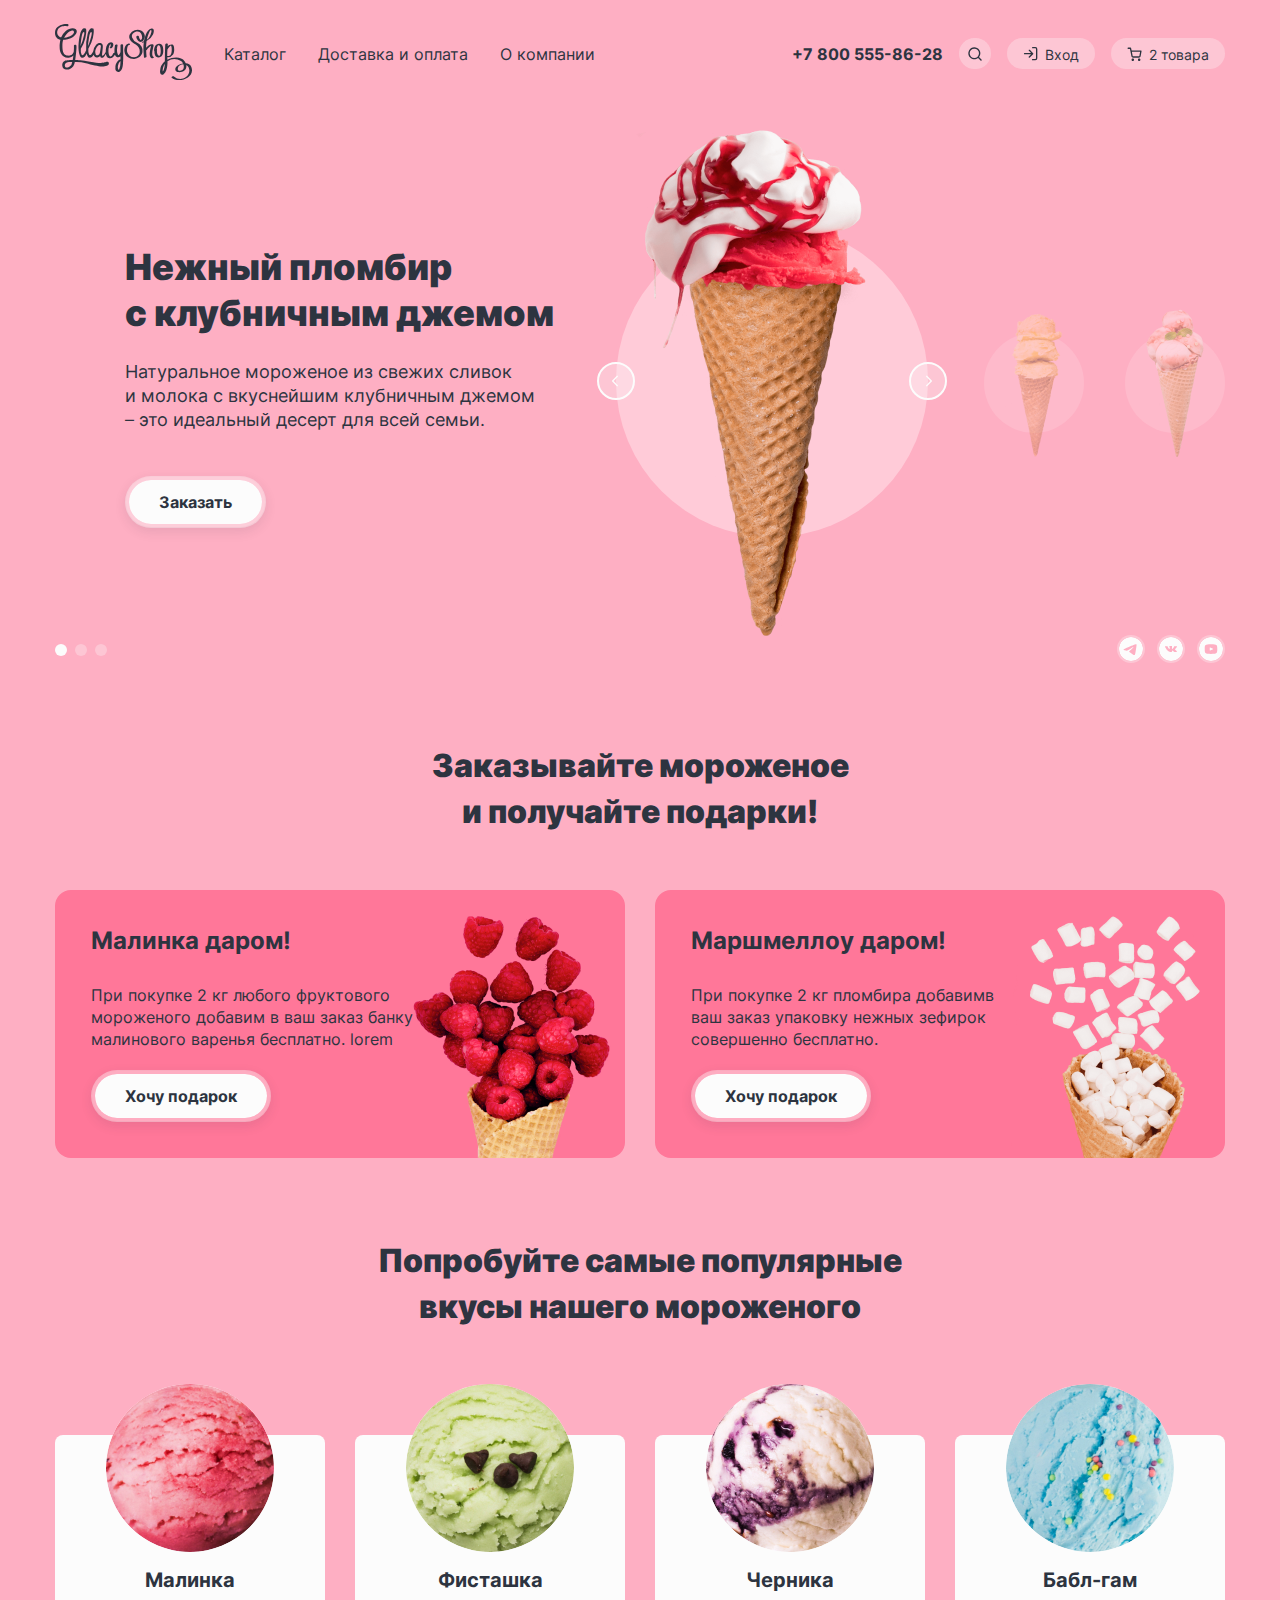
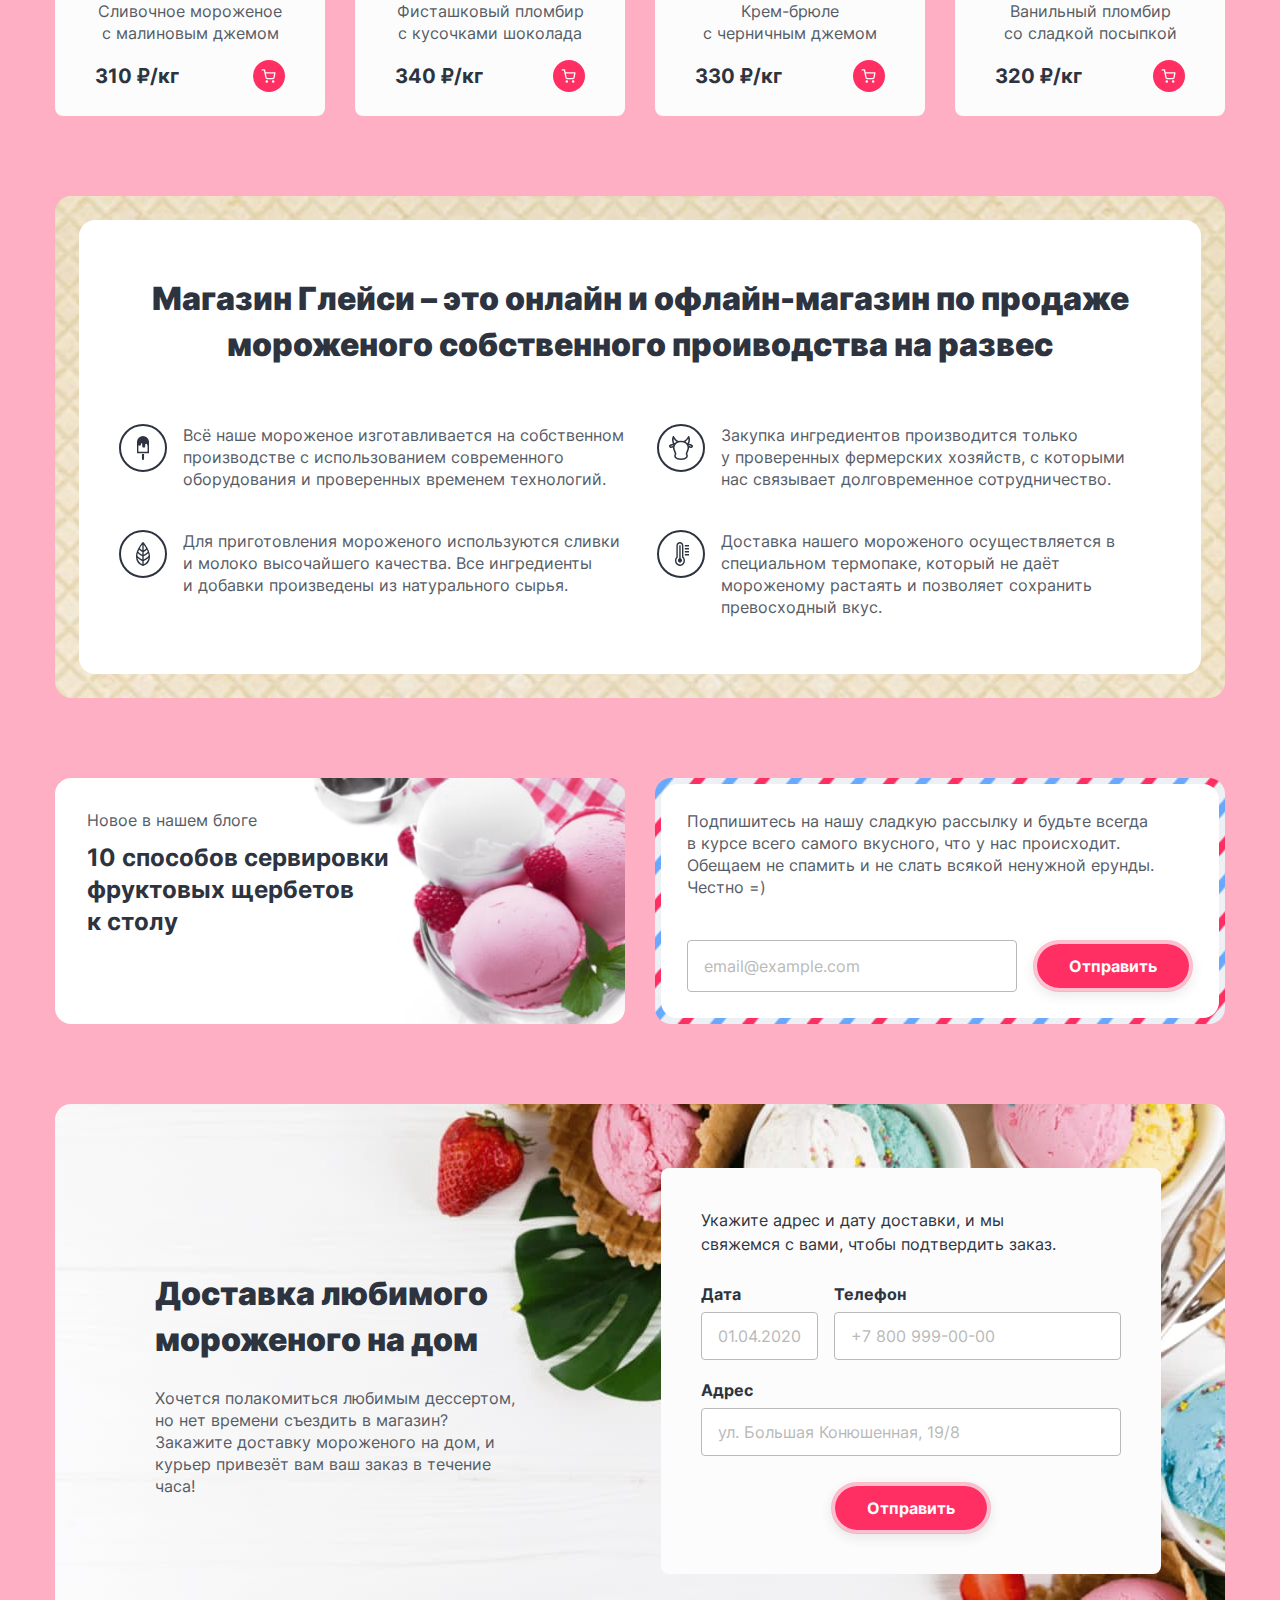
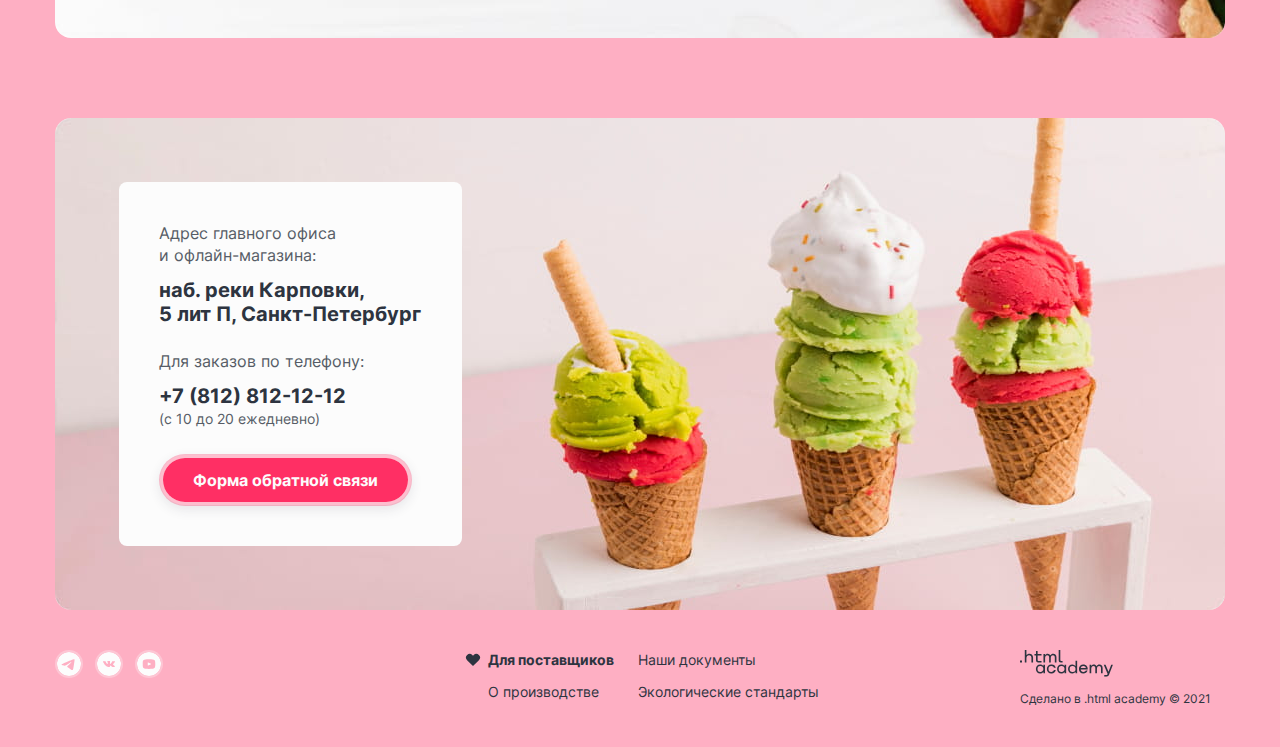
==== 10/index.html @ 959d9fd7 ":heavy_check_mark: Сборка #10" ====
<!DOCTYPE html>
<html lang="ru">

<head>
  <meta charset="utf-8">
  <title>HTML Academy: Глейси</title>
  <link rel="stylesheet" href="styles/styles.css">
  <link rel="icon" href="favicon.ico">
  <link rel="icon" type="image/png" href="images/favicon.png">
  <base href="https://htmlacademy-htmlcss.github.io/2051093-gllacy-34/10/">
</head>

<body>
  <header class="page-header">
    <nav class="nav">
      <a class="nav-logo" href="index.html">
        <img class="page-header-logo" src="images/icons/gllacy-logo.svg" width="137" height="56" alt="Логотип «GlassyShop».">
      </a>
      <ul class="nav-list">
        <li class="nav-item">
          <a href="catalog.html" class="header-button-text">Каталог</a>
          <ul class="popover-list-submenu popover">
            <li class="popover-item-submenu">
              <a href="#" class="submenu-link">
                <span>Новинки</span>
              </a>
            </li>
            <li class="popover-item-submenu-new">
            <li class="popover-item-submenu">
              <a href="#" class="submenu-link">Сливочное</a>
            </li>
            <li class="popover-item-submenu">
              <a href="#" class="submenu-link">Щербеты</a>
            </li>
            <li class="popover-item-submenu">
              <a href="#" class="submenu-link">Фруктовый лед</a>
            </li>
            <li class="popover-item-submenu">
              <a href="#" class="submenu-link">Мелорин</a>
            </li>
          </ul>
        </li>
        <li class="nav-item">
          <a href="#" class="header-button-text">Доставка и оплата</a>
        </li>
        <li class="nav-item">
          <a href="#" class="header-button-text">О компании</a>
        </li>
      </ul>
    </nav>
    <ul class="header-button-list">
      <li class="header-button-item">
        <a href="#" class="header-button-text header-button-tel">+7 800 555-86-28</a>
      </li>
      <li class="header-button-item">
        <a href="#" class="header-button header-button-search">
          <span class="visually-hidden">Поиск</span>
        </a>
        <div class="popover popover-search">
          <form class="search-form" action="https://echo.htmlacademy.ru/" method="get">
            <label for="search" class="visually-hidden"></label>
            <input type="text" class="form-input" id="search" name="search" placeholder="|Поиск по сайту">
            <button class="search-delete-button delete-button" type="reset"></button>
          </form>
        </div>
      </li>
      <li class="header-button-item">
        <a href="#" class="header-button header-button-login">Вход</a>
        <div class="popover popover-login">
          <h2 class="content-title">Личный кабинет</h2>
          <form action="https://echo.htmlacademy.ru/" class="popover-form" method="post">
            <label for="login-email" class="visually-hidden"></label>
            <input class="login-form-input form-input" type="text" name="login-email" id="login-email" value="email@example.com">
            <label for="login-password" class="visually-hidden"></label>
            <input class="login-form-input form-input" type="password" name="login-password" id="login-password" value="******">
            <button class="submit-button button login-form-button">Войти</button>
            <a href="#" class="form-link">Забыли пароль?</a>
            <a href="#" class="form-link">Регистрация</a>
          </form>
        </div>
      </li>
      <li class="header-button-item">
        <a href="#" class="header-button header-button-cart">2 товара</a>
        <div class="popover popover-cart">
          <h2 class="content-title">Корзина</h2>
          <ul class="cart-list">
            <li class="cart-item">
              <span class="cart-item-tilte cart-item-bold">Малинка</span>
              <span class="cart-item-info">1 кг х 310 ₽</span>
              <span class="cart-item-price cart-item-bold">310 ₽</span>
              <button class="cart-delete-button delete-button">
                <span class="visually-hidden">Удалить из корзины</span>
              </button>
            </li>
            <li class="cart-item">
              <span class="cart-item-tilte cart-item-bold">Бабл-гам</span>
              <span class="cart-item-info">1,5 кг х 320 ₽</span>
              <span class="cart-item-price cart-item-bold">480 ₽</span>
              <button class="cart-delete-button delete-button">
                <span class="visually-hidden">Удалить из корзины</span>
              </button>
            </li>
          </ul>
          <div class="cart-container">
            <button class="cart-button button submit-button">Оформить заказ</button>
            <p class="cart-item-sum cart-item-bold">Итого: 790 ₽</p>
          </div>
        </div>
        <div class="popover popover-cart-empty">
          <h2 class="popover-title content-title">Ваша корзина пока пуста</h2>
        </div>
      </li>
    </ul>
  </header>

  <main class="main-container">
    <section class="slider section">
      <ul class="slider-list">
        <li class="slider-item">
          <div class="slider-item-info">
            <h2 class="slider-title">Нежный пломбир<br> с клубничным джемом</h2>
            <p class="slider-text">
              Натуральное мороженое из свежих сливок<br> и молока с вкуснейшим клубничным джемом<br> – это идеальный десерт для всей семьи.
            </p>
            <a class="button" href="#">Заказать</a>
          </div>
          <div class="slider-item-image">
            <img class="slider-image" src="images/slider/icecream-slide-1.png" width="306" height="507" alt="Клубничный пломбир">
            <button class="slider-button slider-prev" type="button">
              <span class="visually-hidden">Предыдущее фото</span>
            </button>
            <button class="slider-button slider-next" type="button">
              <span class="visually-hidden">Следующее фото</span>
            </button>
          </div>
          <div class="slider-side-image">
            <img src="images/slider/icecream-2.png" width="66" height="150" alt="Банановое мороженое">
          </div>
          <div class="slider-side-image">
            <img src="images/slider/icecream-3.png" width="66" height="150" alt="Пломбир с маршмеллоу">
          </div>
        </li>

        <li class="slider-item visually-hidden">
          <div class="slider-item-info">
            <h2 class="slider-title">Сливочное мороженое со вкусом банана</h2>
            <p class="slider-text">
              Сливочное мороженое с ярким банановым вкусом подарит вам свежесть и наслаждение даже в самый жаркий летний день.
            </p>
             <a class="button" href="#">Заказать</a>
          </div>
          <div class="slider-item-image">
            <img class="slider-image" src="images/slider/icecream-slide-2.png" width="306" height="507" alt="Банановое мороженое">
            <button class="slider-button slider-prev" type="button">
              <span class="visually-hidden">Предыдущее фото</span>
            </button>
            <button class="slider-button slider-next" type="button">
              <span class="visually-hidden">Следующее фото</span>
            </button>
          </div>
          <div class="slider-side-image">
            <img src="images/slider/icecream-3.png" width="66" height="150" alt="Пломбир с маршмеллоу">
          </div>
          <div class="slider-side-image">
            <img src="images/slider/icecream-1.png" width="66" height="150" alt="Клубничный пломбир">
          </div>
        </li>

        <li class="slider-item visually-hidden">
          <div class="slider-item-info">
            <h2 class="slider-title">Карамельный пломбир с маршмеллоу</h2>
            <p class="slider-text">
              Необычный сладкий десерт с карамельным топпингом и кусочками зефира завоюет сердца сладкоежек всех возрастов.
            </p>
            <a class="button" href="#">Заказать</a>
          </div>
          <div class="slider-item-image">
            <img class="slider-image" src="images/slider/icecream-slide-3.png" width="306" height="507" alt="Пломбир с маршмеллоу">
            <button class="slider-button slider-prev" type="button">
              <span class="visually-hidden">Предыдущее фото</span>
            </button>
            <button class="slider-button slider-next" type="button">
              <span class="visually-hidden">Следующее фото</span>
            </button>
          </div>
          <div class="slider-side-image">
            <img src="images/slider/icecream-1.png" width="66" height="150" alt="Клубничный пломбир">
          </div>
          <div class="slider-side-image">
          <img src="images/slider/icecream-2.png" width="66" height="150" alt="Банановое мороженое">
          </div>
        </li>
      </ul>

      <div class="section-container">
        <ul class="slider-pagination">
          <li class="slider-pagination-item">
            <button class="slider-pagination-button slider-pagination-button-current" type="button">
              <span class="visually-hidden">1 фото</span>
            </button>
          </li>
          <li class="slider-pagination-item">
            <button class="slider-pagination-button" type="button">
              <span class="visually-hidden">2 фото</span>
            </button>
          </li>
          <li class="slider-pagination-item">
            <button class="slider-pagination-button" type="button">
              <span class="visually-hidden">3 фото</span>
            </button>
          </li>
        </ul>

        <ul class="social-list">
          <li class="social-item">
            <a class="social-link social-tg" href="https://t.me/htmlacademy" target="_blank">
              <span class="visually-hidden">Телеграм</span>
            </a>
          </li>
          <li class="social-item">
            <a class="social-link social-vk" href="https://vk.com/htmlacademy" target="_blank">
              <span class="visually-hidden">Вконтаке</span>
            </a>
          </li>
          <li class="social-item">
            <a class="social-link social-yt" href="https://www.youtube.com/user/htmlacademyru" target="_blank">
              <span class="visually-hidden">Ютуб</span>
            </a>
          </li>
        </ul>
      </div>
    </section>

    <section class="offer section">
      <h1 class="visually-hidden">Магазин мороженного "GllacyShop"</h1>
      <h2 class="offer-title section-title">Заказывайте мороженое<br> и получайте подарки!</h2>
      <div class="offer-container">
        <div class="offer-for-free">
          <h3 class="offer-for-free-title content-title">Малинка даром!</h3>
          <p class="offer-text">При покупке 2 кг любого фруктового мороженого добавим в ваш заказ банку малинового варенья бесплатно. lorem</p>
          <a class="button" href="#">Хочу подарок</a>
        </div>
        <div class="offer-for-free">
          <h3 class="offer-for-free-title content-title">Маршмеллоу даром!</h3>
          <p class="offer-text">При покупке 2 кг пломбира добавимв ваш заказ упаковку нежных зефирок совершенно бесплатно.</p>
          <a class="button" href="#">Хочу подарок</a>
        </div>
      </div>
    </section>

    <section class="popular section">
      <h2 class="popular-title section-title">Попробуйте самые популярные<br> вкусы нашего мороженого</h2>

      <ul class="product-list">
        <li class="product-card">
          <a href="#" class="product-card-link">
            <img class="product-card-image" src="images/catalog-items/raspberry.jpg" width="168" height="168" alt="Малиновое мороженое">
            <h3 class="product-card-title">Малинка</h3>
          </a>
          <p class="product-card-text">Сливочное мороженое с малиновым джемом</p>
          <div class="product-card-container">
            <span class="product-card-price">310 ₽/кг</span>
            <button class="product-card-button">
              <span class="visually-hidden">Корзина</span>
            </button>
          </div>
        </li>

        <li class="product-card">
          <a href="#" class="product-card-link">
            <img class="product-card-image" src="images/catalog-items/pistachio.jpg" width="168" height="168" alt="Фисташковое мороженое">
            <h3 class="product-card-title">Фисташка</h3>
          </a>
          <p class="product-card-text">Фисташковый пломбир с кусочками шоколада</p>
          <div class="product-card-container">
            <span class="product-card-price">340 ₽/кг</span>
            <button class="product-card-button">
              <span class="visually-hidden">Корзина</span>
            </button>
          </div>
        </li>

        <li class="product-card">
          <a href="#" class="product-card-link">
            <img class="product-card-image" src="images/catalog-items/blueberry.jpg" width="168" height="168" alt="Черничное мороженое">
            <h3 class="product-card-title">Черника</h3>
          </a>
          <p class="product-card-text">Крем-брюле<br> с черничным джемом</p>
          <div class="product-card-container">
            <span class="product-card-price">330 ₽/кг</span>
            <button class="product-card-button">
              <span class="visually-hidden">Корзина</span>
            </button>
          </div>
        </li>

        <li class="product-card">
          <a href="#" class="product-card-link">
            <img class="product-card-image" src="images/catalog-items/buble-gum.jpg" width="168" height="168" alt="Мороженое со вкусом Бабл-гам">
            <h3 class="product-card-title">Бабл-гам</h3>
          </a>
          <p class="product-card-text">Ванильный пломбир<br> со сладкой посыпкой</p>
          <div class="product-card-container">
            <span class="product-card-price">320 ₽/кг</span>
            <button class="product-card-button">
              <span class="visually-hidden">Корзина</span>
            </button>
          </div>
        </li>
      </ul>
    </section>

    <section class="info section">
      <div class="info-container">
        <h2 class="info-title section-title">Магазин Глейси – это онлайн и офлайн-магазин по продаже мороженого собственного проиводства на развес</h2>
        <ul class="info-list">
          <li class="info-item">
            Всё наше мороженое изготавливается на собственном производстве с использованием современного оборудования и проверенных временем технологий.
          </li>
          <li class="info-item">
            Закупка ингредиентов производится только<br> у проверенных фермерских хозяйств, с которыми<br> нас связывает долговременное сотрудничество.
          </li>
          <li class="info-item">
            Для приготовления мороженого используются сливки и молоко высочайшего качества. Все ингредиенты<br> и добавки произведены из натурального сырья.
          </li>
          <li class="info-item">
            Доставка нашего мороженого осуществляется в специальном термопаке, который не даёт мороженому растаять и позволяет сохранить превосходный вкус.
          </li>
        </ul>
      </div>
    </section>

    <section class="newsbreak section">
      <h2 class="visually-hidden">Новостной блок</h2>
      <aside class="news">
        <p class="news-text">Новое в нашем блоге</p>
        <h3 class="news-title content-title">10 способов сервировки фруктовых щербетов<br> к столу</h3>
      </aside>

      <aside class="subs">
        <div class="subs-container">
          <p class="subs-text text">
            Подпишитесь на нашу сладкую рассылку и будьте всегда<br> в курсе всего самого вкусного, что у нас происходит. Обещаем не спамить и не слать всякой ненужной ерунды. Честно =)
          </p>
          <form action="https://echo.htmlacademy.ru/" class="subs-form" method="post">
            <label class="visually-hidden" for="email">E-mail</label>
            <input class="form-input subs-input" type="email" name="email" id="email" placeholder="email@example.com">
            <button class="submit-button button" type="submit">Отправить</button>
          </form>
        </div>
      </aside>
    </section>

    <section class="delivery section">
      <div class="delivery-container">
        <h2 class="delivery-title section-title">Доставка любимого мороженого на дом</h2>
        <p class="delivery-text text">Хочется полакомиться любимым дессертом, но нет времени съездить в магазин? Закажите доставку мороженого на дом, и курьер привезёт вам ваш заказ в течение часа!</p>
      </div>
      <form action="https://echo.htmlacademy.ru/" class="delivery-form" method="post">
        <p class="form-text">Укажите адрес и дату доставки, и мы свяжемся с вами, чтобы подтвердить заказ.</p>
        <div class="delivery-form-date form-group">
          <span class="form-label">
            <label class="form-label" for="delivery-date">Дата</label>
            <span class="tooltip">
              <button class="tooltip-button" type="button" aria-labelledby="tooltip-label-date">
                <span class="visually-hidden">
                  Посмотреть дополнительную информацию
                </span>
              </button>
              <span class="tooltip-text tooltip-text-date" role="tooltip" id="tooltip-label-date">
                Введите желаемую дату доставки
              </span>
            </span>
          </span>
          <input class="form-input" type="text" name="delivery-date" id="delivery-date" placeholder="01.04.2020">
        </div>
        <div class="delivery-form-phone form-group">
          <label class="form-label" for="delivery-user-phone">Телефон</label>
          <input class="form-input" type="text" name="delivery-user-phone" id="delivery-user-phone" placeholder="+7 800 999-00-00">
        </div>
        <div class="delivery-form-address form-group">
          <span class="form-label">
            <label class="form-label" for="delivery-address">Адрес</label>
            <span class="tooltip">
              <button class="tooltip-button" type="button" aria-labelledby="tooltip-label-address">
                <span class="visually-hidden">
                  Посмотреть дополнительную информацию
                </span>
              </button>
              <span class="tooltip-text" role="tooltip" id="tooltip-label-address">
                Введите название улицы, дома и квартиры
              </span>
            </span>
          </span>
          <input class="form-input" type="text" name="delivery-address" id="delivery-address" placeholder="ул. Большая Конюшенная, 19/8">
        </div>
        <button class="delivery-button submit-button button" type="submit">Отправить</button>
      </form>
    </section>

    <section class="contacts">
      <h2 class="visually-hidden">Как с нами связаться</h2>
      <div class="contacts-container">
        <p class="contacts-text text">Адрес главного офиса<br> и офлайн-магазина:</p>
        <p class="contacts-address">наб. реки Карповки,<br> 5 лит П, Санкт-Петербург</p>
        <p class="contacts-text text">Для заказов по телефону:</p>
        <a class="contacts-tel" href="#">+7 (812) 812-12-12</a>
        <p class="contacts-sign">(с 10 до 20 ежедневно)</p>
        <a href="#" class="contacts-button submit-button button">Форма обратной связи</a>
      </div>
    </section>
  </main>

  <footer class="page-footer">
    <ul class="social-list">
      <li class="social-item">
        <a class="social-link social-tg" href="https://t.me/htmlacademy" target="_blank">
          <span class="visually-hidden">Телеграм</span>
        </a>
      </li>
      <li class="social-item">
        <a class="social-link social-vk" href="https://vk.com/htmlacademy" target="_blank">
          <span class="visually-hidden">Вконтакте</span>
        </a>
      </li>
      <li class="social-item">
        <a class="social-link social-yt" href="https://www.youtube.com/user/htmlacademyru" target="_blank">
          <span class="visually-hidden">Ютуб</span>
        </a>
      </li>
    </ul>

    <ul class="footer-menu-list">
      <li class="footer-menu-item">
        <a href="#" class="footer-menu-link footer-menu-link-current">Для поставщиков</a>
      </li>
      <li class="footer-menu-item">
        <a href="#" class="footer-menu-link">Наши документы</a>
      </li>
      <li class="footer-menu-item">
        <a href="#" class="footer-menu-link">О производстве</a>
      </li>
      <li class="footer-menu-item">
        <a href="#" class="footer-menu-link">Экологические стандарты</a>
      </li>
    </ul>

    <div class="footer-brand">
      <a href="https://htmlacademy.ru/" class="footer-brand-logo">
        <img src="images/icons/logo_htmlacademy.svg" width="93" height="27" alt="Логотип HTML-Академии">
      </a>
      <p class="footer-brand-text">Сделано в <a href="https://htmlacademy.ru/">.html academy</a> © 2021</p>
    </div>
  </footer>

  <div class="modal-container modal-container-close">
    <section class="modal modal-checkback">
      <button class="close-button" type="button"></button>
      <h2 class="modal-title content-title">Мы обязательно ответим вам!</h2>
      <form action="https://echo.htmlacademy.ru/" class="modal-form" method="post">
        <label for="checkback-name" class="visually-hidden"></label>
        <input type="text" name="checkback-name" id="checkback-name" class="form-input modal-input" placeholder="Имя и Фамилия">
        <label for="checkback-email" class="visually-hidden"></label>
        <input type="text" name="checkback-email" id="checkback-email" class="form-input modal-input" placeholder="email@example.com">
        <label for="checkback-text" class="visually-hidden"></label>
        <textarea class="form-input modal-input" name="checkback-text" id="checkback-text" placeholder="В свободной форме" rows="6"></textarea>
        <button class="modal-button submit-button button">Отправить</button>
      </form>
    </section>
  </div>
</body>

</html>
---- 10/styles/styles.css ----
/* font Inter */
@font-face {
  font-family: 'Inter';
  font-style: normal;
  font-weight: 400;
  src: url('../fonts/inter-400.woff2') format('woff2');
  font-display: swap;
}

@font-face {
  font-family: 'Inter';
  font-style: normal;
  font-weight: 700;
  src: url('../fonts/inter-700.woff2') format('woff2');
  font-display: swap;
}

@font-face {
  font-family: 'Inter';
  font-style: normal;
  font-weight: 900;
  src: url('../fonts/inter-900.woff2') format('woff2');
  font-display: swap;
}

*,
*::before,
*::after {
  box-sizing: border-box;
}

html {
  height: 100%;
}

body {
  display: flex;
  flex-direction: column;
  min-height: 100%;
  margin: 0;
  font-family: 'Inter', 'Arial', sans-serif;
  font-size: 16px;
  line-height: 24px;
  color: #2d3440;
  background: #feafc3;
}

img {
  max-width: 100%;
  object-fit: contain;
}

.visually-hidden {
  position: absolute;
  width: 1px;
  height: 1px;
  margin: -1px;
  border: 0;
  padding: 0;
  white-space: nowrap;
  clip-path: inset(100%);
  clip: rect(0 0 0 0);
  overflow: hidden;
}

/* Pages */
/* Header*/

.page-header {
  display: flex;
  justify-content: space-between;
  align-items: center;
  width: 1170px;
  margin: 24px auto;
  line-height: 20px;
}

.nav {
  display: flex;
  justify-content: space-between;
}

.nav-logo {
  margin-right: 16px;
}

.nav-list {
  display: flex;
  flex-wrap: wrap;
  align-items: center;
  margin: 0;
  padding: 0;
  list-style: none;
}

.nav-item {
  position: relative;
}

.header-button-text {
  padding: 8px 16px;
  color: #2d3440;
  text-decoration: none;
  border-radius: 30px;
}

.header-button-text:hover {
  background: rgba(252, 252, 252, 0.5);
}

.header-button-text:active {
  background: #fcfcfc;
}

.header-button-text:focus {
  background: rgba(252, 252, 252, 0.5);
  outline: 2px solid #2d3440;
}

.header-button-text-current {
  color: #fcfcfc;
  background: #ff2f64;
}

.header-button-list {
  display: flex;
  flex-wrap: wrap;
  align-items: center;
  margin: 0;
  padding: 0;
  list-style: none;
}

.header-button-item {
  position: relative;
  margin-left: 16px;
}

.header-button-item:first-child,
.header-button-item:nth-child(2) {
  margin-left: 2px;
}

.header-button-tel {
  padding: 8px 14px;
  font-weight: 700;
}

.header-button {
  position: relative;
  padding: 8px 16px 6px;
  font-size: 14px;
  color: #2d3440;
  text-decoration: none;
  background: rgba(252, 252, 252, 0.3);
  border-radius: 30px;
}

.header-button:hover {
  background: rgba(252, 252, 252, 0.5);
}

.header-button:active {
  background: #fcfcfc;
}

.header-button:focus {
  background: rgba(252, 252, 252, 0.5);
  outline: 2px solid #2d3440;
}

.header-button-login,
.header-button-cart {
  padding-left: 38px;
}

.header-button::before {
  position: absolute;
  top: 8px;
  left: 16px;
  width: 16px;
  height: 16px;
  content: "";
}

.header-button-search::before {
  left: 8px;
  background: url('../images/icons/search.svg') no-repeat center;
}

.header-button-login::before {
  background: url('../images/icons/log-in.svg') no-repeat center;
}

.header-button-cart::before{
  background: url('../images/icons/cart.svg') no-repeat center;
}

.header-button-search-current,
.header-button-login-current,
.header-button-cart-current {
  color: #fcfcfc;
  background: #ff2f64;
}

.header-button-search-current::before {
  background: url('../images/icons/search-ligth.svg') no-repeat center;
}

.header-button-login-current::before{
  background: url('../images/icons/log-in-light.svg') no-repeat center;
}

.header-button-cart-current::before {
  background: url('../images/icons/cart-light.svg') no-repeat center;
}

/* Popovers */

.popover {
  position: absolute;
  top: 32px;
  right: 0;
  display: none;
  padding: 48px;
  background: #fcfcfc;
  box-shadow: 0px 15px 40px rgba(45, 52, 64, 0.12);
  box-sizing: border-box;
  border-radius: 4px;
  z-index: 2;
}

.popover-open {
  display: block;
}

.popover-list-submenu {
  left: 0;
  right: auto;
  width: 138px;
  padding: 10px 0 6px;
  list-style: none;
}

.popover-item-submenu {
  padding: 6px 14px;
}

.popover-item-submenu-new {
  margin: 4px 15px;
  border: none;
  border-bottom: 1px solid #b9b9b9;
}

.submenu-link {
  margin-bottom: 6px;
  font-size: 14px;
  line-height: 20px;
  text-decoration: none;
  color: inherit;
}

.submenu-link span {
  font-weight: 700;
  margin: 0;
}

.popover-item-submenu:hover {
  background: #ffcbd8;
}

.popover-item-submenu:active {
  background: #ff7799;
}

.popover-item-submenu-current {
  color: #fcfcfc;
  background: #ff4a78;
}

.popover-search {
  width: 356px;
  padding: 24px 16px;
}

.search-form {
  position: relative;
  display: flex;
}

.delete-button {
  width: 16px;
  height: 16px;
  background: url('../images/icons/cross.svg') no-repeat center;
  background-size: 16px;
  border: none;
  cursor: pointer;
}

.search-delete-button {
  position: absolute;
  top: 16px;
  right: 13px;
  display: none;
  opacity: 0.4;
}

.form-input:hover + .search-delete-button {
  display: block;
}

.form-input:focus + .search-delete-button {
  display: block;
  opacity: 1;
}

.popover-login {
  width: 420px;
}

.content-title {
  margin: 0;
  margin-bottom: 32px;
  font-size: 24px;
  line-height: 30px;
}

.popover-form {
  display: grid;
  grid-template-columns: 136px 188px;
}

.form-input {
  flex-grow: 1;
  margin: 0;
  padding: 13px 16px;
  font: inherit;
  line-height: 20px;
  background: #fff;
  border: 1px solid #b9b9b9;
  border-radius: 4px;
}

.form-input::placeholder {
  color: #b9b9b9;
}

.form-input:hover {
  border-color: #2d3440;
}

.form-input:focus {
  border: none;
  outline: 2px solid #2d3440;
}

.form-input:invalid {
  border: 1px solid #ea5454;
}

.form-input:hover:invalid {
  border: 2px solid #ea5454;
}

.form-input:disabled {
  background: #e7e7e7;
  opacity: 0.65;
}

.form-input:disabled:hover {
  background: #e7e7e7;
}

.login-form-input {
  grid-column: 1/-1;
  margin-bottom: 16px;
}

.login-form-button {
  grid-row: 3/5;
  justify-self: start;
  margin-top: 12px;
  box-sizing: border-box;
}

.form-link {
  font-size: 14px;
  line-height: 20px;
  color: inherit;
}

.form-link:first-of-type {
  margin-top: 20px;
}

.popover-cart {
  width: 441px;
}

.popover-cart-empty {
  width: 288px;
  padding: 48px 25px;
  text-align: center;
}

.popover-title {
  margin: 0;
}

.cart-list {
  margin: 0;
  padding: 0;
  list-style: none;
}

.cart-item {
  display: grid;
  grid-template-columns: 164px 103px 16px;
  align-items: start;
  margin-bottom: 24px;
  padding-left: 62px;
}

.cart-item:first-child {
  background: url('../images/cart-items/cart-raspberry.png') no-repeat left center;
}

.cart-item:last-child {
  background: url('../images/cart-items/cart-buble-gum.png') no-repeat left center;
}

.cart-item-bold {
  margin: 0;
  font-size: 18px;
  line-height: 22px;
  font-weight: 700;
}

.cart-item-tilte {
  margin-bottom: 4px;
}

.cart-item-info {
  margin: 0;
  font-size: 14px;
  line-height: 20px;
  color: #b9b9b9;
}

.cart-item-price {
  grid-row: 1 / 3;
  grid-column: 2 / 3;
  align-self: center;
}

.cart-delete-button {
  grid-row: 1 / 3;
  grid-column: 3/ 4;
  align-self: center;
}

.cart-container {
  display: flex;
  justify-content: space-between;
  align-items: center;
  margin-top: 32px;
  padding-top: 25px;
  border-top: 1px solid #e7e7e7;
}

/* Main */
/* Slider */

.main-container {
  flex-grow: 1;
  width: 1170px;
  margin: 0 auto;
}

.section{
  margin-bottom: 80px;
}

.slider {
  position: relative;
}

.slider-list {
  margin: 0;
  padding: 0;
  list-style: none;
}

.slider-item {
  display: flex;
  justify-content: space-between;
  align-items: center;
  padding-left: 70px;
}

.slider-item-info {
  width: 470px;
}

.slider-title {
  margin: 0;
  margin-bottom: 24px;
  font-size: 36px;
  line-height: 46px;
  font-weight: 900;
}

.slider-text {
  margin: 0;
  margin-bottom: 44px;
  font-size: 18px;
  line-height: 24px;
}

.button {
  display: inline-block;
  padding: 10px 30px;
  font-family: inherit;
  font-size: 16px;
  font-weight: 700;
  color: #2d3440;
  text-decoration: none;
  background: #fcfcfc;
  background-clip: padding-box;
  border: 4px solid rgba(252, 252, 252, 0.4);
  box-shadow: 0px 4px 12px rgba(45, 52, 64, 0.1);
  border-radius: 26px;
  cursor: pointer;
}

.button:hover {
  background: rgba(252, 252, 252, 0.4);
  border: 4px solid #fcfcfc;
  box-shadow: 0px 4px 15px rgba(133, 133, 133, 0.15);
}

.button:active {
  border: 2px solid #2d3440;
}

.button:focus {
  background: rgba(252, 252, 252, 0.5);
  border: none;
  outline: 2px solid #2d3440;
}

.button:disabled {
  color: #b9b9b9;
  background: #e7e7e7;
  border: 4px solid rgba(252, 252, 252, 0.4);
}

.slider-item-image {
  position: relative;
  padding: 21px;
}

.slider-item-image::before {
  position: absolute;
  top: 117px;
  left: 21px;
  width: 312px;
  height: 312px;
  background: #ffcbd8;
  background-size: 312px;
  border-radius: 50%;
  content: "";
  z-index: -1;
}

.slider-button {
  position: absolute;
  top: 254px;
  width: 38px;
  height: 38px;
  background: rgba(252, 252, 252, 0.3) url('../images/icons/arrow-left-light.svg') no-repeat center;
  border: 2px solid #fcfcfc;
  border-radius: 26px;
  cursor: pointer;
}

.slider-prev {
  left: 2px;
}

.slider-next {
  right: -4px;
  transform: rotate(180deg);
}

.slider-button:hover {
  background: #fcfcfc url('../images/icons/arrow-left.svg') no-repeat center;
}

.slider-button:active {
  background: rgba(252, 252, 252, 0.5) url('../images/icons/arrow-left.svg') no-repeat center;
  border: 2px solid  rgba(252, 252, 252, 0);
}

.slider-button:focus {
  background: rgba(252, 252, 252, 0.3) url('../images/icons/arrow-left.svg') no-repeat center;
  border: none;
  outline: 2px solid #2d3440;
}

.slider-button:disabled {
  opacity: 0.4;
}

.slider-side-image {
  position: relative;
  margin-left: 41px;
  padding: 0 17px;
  width: 100px;
}

.slider-side-image::before {
  position: absolute;
  top: 25px;
  left: 0;
  width: 100px;
  height: 100px;
  background: rgba(255, 203, 216, 0.4);
  background-size: 100px;
  border-radius: 50%;
  content: "";
  z-index: -1;
}

.section-container {
  position: absolute;
  bottom: 0;
  display: flex;
  justify-content: space-between;
  align-items: center;
  width: 1170px;
}

.slider-pagination {
  display: flex;
  flex-wrap: wrap;
  margin: 0;
  padding: 0;
  list-style: none;
}

.slider-pagination-item {
  margin-right: 8px;
}

.slider-pagination-button {
  width: 12px;
  height: 12px;
  background: rgba(252, 252, 252, 0.3);
  border: none;
  border-radius: 50%;
  cursor: pointer;
}

.slider-pagination-button:hover {
  border: 1px solid #fcfcfc;
}

.slider-pagination-button:active {
  background: rgba(252, 252, 252, 0.5);
}

.slider-pagination-button:focus {
  outline: 1px solid #2d3440;
}

.slider-pagination-button-current {
  background: #fcfcfc;
}

.social-list {
  display: flex;
  flex-wrap: wrap;
  margin: 0;
  padding: 0;
  list-style: none;
}

.social-item:not(:last-child) {
  margin-right: 12px;
}

.social-link {
  display: block;
  width: 28px;
  height: 28px;
  background: #feafc3 no-repeat center;
  background-clip: padding-box;
  background-size: 24px;
  border: 2px solid rgba(252, 252, 252, 0.3);
  border-radius: 24px;
}

.social-link:hover {
  background-color: #2d3440;
}

.social-link:active {
  background-color: #2d3440;
  opacity: 0.5;
}

.social-link:focus {
  background-color: #2d3440;
  border: none;
  outline: 2px solid #2d3440;
}

.social-tg {
  background-image: url('../images/icons/telegram.svg');
}

.social-vk {
  background-image: url('../images/icons/vk.svg');
}

.social-yt {
  background-image: url('../images/icons/youtube.svg');
}

/* Offer */

.section-title {
  margin: 0;
  font-size: 32px;
  line-height: 46px;
  font-weight: 900;
  text-align: center;
}

.offer-title{
  margin-bottom: 55px;
}

.offer-container {
  display: flex;
  justify-content: space-between;
}

.offer-for-free {
  padding: 36px;
  background: #ff7799 no-repeat right bottom;
  border-radius: 16px;
}

.offer-for-free:first-child {
  background-image: url('../images/backgrounds/raspberry-offer.png');
}

.offer-for-free:last-child {
  background-image: url('../images/backgrounds/marshmallow-offer.png');
}

.offer-for-free-title {
  margin-bottom: 28px;
}

.offer-text {
  margin: 0;
  margin-bottom: 20px;
  width: 328px;
  line-height: 22px;
  margin-right: 170px;
}

/* Popular */

.popular-title {
  margin-bottom: 105px;
}

.product-list {
  display: grid;
  grid-template-columns: repeat(4, 270px);
  gap: 91px 30px;
  margin: 0;
  padding: 0;
  list-style: none;
}

.product-card {
  position: relative;
  display: flex;
  flex-direction: column;
  padding: 0 40px 24px;
  background: #fcfcfc;
  border-radius: 8px;
}

.product-card-link {
  display: block;
  color: inherit;
  text-decoration: none;
  text-align: center;
}

.product-card-image {
  position: absolute;
  top: -51px;
  left: 51px;
  border-radius: 50%;
}

.product-card-title {
  margin: 133px 0 8px;
  font-size: 20px;
  line-height: 24px;
}

.product-card-text {
  margin: 0;
  margin-bottom: 16px;
  line-height: 22px;
  color: #565c66;
  text-align: center;
}

.product-card-price {
  font-size: 20px;
  line-height: 24px;
  font-weight: 700;
}

.product-card-container {
  display: flex;
  justify-content: space-between;
  align-items: center;
  margin-top: auto;
}

.product-card-button {
  width: 32px;
  height: 32px;
  background: #ff2f64 url('../images/icons/cart-light.svg') no-repeat center;
  background-size: 16px;
  border: none;
  border-radius: 26px;
  cursor: pointer;
}

.product-card-button:hover {
  background: rgba(252, 252, 252, 0.3) url('../images/icons/cart.svg') no-repeat center;
  border: 2px solid #ff2f64;
}

.product-card-button:active {
  background: #ffcbd8 url('../images/icons/cart.svg') no-repeat center;
  border: 2px solid #ff2f64;
}

.product-card-button:focus {
  outline: 2px solid #2d3440;
}

.product-card-button:disabled {
  background: #b9b9b9 url('../images/icons/cart.svg') no-repeat center;
}

/* Info */

.info {
  padding: 24px;
  background: url('../images/backgrounds/info-bg.jpg') no-repeat center/cover;
  border-radius: 16px;
}

.info-container {
  padding: 56px 40px;
  background: #fff;
  border-radius: 16px;
}

.info-title{
  margin-bottom: 56px;
}

.info-list {
  display: grid;
  grid-template-columns: auto auto;
  gap: 40px 32px;
  margin: 0;
  padding: 0;
  list-style: none;
}

.info-item {
  position: relative;
  padding-left: 64px;
  line-height: 22px;
  color: #565c66;
}

.info-item::before {
  position: absolute;
  top: 0;
  left: 0;
  width: 48px;
  height: 48px;
  border: 2px solid #2D3440;
  border-radius: 50%;
  content: "";
}

.info-item:first-child::before {
  background: url('../images/icons/ice-cream.svg') no-repeat center;
}

.info-item:nth-child(2)::before {
  background: url('../images/icons/cow.svg') no-repeat center;
}

.info-item:nth-child(3)::before {
  background: url('../images/icons/leaf.svg') no-repeat center;
}

.info-item:last-child::before {
  background: url('../images/icons/thermometer.svg') no-repeat center;
}

/* Newsbreak */

.newsbreak {
  display: flex;
  justify-content: space-between;
}

.news {
  margin-right: 30px;
  padding: 32px;
  background: #fff url('../images/backgrounds/news-bg.jpg') center/cover no-repeat;
  border-radius: 16px;
}

.news-text {
  margin: 0;
  margin-bottom: 12px;
  line-height: 20px;
  color: #565c66;
}

.news-title {
  width: 303px;
  margin: 0;
  margin-right: 203px;
  line-height: 32px;
}

.subs {
  padding: 6px;
  background: url('../images/backgrounds/subs-bg.jpg') center/cover no-repeat;
  border-radius: 16px;
}

.subs-container {
  padding: 26px;
  background: #fff;
  border-radius: 16px;
}

.text {
  margin: 0;
  line-height: 22px;
  color: #565c66;
}

.subs-text {
  margin-bottom: 42px;
}

.subs-form {
  display: flex;
}

.subs-input {
  margin-right: 16px;
}

.submit-button {
  padding: 12px 32px;
  color: #fcfcfc;
  text-decoration: none;
  background: #ff2f64;
  background-clip: padding-box;
  border: 4px solid rgba(255, 47, 100, 0.3);
}

.submit-button:hover {
  color: #2d3440;
  background: rgba(252, 252, 252, 0.3);
  border: 4px solid #ff2f64;
}

.submit-button:active {
  background: #feafc3;
  border: 2px solid #2d3440;
}

.submit-button:focus {
  background: #ff2f64;
  border: none;
  outline: 2px solid #2d3440;
}

.submit-button:disabled {
  color: #565c66;
  background: #b9b9b9;
  border: 4px solid rgba(185, 185, 185, 0.3);
}

/* Delivery */

.delivery {
  display: flex;
  justify-content: space-between;
  padding: 64px;
  padding-left: 100px;
  background: #fcfcfc url('../images/backgrounds/delivery-bg.jpg') center/cover no-repeat;
  border-radius: 16px;
}

.delivery-container {
  margin-top: 103px;
}

.delivery-title {
  margin-bottom: 24px;
  text-align: left;
}

.delivery-form {
  display: grid;
  grid-template-columns: 117px 287px;
  gap: 20px 16px;
  margin-left: 135px;
  min-width: 500px;
  padding: 40px;
  background: #fcfcfc;
  border-radius: 8px;
}

.form-text {
  grid-column: 1/-1;
  margin: 0 40px 8px 0;
}

.form-group {
  display: flex;
  flex-direction: column;
}

.form-label {
  position: relative;
  margin-bottom: 8px;
  line-height: 20px;
  font-weight: 700;
  color: #2d3440;
}

.delivery-form-address {
  grid-column: 1/-1;
}

.delivery-button {
  grid-column: 1/-1;
  justify-self: center;
  margin-top: 6px;
}

/* Tooltips */

.tooltip {
  position: absolute;
  margin-top: 3px;
  margin-left: 4px;
  width: 14px;
  height: 14px;
}

.tooltip-button {
  display: block;
  width: 14px;
  height: 14px;
  background: url('../images/icons/info.svg') no-repeat center;
  border: none;
  cursor: pointer;
}

.tooltip-text {
  position: absolute;
  top: -11px;
  left: 22px;
  display: none;
  width: 162px;
  margin: 0;
  padding: 10px 7px;
  font-size: 12px;
  line-height: 16px;
  font-weight: 400;
  color: #565c66;
  background: #fcfcfc;
  border: 1px solid #b9b9b9;
  box-shadow: 0px 4px 8px rgba(194, 194, 194, 0.2);
  border-radius: 1px;
  z-index: 2;
}

.tooltip-button:hover + .tooltip-text,
.tooltip-button:focus + .tooltip-text {
  display: block;
}

.tooltip-text::before {
  position: absolute;
  top: 13px;
  left: -6px;
  width: 10.5px;
  height: 10.5px;
  background: inherit;
  border-top: 1px solid #b9b9b9;
  border-left: 1px solid #b9b9b9;
  transform: rotate(-45deg);
  content: "";
}

.tooltip-text-date {
  width: 132px;
}

/* Contacts */

.contacts {
  padding: 64px;
  background: #fcfcfc url('../images/backgrounds/contacts-bg.jpg') center/cover no-repeat;
  border-radius: 16px;
}

.contacts-container {
  max-width: 343px;
  padding: 40px;
  background: #fcfcfc;
  border-radius: 8px;
}

.contacts-text {
  margin-bottom: 12px;
}

.contacts-address {
  margin: 0;
  margin-bottom: 24px;
  font-size: 20px;
  line-height: 24px;
  font-weight: 700;
}

.contacts-tel {
  font-size: 20px;
  line-height: 24px;
  font-weight: 700;
  text-decoration: none;
  color: inherit;
}

.contacts-sign {
  margin: 0;
  margin-bottom: 25px;
  font-size: 14px;
  line-height: 20px;
  color: #565c66;
}

.contacts-button {
  padding: 10px 30px;
}

/* Footer */

.page-footer {
  display: flex;
  justify-content: space-between;
  width: 1170px;
  margin: 40px auto;
}

.footer-menu-list {
  display: grid;
  grid-template-columns: auto auto;
  gap: 6px 0;
  margin: 0;
  padding: 0;
  padding-left: 100px;
  list-style: none;
}

.footer-menu-item {
  font-size: 14px;
  line-height: 20px;
}

.footer-menu-link {
  padding-left: 24px;
  color: inherit;
  text-decoration: none;
}

.footer-menu-link-current {
  position: relative;
  font-weight: 700;
}

.footer-menu-link-current::before{
  position: absolute;
  top: 1px;
  left: 1px;
  width: 16px;
  height: 16px;
  background: url('../images/icons/heart-fill.svg') no-repeat center;
  content: "";
}

.footer-brand-logo {
  display: block;
  margin-bottom: 8px;
}

.footer-brand-text {
  margin: 0;
  margin-right: 14px;
  font-size: 12px;
  line-height: 16px;
}

.footer-brand-text a {
  color: inherit;
  text-decoration: none;
}

/* Modals */

.modal-container {
  position: fixed;
  top: 0;
  left: 0;
  display: flex;
  width: 100%;
  height: 100%;
  background-color: rgba(45, 52, 64, 0.3);
}

.modal {
  position: relative;
  margin: auto;
  padding: 64px;
  background-color: #fcfcfc;
  box-shadow: 0px 15px 40px rgba(45, 52, 64, 0.12);
  border-radius: 8px;
}

.close-button {
  position: absolute;
  top: 32px;
  right: 32px;
  width: 20px;
  height: 20px;
  background: url('../images/icons/cross.svg') no-repeat center;
  border: none;
  cursor: pointer;
}

.modal-checkback {
  width: 570px;
}

.modal-form {
  display: flex;
  flex-direction: column;
}

.modal-input {
  margin-bottom: 16px;
  resize: none;
}

.modal-button {
  align-self: flex-end;
  margin-top: 11px;
}

.modal-container-close {
  display: none;
}

/* Catalog*/
/* Breadcrumbs */

.breadcrumbs {
  display: flex;
  margin: 28px 0 16px;
  padding: 0;
  list-style: none;
}

.breadcrumbs-item {
  position: relative;
  margin-right: 30px;
  font-size: 14px;
  line-height: 20px;
}

.breadcrumbs-item::after {
  position: absolute;
  top: 4px;
  right: -20px;
  width: 12px;
  height: 12px;
  background: url('../images/icons/chevrons-right.svg') no-repeat center;
  content: "";
}

.breadcrumbs-item:last-child::after {
  content: none;
}

.breadcrumbs-link {
  display: block;
  color: inherit;
  text-decoration: none;
}

.breadcrumbs-link-current {
  border-bottom: 1px solid #2d3440;
}

.inner-header-title {
  margin: 0;
  margin-bottom: 40px;
  font-size: 32px;
  line-height: 46px;
  font-weight: 900;
}

/* Catalog-products */

.catalog-filter {
  display: flex;
  flex-wrap: wrap;
  align-items: center;
  margin-bottom: 80px;
}

.catalog-filter-group {
  margin: 0 24px 16px 0;
  padding: 0;
  font-size: 14px;
  line-height: 20px;
  border: none;
}

.catalog-filter-group:last-of-type {
  margin-right: 16px;
}

.catalog-filter-title {
  display: flex;
  margin-left: 15px;
  margin-bottom: 8px;
  font: inherit;
  font-size: 14px;
  line-height: 20px;
}

.catalog-filter-label:not(:first-child) {
  margin-left: 5px;
}

.select-control {
  padding: 8px 16px;
  padding-right: 63px;
  font: inherit;
  background: rgba(252, 252, 252, 0.3) url('../images/icons/arrow-down.svg') no-repeat right 13px center;
  border: none;
  border-radius: 20px;
  appearance: none;
  cursor: pointer;
}

.select-control:hover {
  background-color: rgba(252, 252, 252, 0.5);
}

.select-control:focus {
  border: none;
  outline: 2px solid #fcfcfc;
}

.range-input {
  width: 26px;
  padding: 0;
  font: inherit;
  color: inherit;
  text-align: center;
  background-color: transparent;
  border: none;
  appearance: textfield;
  cursor: pointer;
}

.range-input::-webkit-outer-spin-button,
.range-input::-webkit-inner-spin-button {
  appearance: none;
  margin: 0;
}

.range {
  padding: 16px 16px;
  background: rgba(252, 252, 252, 0.3);
  border-radius: 20px;

}

.range-scale {
  position: relative;
  width: 164px;
  height: 0;
  border: 2px solid rgba(86, 92, 102, 0.3);
  border-radius: 2px;
}

.range-bar {
  position: absolute;
  top: -2px;
  height: 0;
  border: 2px solid #565c66;
}

.range-toggle {
  position: absolute;
  top: -9px;
  display: block;
  width: 16px;
  height: 16px;
  padding: 0;
  background: #fcfcfc;
  border: 6px solid #2d3440;
  border-radius: 50%;
  cursor: pointer;
}

.range-toggle:hover {
  background: #2d3440;
  border-color: #fcfcfc;
}

.range-toggle:active {
  background: #2d3440;
}

.range-toggle:focus {
  background: #2d3440;
  border-color: #fcfcfc;
  outline: 2px solid #2d3440;
}

.toggle-min {
  left: -15px;
}

.toggle-max {
  right: -17px;
}

.catalog-filter-list {
  display: flex;
  margin: 0;
  padding: 8px 24px;
  list-style: none;
  background: rgba(252, 252, 252, 0.3);
  border-radius: 20px;
}

.catalog-filter-item:not(:last-child) {
  margin-right: 16px;
}

.catalog-filter-list-checkbox {
  padding: 10px 24px;
}

.filler {
  position: relative;
  display: block;
  padding-left: 25px;
  cursor: pointer;
}

.filler-mark {
  position: absolute;
  top: 1px;
  left: 0;
  width: 16px;
  height: 16px;
  border: 1px solid #2d3440;
  border-radius: 2px;
}

.filler:hover .filler-mark {
  border-color: #fcfcfc;
}

.filler-input[type="checkbox"]:checked + .filler-mark {
  background: url('../images/icons/checkbox.svg')no-repeat center;
  background-size: 16px;
  border: none;
}

.filler-input[type="checkbox"]:checked:hover + .filler-mark {
  background: url('../images/icons/checkbox-light.svg')no-repeat center;
  background-size: 16px;
  border: none;
}

.filler-input[type="radio"] + .filler-mark {
  border-radius: 50%;
}

.filler-input[type="radio"]:checked + .filler-mark::before {
  position: absolute;
  top: 4px;
  left: 4px;
  width: 6px;
  height: 6px;
  background: #2d3440;
  border-radius: 50%;
  content: "";
}

.filler-input[type="radio"]:checked:hover + .filler-mark::before {
  background: #fcfcfc;
}

.filler-input:disabled + .filler-mark,
.filler-input[type="checkbox"]:checked:disabled + .filler-mark,
.filler-input[type="radio"]:checked:disabled + .filler-mark::before {
  opacity: 0.5;
}


.inner-button {
  align-self: end;
  margin-bottom: 16px;
  padding: 8px 48px;
  background: rgba(252, 252, 252, 0.3);
  background-clip: padding-box;
  border: 2px solid #fcfcfc;
  border-radius: 20px;
}

.inner-button:hover {
  background: #fcfcfc;
  border: 2px solid rgba(252, 252, 252, 0.3);
}

.inner-button:active {
  background: rgba(252, 252, 252, 0.5);
  border: 2px solid rgba(252, 252, 252, 0);
}

.inner-button:focus {
  border: none;
  outline: 2px solid #2d3440;
}

.inner-button:disabled {
  color: #2d3440;
  opacity: 0.4;
}

/* Pagination */

.pagination {
  display: flex;
  align-items: center;
  margin: 53px 0;
  margin-left: 152px;
}

.pagination-button {
  margin: 0 auto;
}

.pagination-list {
  display: flex;
  margin: 0;
  padding: 0;
  list-style: none;
}

.pagination-link {
  display: block;
  width: 24px;
  height: 24px;
  padding: 0 7px;
  color: inherit;
  text-decoration: none;
}

.pagination-prev,
.pagination-next {
  width: 16px;
  height: 24px;
  padding: 4px 0;
}

.pagination-prev {
  margin-right: 8px;
  background: url('../images/icons/arrow-left.svg') no-repeat center;
  opacity: 0.3;
}

.pagination-current {
  background: #fcfcfc;
  background-size: 24px;
  border-radius: 76px;
}

.pagination-next {
  margin-left: 8px;
  background: url('../images/icons/arrow-right.svg') no-repeat center;
}

.page-footer-catalog {
  margin-top: 25px;
  padding-top: 45px;
  border-top: 1px solid rgba(252, 252, 252, 0.3);
}
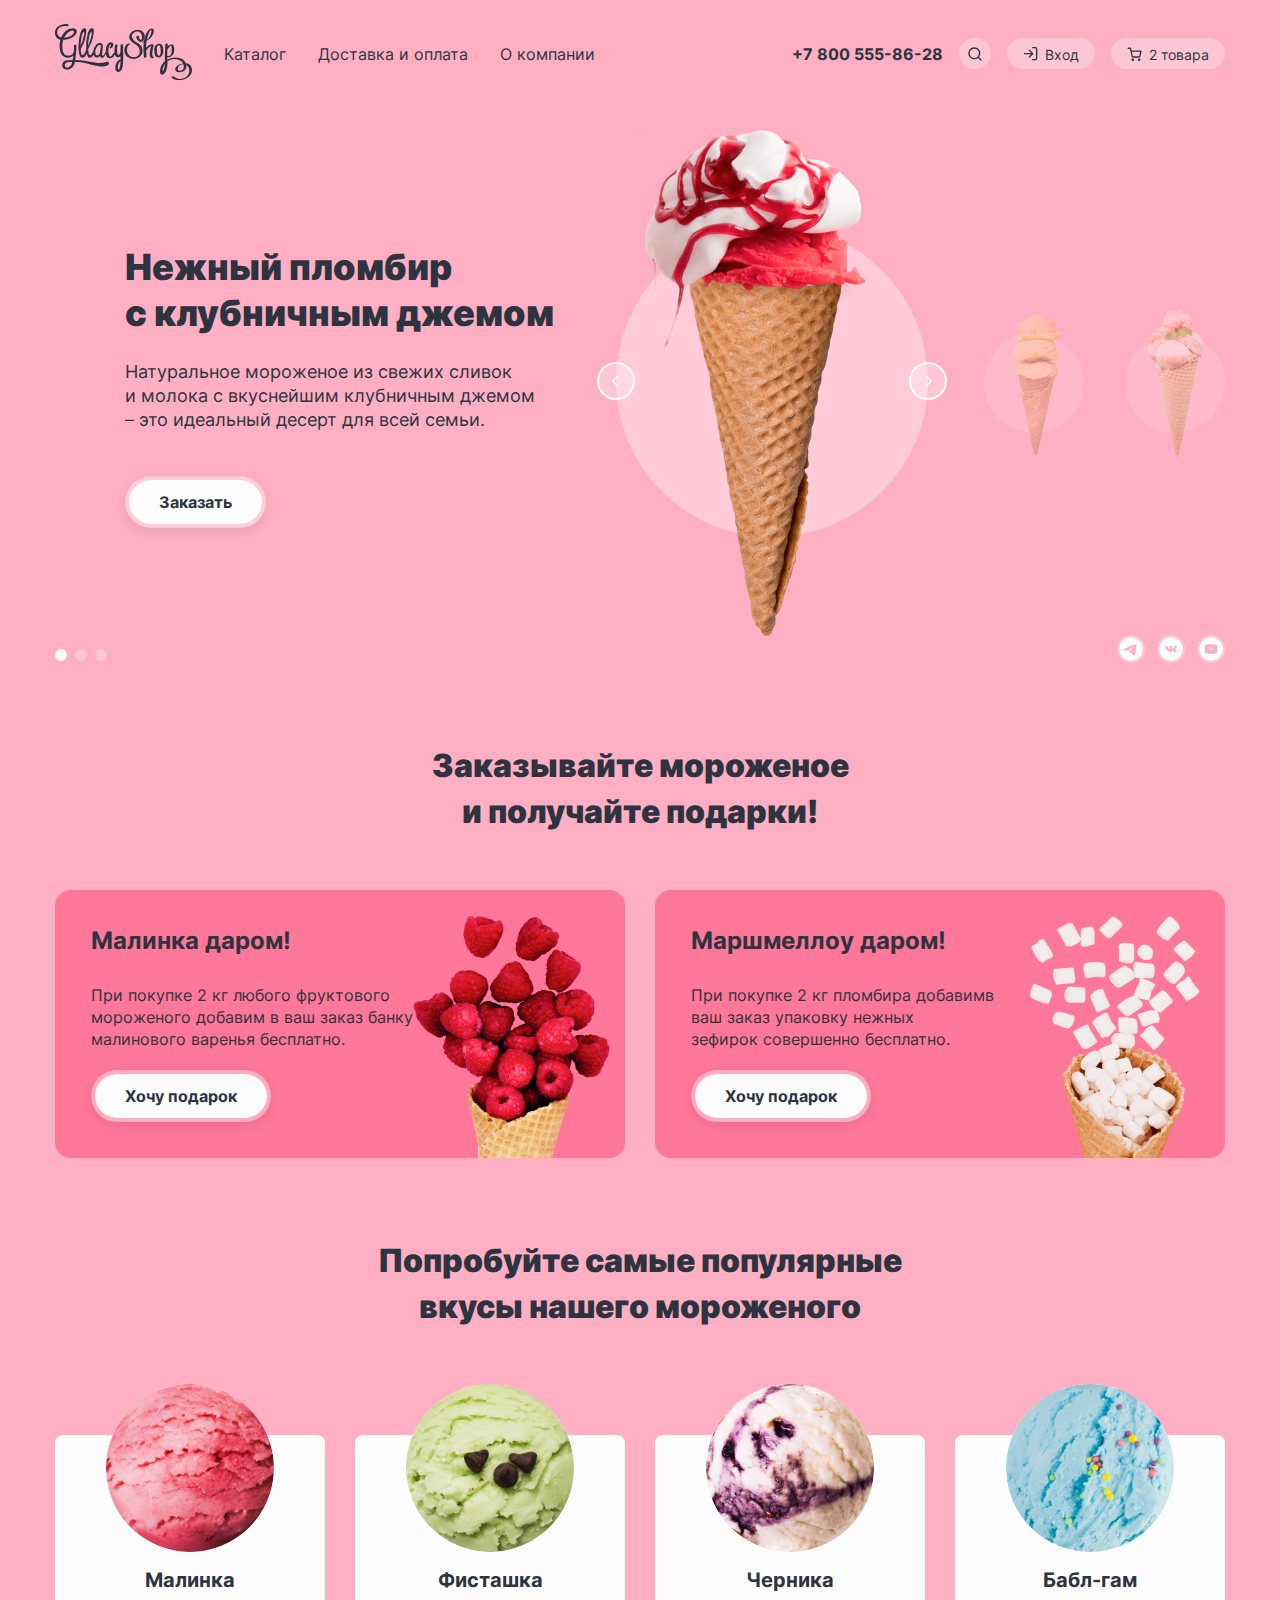
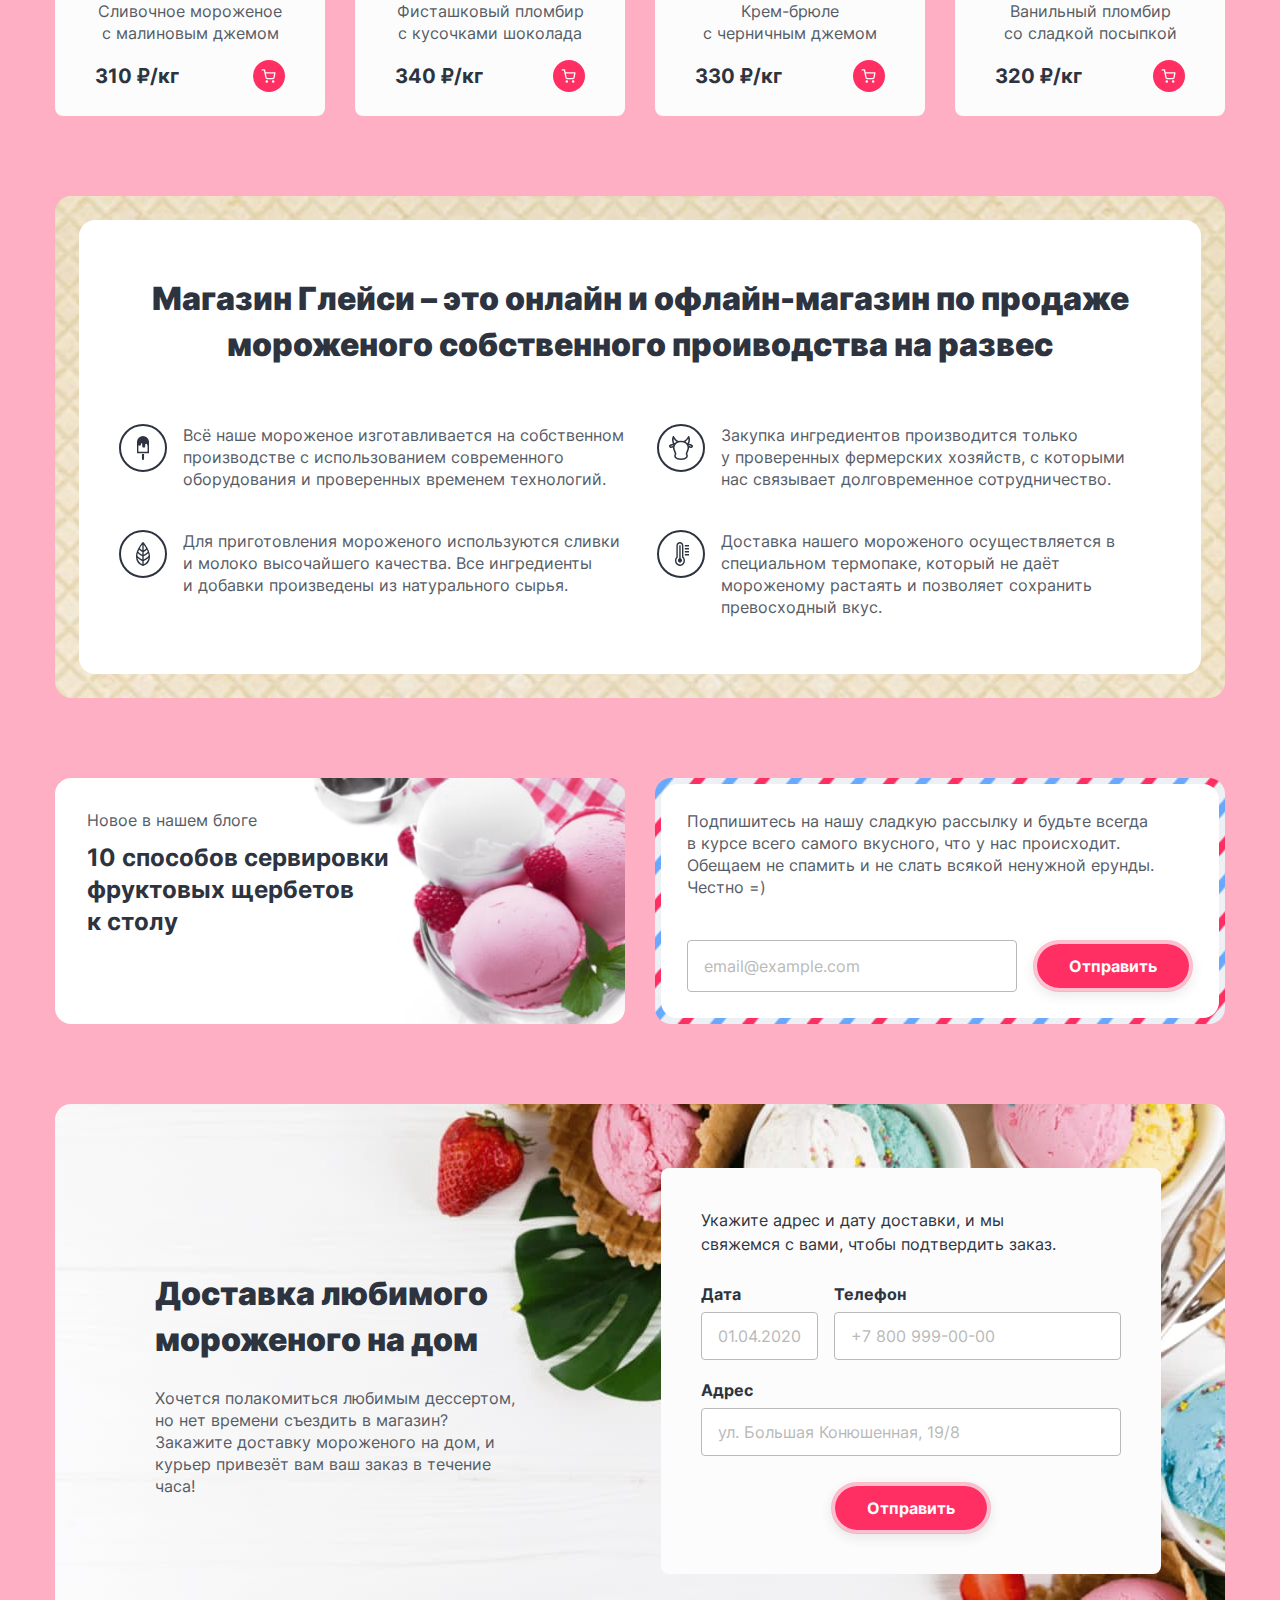
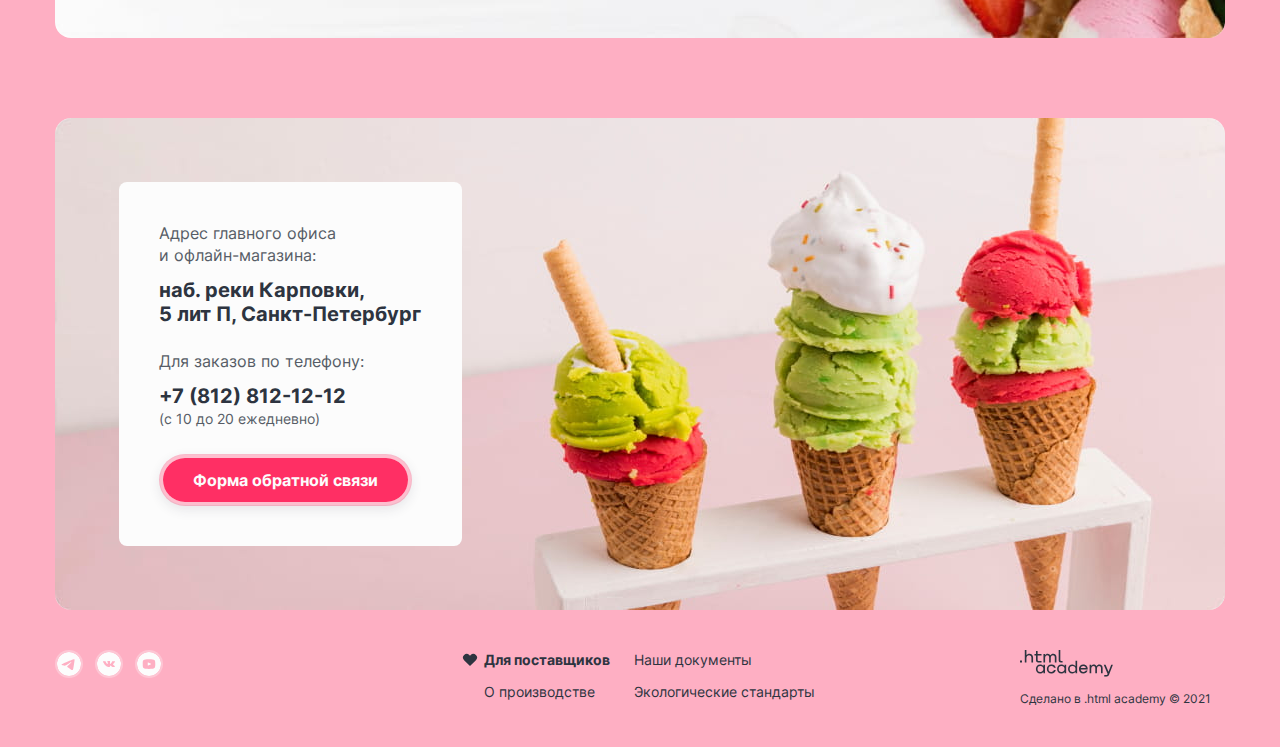
==== commit 83709536: ":heavy_check_mark: Сборка #10" ====
--- a/10/index.html
+++ b/10/index.html
@@ -4,7 +4,7 @@
 <head>
   <meta charset="utf-8">
   <title>HTML Academy: Глейси</title>
-  <link rel="stylesheet" href="styles/styles.css">
+  <link rel="stylesheet" href="./styles/styles.css">
   <link rel="icon" href="favicon.ico">
   <link rel="icon" type="image/png" href="images/favicon.png">
   <base href="https://htmlacademy-htmlcss.github.io/2051093-gllacy-34/10/">
@@ -14,7 +14,7 @@
   <header class="page-header">
     <nav class="nav">
       <a class="nav-logo" href="index.html">
-        <img class="page-header-logo" src="images/icons/gllacy-logo.svg" width="137" height="56" alt="Логотип «GlassyShop».">
+        <img class="page-header-logo" src="./images/icons/gllacy-logo.svg" width="137" height="56" alt="Логотип «GlassyShop».">
       </a>
       <ul class="nav-list">
         <li class="nav-item">
@@ -125,7 +125,7 @@
             <a class="button" href="#">Заказать</a>
           </div>
           <div class="slider-item-image">
-            <img class="slider-image" src="images/slider/icecream-slide-1.png" width="306" height="507" alt="Клубничный пломбир">
+            <img class="slider-image" src="./images/slider/icecream-slide-1.png" width="306" height="507" alt="Клубничный пломбир">
             <button class="slider-button slider-prev" type="button">
               <span class="visually-hidden">Предыдущее фото</span>
             </button>
@@ -134,10 +134,10 @@
             </button>
           </div>
           <div class="slider-side-image">
-            <img src="images/slider/icecream-2.png" width="66" height="150" alt="Банановое мороженое">
-          </div>
-          <div class="slider-side-image">
-            <img src="images/slider/icecream-3.png" width="66" height="150" alt="Пломбир с маршмеллоу">
+            <img src="./images/slider/icecream-2.png" width="66" height="150" alt="Банановое мороженое">
+          </div>
+          <div class="slider-side-image">
+            <img src="./images/slider/icecream-3.png" width="66" height="150" alt="Пломбир с маршмеллоу">
           </div>
         </li>
 
@@ -150,7 +150,7 @@
              <a class="button" href="#">Заказать</a>
           </div>
           <div class="slider-item-image">
-            <img class="slider-image" src="images/slider/icecream-slide-2.png" width="306" height="507" alt="Банановое мороженое">
+            <img class="slider-image" src="./images/slider/icecream-slide-2.png" width="306" height="507" alt="Банановое мороженое">
             <button class="slider-button slider-prev" type="button">
               <span class="visually-hidden">Предыдущее фото</span>
             </button>
@@ -159,10 +159,10 @@
             </button>
           </div>
           <div class="slider-side-image">
-            <img src="images/slider/icecream-3.png" width="66" height="150" alt="Пломбир с маршмеллоу">
-          </div>
-          <div class="slider-side-image">
-            <img src="images/slider/icecream-1.png" width="66" height="150" alt="Клубничный пломбир">
+            <img src="./images/slider/icecream-3.png" width="66" height="150" alt="Пломбир с маршмеллоу">
+          </div>
+          <div class="slider-side-image">
+            <img src="./images/slider/icecream-1.png" width="66" height="150" alt="Клубничный пломбир">
           </div>
         </li>
 
@@ -175,7 +175,7 @@
             <a class="button" href="#">Заказать</a>
           </div>
           <div class="slider-item-image">
-            <img class="slider-image" src="images/slider/icecream-slide-3.png" width="306" height="507" alt="Пломбир с маршмеллоу">
+            <img class="slider-image" src="./images/slider/icecream-slide-3.png" width="306" height="507" alt="Пломбир с маршмеллоу">
             <button class="slider-button slider-prev" type="button">
               <span class="visually-hidden">Предыдущее фото</span>
             </button>
@@ -184,10 +184,10 @@
             </button>
           </div>
           <div class="slider-side-image">
-            <img src="images/slider/icecream-1.png" width="66" height="150" alt="Клубничный пломбир">
-          </div>
-          <div class="slider-side-image">
-          <img src="images/slider/icecream-2.png" width="66" height="150" alt="Банановое мороженое">
+            <img src="./images/slider/icecream-1.png" width="66" height="150" alt="Клубничный пломбир">
+          </div>
+          <div class="slider-side-image">
+          <img src="./images/slider/icecream-2.png" width="66" height="150" alt="Банановое мороженое">
           </div>
         </li>
       </ul>
@@ -237,12 +237,12 @@
       <div class="offer-container">
         <div class="offer-for-free">
           <h3 class="offer-for-free-title content-title">Малинка даром!</h3>
-          <p class="offer-text">При покупке 2 кг любого фруктового мороженого добавим в ваш заказ банку малинового варенья бесплатно. lorem</p>
+          <p class="offer-text">При покупке 2 кг любого фруктового мороженого добавим в ваш заказ банку малинового варенья бесплатно.</p>
           <a class="button" href="#">Хочу подарок</a>
         </div>
         <div class="offer-for-free">
           <h3 class="offer-for-free-title content-title">Маршмеллоу даром!</h3>
-          <p class="offer-text">При покупке 2 кг пломбира добавимв ваш заказ упаковку нежных зефирок совершенно бесплатно.</p>
+          <p class="offer-text">При покупке 2 кг пломбира добавимв ваш заказ упаковку нежных<br> зефирок совершенно бесплатно.</p>
           <a class="button" href="#">Хочу подарок</a>
         </div>
       </div>
@@ -254,7 +254,7 @@
       <ul class="product-list">
         <li class="product-card">
           <a href="#" class="product-card-link">
-            <img class="product-card-image" src="images/catalog-items/raspberry.jpg" width="168" height="168" alt="Малиновое мороженое">
+            <img class="product-card-image" src="./images/catalog-items/raspberry.jpg" width="168" height="168" alt="Малиновое мороженое">
             <h3 class="product-card-title">Малинка</h3>
           </a>
           <p class="product-card-text">Сливочное мороженое с малиновым джемом</p>
@@ -268,7 +268,7 @@
 
         <li class="product-card">
           <a href="#" class="product-card-link">
-            <img class="product-card-image" src="images/catalog-items/pistachio.jpg" width="168" height="168" alt="Фисташковое мороженое">
+            <img class="product-card-image" src="./images/catalog-items/pistachio.jpg" width="168" height="168" alt="Фисташковое мороженое">
             <h3 class="product-card-title">Фисташка</h3>
           </a>
           <p class="product-card-text">Фисташковый пломбир с кусочками шоколада</p>
@@ -282,7 +282,7 @@
 
         <li class="product-card">
           <a href="#" class="product-card-link">
-            <img class="product-card-image" src="images/catalog-items/blueberry.jpg" width="168" height="168" alt="Черничное мороженое">
+            <img class="product-card-image" src="./images/catalog-items/blueberry.jpg" width="168" height="168" alt="Черничное мороженое">
             <h3 class="product-card-title">Черника</h3>
           </a>
           <p class="product-card-text">Крем-брюле<br> с черничным джемом</p>
@@ -296,7 +296,7 @@
 
         <li class="product-card">
           <a href="#" class="product-card-link">
-            <img class="product-card-image" src="images/catalog-items/buble-gum.jpg" width="168" height="168" alt="Мороженое со вкусом Бабл-гам">
+            <img class="product-card-image" src="./images/catalog-items/buble-gum.jpg" width="168" height="168" alt="Мороженое со вкусом Бабл-гам">
             <h3 class="product-card-title">Бабл-гам</h3>
           </a>
           <p class="product-card-text">Ванильный пломбир<br> со сладкой посыпкой</p>
@@ -447,7 +447,7 @@
 
     <div class="footer-brand">
       <a href="https://htmlacademy.ru/" class="footer-brand-logo">
-        <img src="images/icons/logo_htmlacademy.svg" width="93" height="27" alt="Логотип HTML-Академии">
+        <img src="./images/icons/logo_htmlacademy.svg" width="93" height="27" alt="Логотип HTML-Академии">
       </a>
       <p class="footer-brand-text">Сделано в <a href="https://htmlacademy.ru/">.html academy</a> © 2021</p>
     </div>
--- a/10/styles/styles.css
+++ b/10/styles/styles.css
@@ -230,10 +230,6 @@
   z-index: 2;
 }
 
-.popover-open {
-  display: block;
-}
-
 .popover-list-submenu {
   left: 0;
   right: auto;
@@ -350,7 +346,7 @@
 }
 
 .form-input:focus {
-  border: none;
+  border: 1px solid transparent;
   outline: 2px solid #2d3440;
 }
 
@@ -466,6 +462,16 @@
   margin-top: 32px;
   padding-top: 25px;
   border-top: 1px solid #e7e7e7;
+}
+
+.header-button-text:hover + .popover,
+.header-button-text:focus + .popover,
+.header-button:hover + .popover,
+.header-button:focus + .popover
+.header-button-search-current + .popover,
+.header-button-login-current + .popover,
+.header-button-cart-current +.popover {
+  display: block;
 }
 
 /* Main */
@@ -540,12 +546,13 @@
 }
 
 .button:active {
+  padding: 12px 32px;
   border: 2px solid #2d3440;
 }
 
 .button:focus {
   background: rgba(252, 252, 252, 0.5);
-  border: none;
+  border-color: transparent;
   outline: 2px solid #2d3440;
 }
 
@@ -654,10 +661,9 @@
 }
 
 .slider-pagination-button {
-  width: 12px;
-  height: 12px;
+  padding: 5px;
   background: rgba(252, 252, 252, 0.3);
-  border: none;
+  border: 1px solid transparent;
   border-radius: 50%;
   cursor: pointer;
 }
@@ -1001,13 +1007,13 @@
 }
 
 .submit-button:active {
+  padding: 14px 34px;
   background: #feafc3;
   border: 2px solid #2d3440;
 }
 
 .submit-button:focus {
   background: #ff2f64;
-  border: none;
   outline: 2px solid #2d3440;
 }
 
@@ -1183,6 +1189,10 @@
   padding: 10px 30px;
 }
 
+.contacts-button:active {
+  padding: 12px 32px;
+}
+
 /* Footer */
 
 .page-footer {
@@ -1194,11 +1204,11 @@
 
 .footer-menu-list {
   display: grid;
-  grid-template-columns: auto auto;
-  gap: 6px 0;
+  grid-template-columns: auto 190px;
+  gap: 6px 24px;
   margin: 0;
   padding: 0;
-  padding-left: 100px;
+  padding-left: 125px;
   list-style: none;
 }
 
@@ -1208,20 +1218,21 @@
 }
 
 .footer-menu-link {
-  padding-left: 24px;
   color: inherit;
   text-decoration: none;
 }
 
+.footer-menu-link:hover,
 .footer-menu-link-current {
   position: relative;
   font-weight: 700;
 }
 
-.footer-menu-link-current::before{
+.footer-menu-link:hover::before,
+.footer-menu-link-current::before {
   position: absolute;
   top: 1px;
-  left: 1px;
+  left: -22px;
   width: 16px;
   height: 16px;
   background: url('../images/icons/heart-fill.svg') no-repeat center;
@@ -1571,12 +1582,13 @@
 }
 
 .inner-button:active {
+  padding: 8px 48px;
   background: rgba(252, 252, 252, 0.5);
   border: 2px solid rgba(252, 252, 252, 0);
 }
 
 .inner-button:focus {
-  border: none;
+  border: 2px solid transparent;
   outline: 2px solid #2d3440;
 }
 
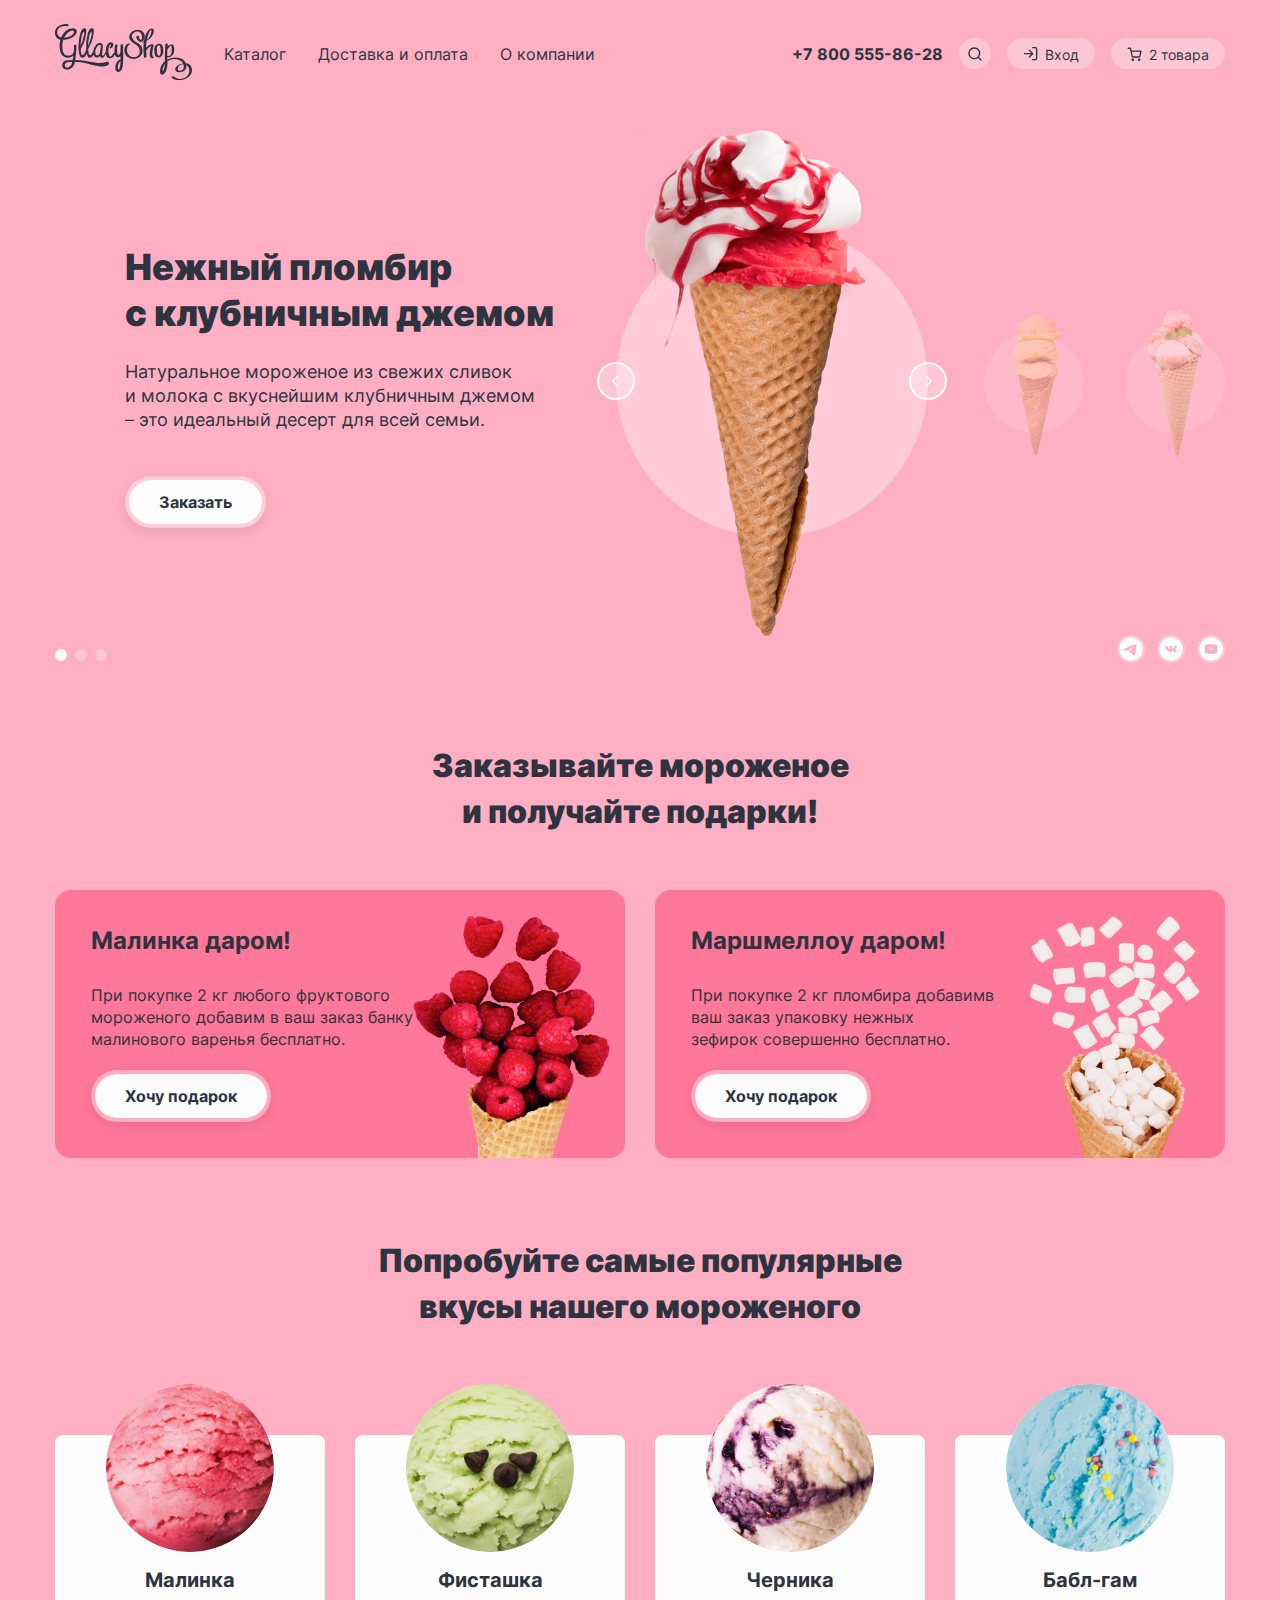
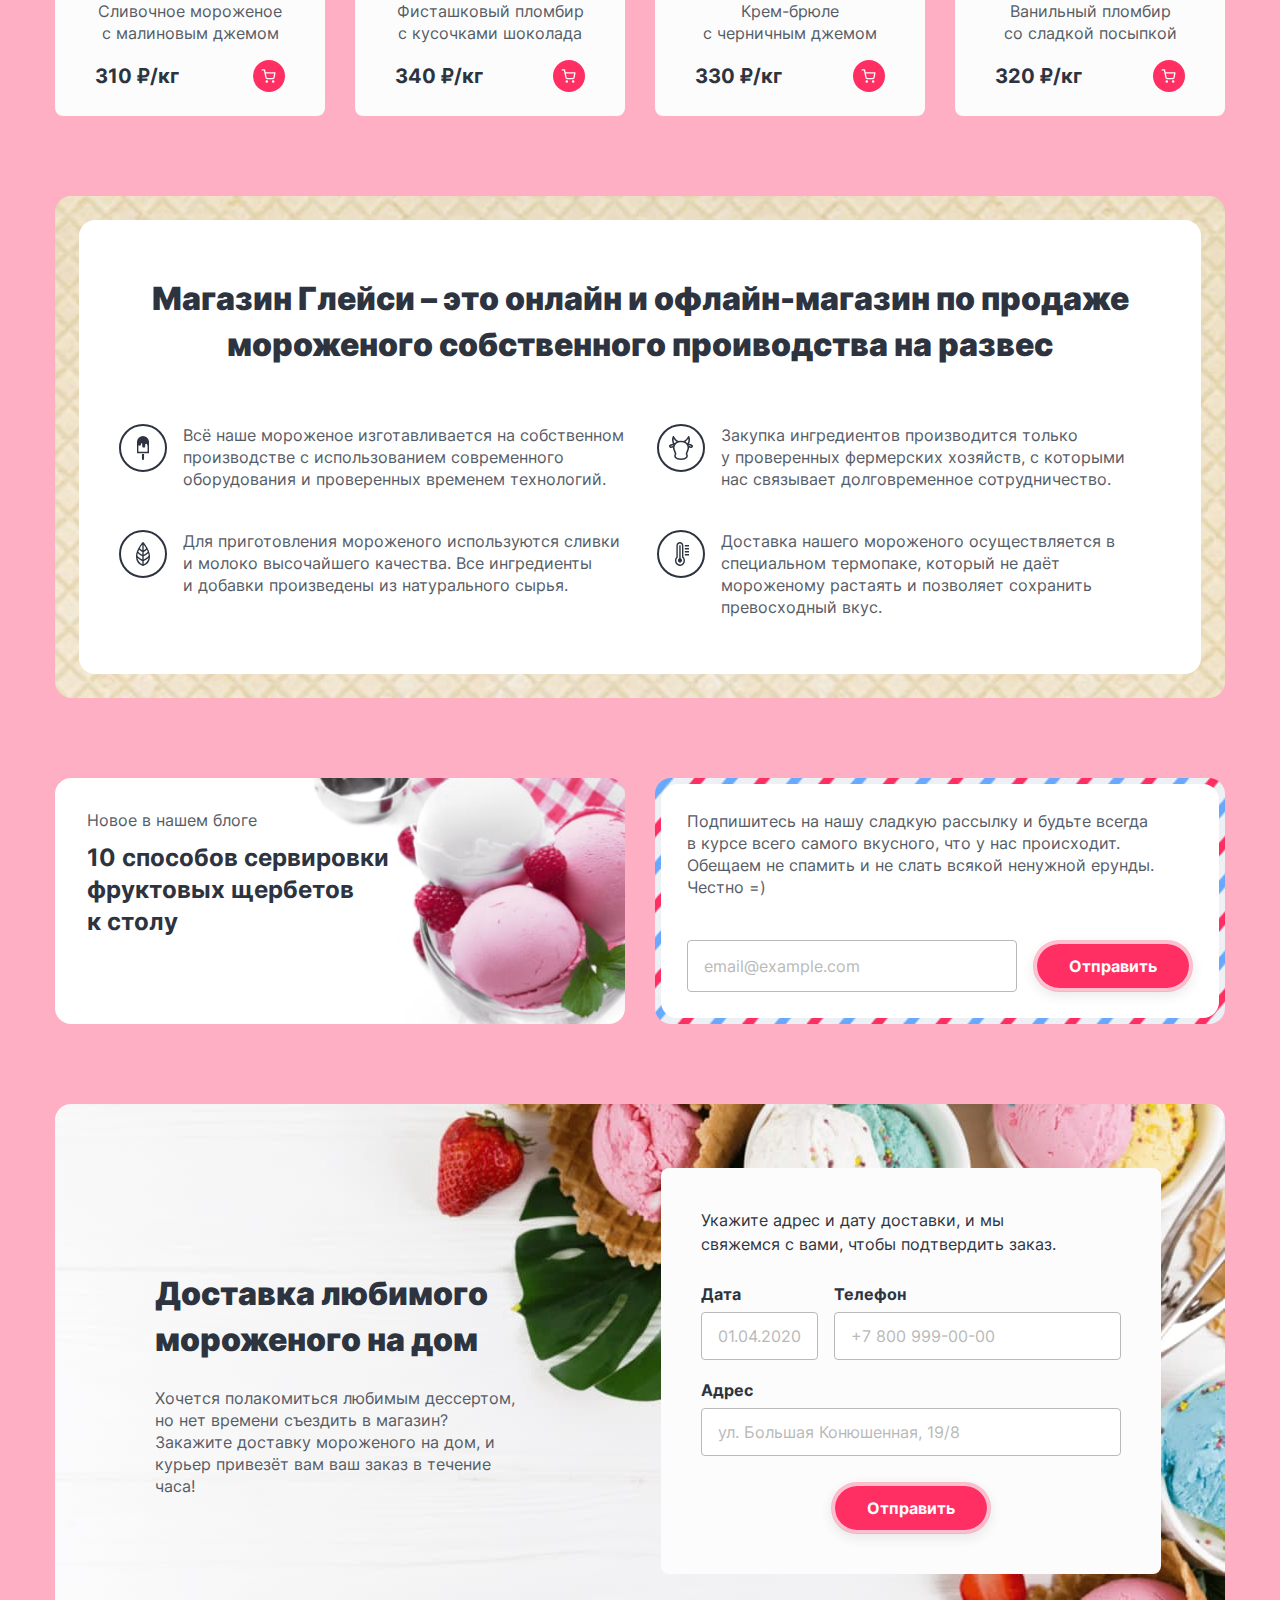
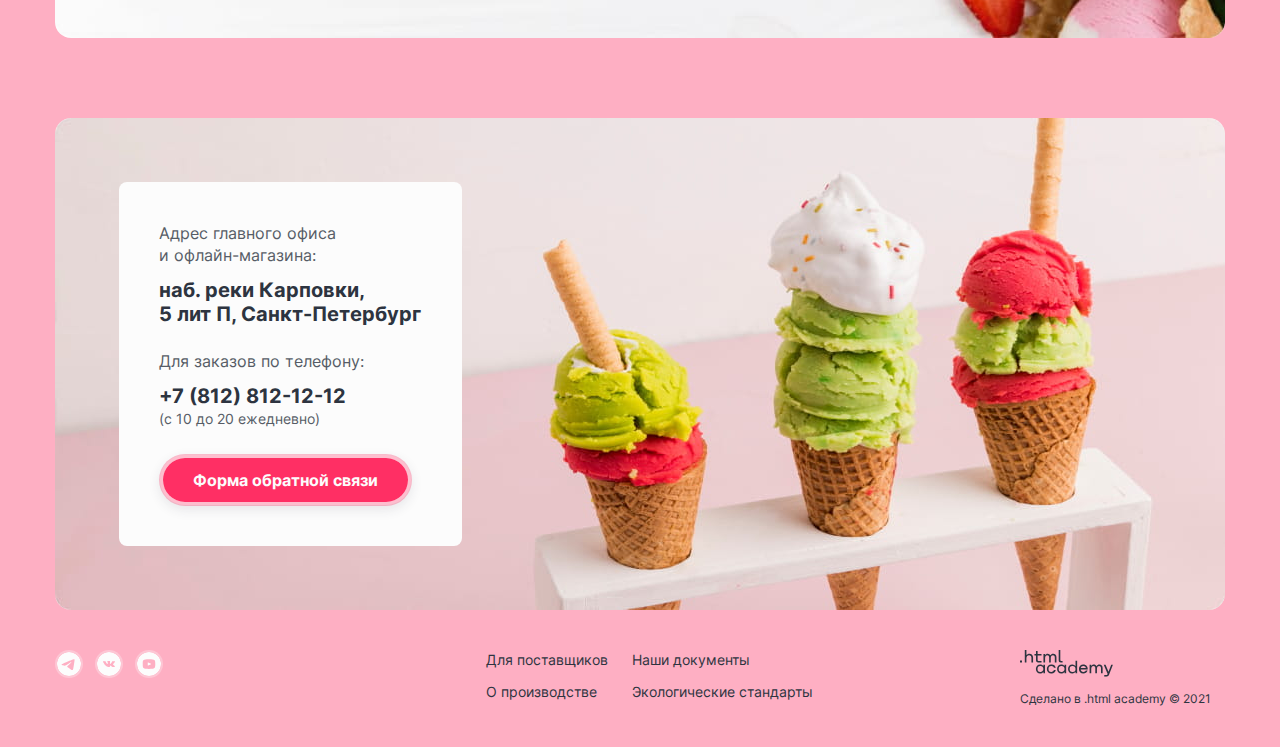
==== commit 1bff5498: ":heavy_check_mark: Сборка #10" ====
--- a/10/index.html
+++ b/10/index.html
@@ -19,26 +19,28 @@
       <ul class="nav-list">
         <li class="nav-item">
           <a href="catalog.html" class="header-button-text">Каталог</a>
-          <ul class="popover-list-submenu popover">
-            <li class="popover-item-submenu">
-              <a href="#" class="submenu-link">
-                <span>Новинки</span>
-              </a>
-            </li>
-            <li class="popover-item-submenu-new">
-            <li class="popover-item-submenu">
-              <a href="#" class="submenu-link">Сливочное</a>
-            </li>
-            <li class="popover-item-submenu">
-              <a href="#" class="submenu-link">Щербеты</a>
-            </li>
-            <li class="popover-item-submenu">
-              <a href="#" class="submenu-link">Фруктовый лед</a>
-            </li>
-            <li class="popover-item-submenu">
-              <a href="#" class="submenu-link">Мелорин</a>
-            </li>
-          </ul>
+          <div class="popover-container popover-container-submenu">
+            <ul class="popover-list-submenu popover">
+              <li class="popover-item-submenu">
+                <a href="#" class="submenu-link">
+                  <span>Новинки</span>
+                </a>
+              </li>
+              <li class="popover-item-submenu-new">
+              <li class="popover-item-submenu">
+                <a href="#" class="submenu-link">Сливочное</a>
+              </li>
+              <li class="popover-item-submenu">
+                <a href="#" class="submenu-link">Щербеты</a>
+              </li>
+              <li class="popover-item-submenu">
+                <a href="#" class="submenu-link">Фруктовый лед</a>
+              </li>
+              <li class="popover-item-submenu">
+                <a href="#" class="submenu-link">Мелорин</a>
+              </li>
+            </ul>
+          </div>
         </li>
         <li class="nav-item">
           <a href="#" class="header-button-text">Доставка и оплата</a>
@@ -56,58 +58,66 @@
         <a href="#" class="header-button header-button-search">
           <span class="visually-hidden">Поиск</span>
         </a>
-        <div class="popover popover-search">
-          <form class="search-form" action="https://echo.htmlacademy.ru/" method="get">
-            <label for="search" class="visually-hidden"></label>
-            <input type="text" class="form-input" id="search" name="search" placeholder="|Поиск по сайту">
-            <button class="search-delete-button delete-button" type="reset"></button>
-          </form>
+        <div class="popover-container">
+          <div class="popover popover-search">
+            <form class="search-form" action="https://echo.htmlacademy.ru/" method="get">
+              <label for="search" class="visually-hidden"></label>
+              <input type="text" class="form-input" id="search" name="search" placeholder="|Поиск по сайту">
+              <button class="search-delete-button delete-button" type="reset"></button>
+            </form>
+          </div>
         </div>
       </li>
       <li class="header-button-item">
         <a href="#" class="header-button header-button-login">Вход</a>
-        <div class="popover popover-login">
-          <h2 class="content-title">Личный кабинет</h2>
-          <form action="https://echo.htmlacademy.ru/" class="popover-form" method="post">
-            <label for="login-email" class="visually-hidden"></label>
-            <input class="login-form-input form-input" type="text" name="login-email" id="login-email" value="email@example.com">
-            <label for="login-password" class="visually-hidden"></label>
-            <input class="login-form-input form-input" type="password" name="login-password" id="login-password" value="******">
-            <button class="submit-button button login-form-button">Войти</button>
-            <a href="#" class="form-link">Забыли пароль?</a>
-            <a href="#" class="form-link">Регистрация</a>
-          </form>
+        <div class="popover-container">
+          <div class="popover popover-login">
+            <h2 class="content-title">Личный кабинет</h2>
+            <form action="https://echo.htmlacademy.ru/" class="popover-form" method="post">
+              <label for="login-email" class="visually-hidden"></label>
+              <input class="login-form-input form-input" type="text" name="login-email" id="login-email" value="email@example.com">
+              <label for="login-password" class="visually-hidden"></label>
+              <input class="login-form-input form-input" type="password" name="login-password" id="login-password" value="******">
+              <button class="submit-button button login-form-button">Войти</button>
+              <a href="#" class="form-link">Забыли пароль?</a>
+              <a href="#" class="form-link">Регистрация</a>
+            </form>
+          </div>
         </div>
       </li>
       <li class="header-button-item">
         <a href="#" class="header-button header-button-cart">2 товара</a>
-        <div class="popover popover-cart">
-          <h2 class="content-title">Корзина</h2>
-          <ul class="cart-list">
-            <li class="cart-item">
-              <span class="cart-item-tilte cart-item-bold">Малинка</span>
-              <span class="cart-item-info">1 кг х 310 ₽</span>
-              <span class="cart-item-price cart-item-bold">310 ₽</span>
-              <button class="cart-delete-button delete-button">
-                <span class="visually-hidden">Удалить из корзины</span>
-              </button>
-            </li>
-            <li class="cart-item">
-              <span class="cart-item-tilte cart-item-bold">Бабл-гам</span>
-              <span class="cart-item-info">1,5 кг х 320 ₽</span>
-              <span class="cart-item-price cart-item-bold">480 ₽</span>
-              <button class="cart-delete-button delete-button">
-                <span class="visually-hidden">Удалить из корзины</span>
-              </button>
-            </li>
-          </ul>
-          <div class="cart-container">
-            <button class="cart-button button submit-button">Оформить заказ</button>
-            <p class="cart-item-sum cart-item-bold">Итого: 790 ₽</p>
-          </div>
-        </div>
-        <div class="popover popover-cart-empty">
-          <h2 class="popover-title content-title">Ваша корзина пока пуста</h2>
+        <div class="popover-container">
+          <div class="popover popover-cart">
+            <h2 class="content-title">Корзина</h2>
+            <ul class="cart-list">
+              <li class="cart-item">
+                <span class="cart-item-tilte cart-item-bold">Малинка</span>
+                <span class="cart-item-info">1 кг х 310 ₽</span>
+                <span class="cart-item-price cart-item-bold">310 ₽</span>
+                <button class="cart-delete-button delete-button" type="reset">
+                  <span class="visually-hidden">Удалить из корзины</span>
+                </button>
+              </li>
+              <li class="cart-item">
+                <span class="cart-item-tilte cart-item-bold">Бабл-гам</span>
+                <span class="cart-item-info">1,5 кг х 320 ₽</span>
+                <span class="cart-item-price cart-item-bold">480 ₽</span>
+                <button class="cart-delete-button delete-button" type="reset">
+                  <span class="visually-hidden">Удалить из корзины</span>
+                </button>
+              </li>
+            </ul>
+            <div class="cart-container">
+              <button class="cart-button button submit-button">Оформить заказ</button>
+              <p class="cart-item-sum cart-item-bold">Итого: 790 ₽</p>
+            </div>
+          </div>
+        </div>
+        <div class="popover-container">
+          <div class="popover popover-cart-empty">
+            <h2 class="popover-title content-title">Ваша корзина пока пуста</h2>
+          </div>
         </div>
       </li>
     </ul>
@@ -432,7 +442,7 @@
 
     <ul class="footer-menu-list">
       <li class="footer-menu-item">
-        <a href="#" class="footer-menu-link footer-menu-link-current">Для поставщиков</a>
+        <a href="#" class="footer-menu-link">Для поставщиков</a>
       </li>
       <li class="footer-menu-item">
         <a href="#" class="footer-menu-link">Наши документы</a>
--- a/10/styles/styles.css
+++ b/10/styles/styles.css
@@ -217,22 +217,29 @@
 
 /* Popovers */
 
-.popover {
-  position: absolute;
-  top: 32px;
+.popover-container {
+  position: absolute;
+  top: 15px;
   right: 0;
   display: none;
+  padding-top: 17px;
+  z-index: 2;
+}
+
+.popover-container-submenu {
+  left: 0;
+  right: auto;
+}
+
+.popover {
   padding: 48px;
   background: #fcfcfc;
   box-shadow: 0px 15px 40px rgba(45, 52, 64, 0.12);
   box-sizing: border-box;
   border-radius: 4px;
-  z-index: 2;
 }
 
 .popover-list-submenu {
-  left: 0;
-  right: auto;
   width: 138px;
   padding: 10px 0 6px;
   list-style: none;
@@ -464,13 +471,13 @@
   border-top: 1px solid #e7e7e7;
 }
 
-.header-button-text:hover + .popover,
-.header-button-text:focus + .popover,
-.header-button:hover + .popover,
-.header-button:focus + .popover
-.header-button-search-current + .popover,
-.header-button-login-current + .popover,
-.header-button-cart-current +.popover {
+.header-button-text:hover + .popover-container,
+.header-button-text:focus + .popover-container,
+.header-button:hover + .popover-container,
+.header-button:focus + .popover-container,
+.header-button-search-current + .popover-container,
+.header-button-login-current + .popover-container,
+.header-button-cart-current +.popover-container {
   display: block;
 }
 
@@ -1222,14 +1229,12 @@
   text-decoration: none;
 }
 
-.footer-menu-link:hover,
-.footer-menu-link-current {
+.footer-menu-link:hover {
   position: relative;
   font-weight: 700;
 }
 
-.footer-menu-link:hover::before,
-.footer-menu-link-current::before {
+.footer-menu-link:hover::before {
   position: absolute;
   top: 1px;
   left: -22px;
@@ -1621,16 +1626,34 @@
   display: block;
   width: 24px;
   height: 24px;
-  padding: 0 7px;
+  margin: 0 1px;
+  padding: 0 6px;
   color: inherit;
   text-decoration: none;
+  border: 1px solid transparent;
+  border-radius: 50px;
+}
+
+.pagination-link:hover {
+  background: rgba(252, 252, 252, 0.5);
+}
+
+.pagination-link:active {
+  background: rgba(252, 252, 252, 0.5);
+  border: 1px solid #fcfcfc;
+}
+
+.pagination-link:focus {
+  background: rgba(252, 252, 252, 0.3);
+  border: 1px solid rgba(252, 252, 252, 0.1);
+  outline: 1px solid #2d3440;
 }
 
 .pagination-prev,
 .pagination-next {
-  width: 16px;
+  width: 24px;
   height: 24px;
-  padding: 4px 0;
+  padding: 4px;
 }
 
 .pagination-prev {
@@ -1639,15 +1662,38 @@
   opacity: 0.3;
 }
 
+.pagination-prev:hover {
+  background: rgba(252, 252, 252, 0.5) url('../images/icons/arrow-left.svg') no-repeat center;
+}
+
+.pagination-prev:active {
+  background: rgba(252, 252, 252, 0.5) url('../images/icons/arrow-left.svg') no-repeat center;
+}
+
+.pagination-prev:focus {
+  background: rgba(252, 252, 252, 0.3) url('../images/icons/arrow-left.svg') no-repeat center;
+}
+
 .pagination-current {
   background: #fcfcfc;
   background-size: 24px;
-  border-radius: 76px;
 }
 
 .pagination-next {
   margin-left: 8px;
   background: url('../images/icons/arrow-right.svg') no-repeat center;
+}
+
+.pagination-next:hover {
+  background: rgba(252, 252, 252, 0.5) url('../images/icons/arrow-right.svg') no-repeat center;
+}
+
+.pagination-next:active {
+  background: rgba(252, 252, 252, 0.5) url('../images/icons/arrow-right.svg') no-repeat center;
+}
+
+.pagination-next:focus {
+  background: rgba(252, 252, 252, 0.3) url('../images/icons/arrow-right.svg') no-repeat center;
 }
 
 .page-footer-catalog {
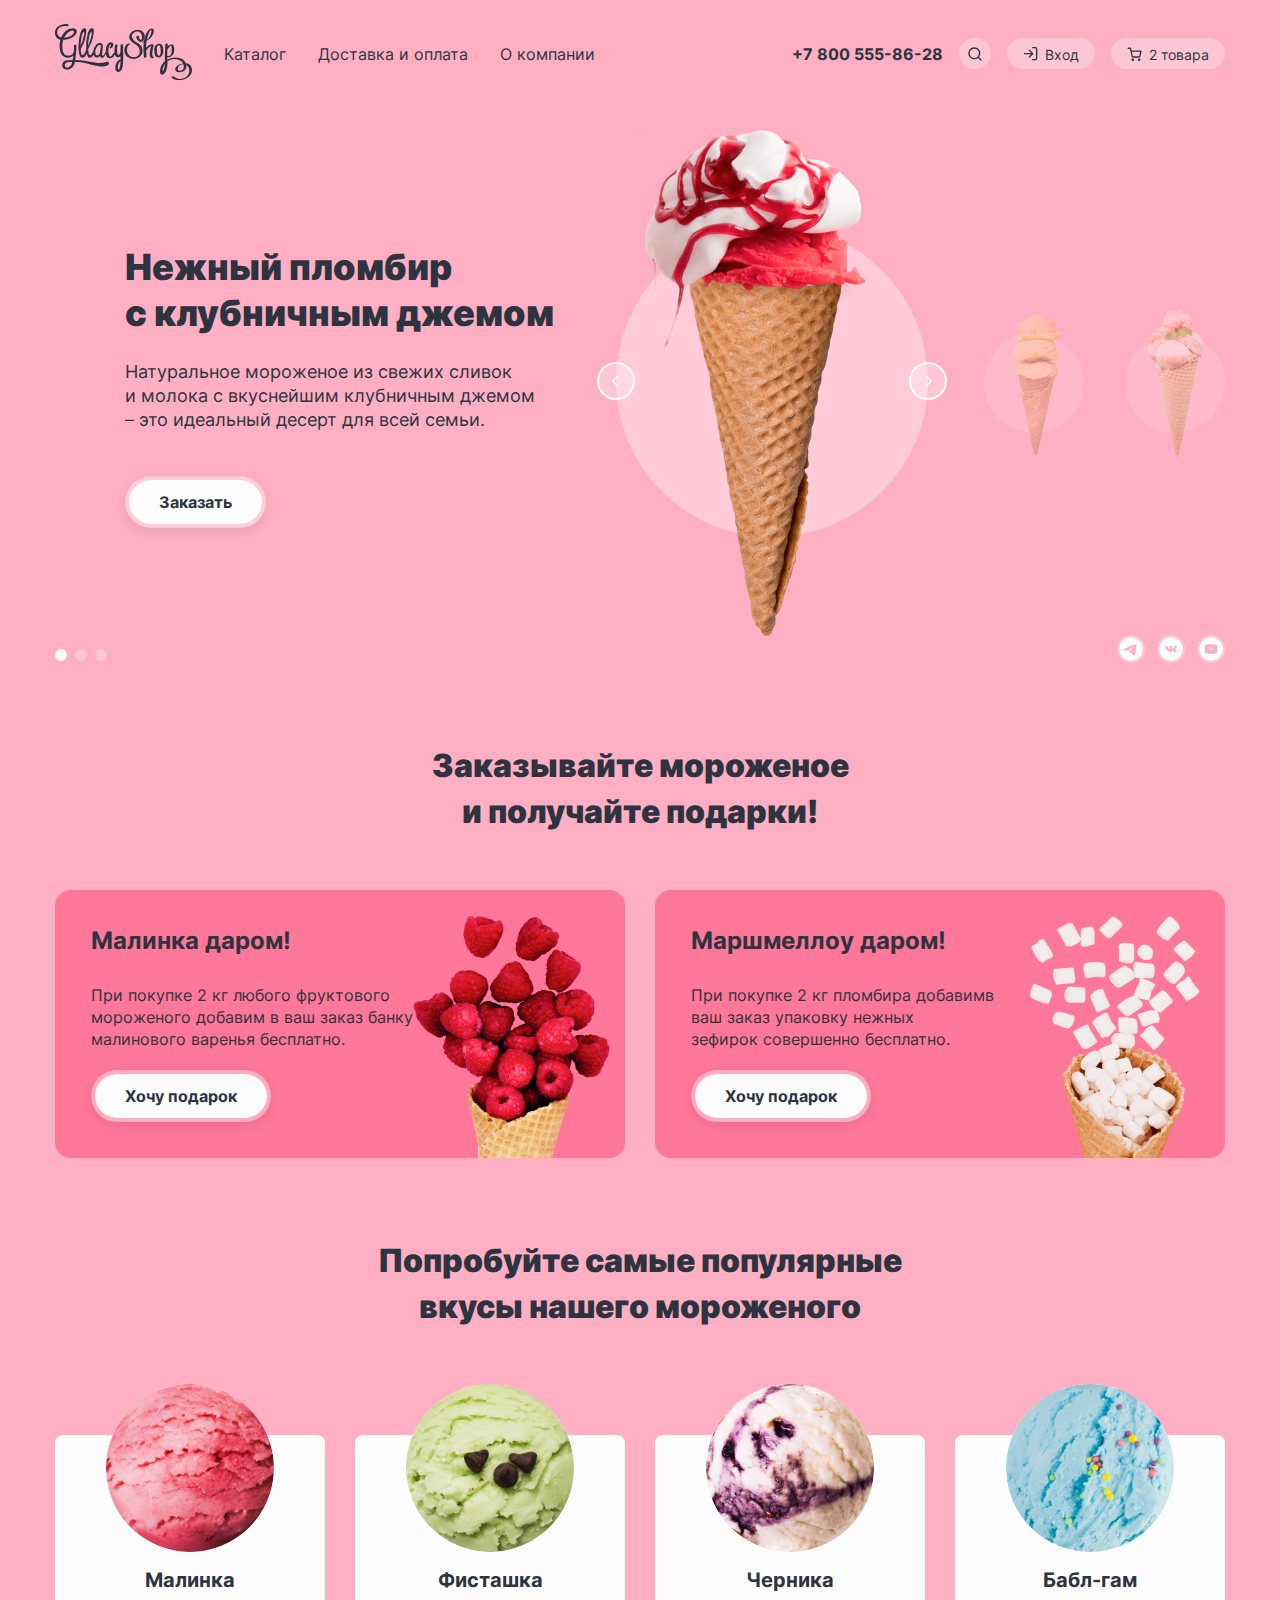
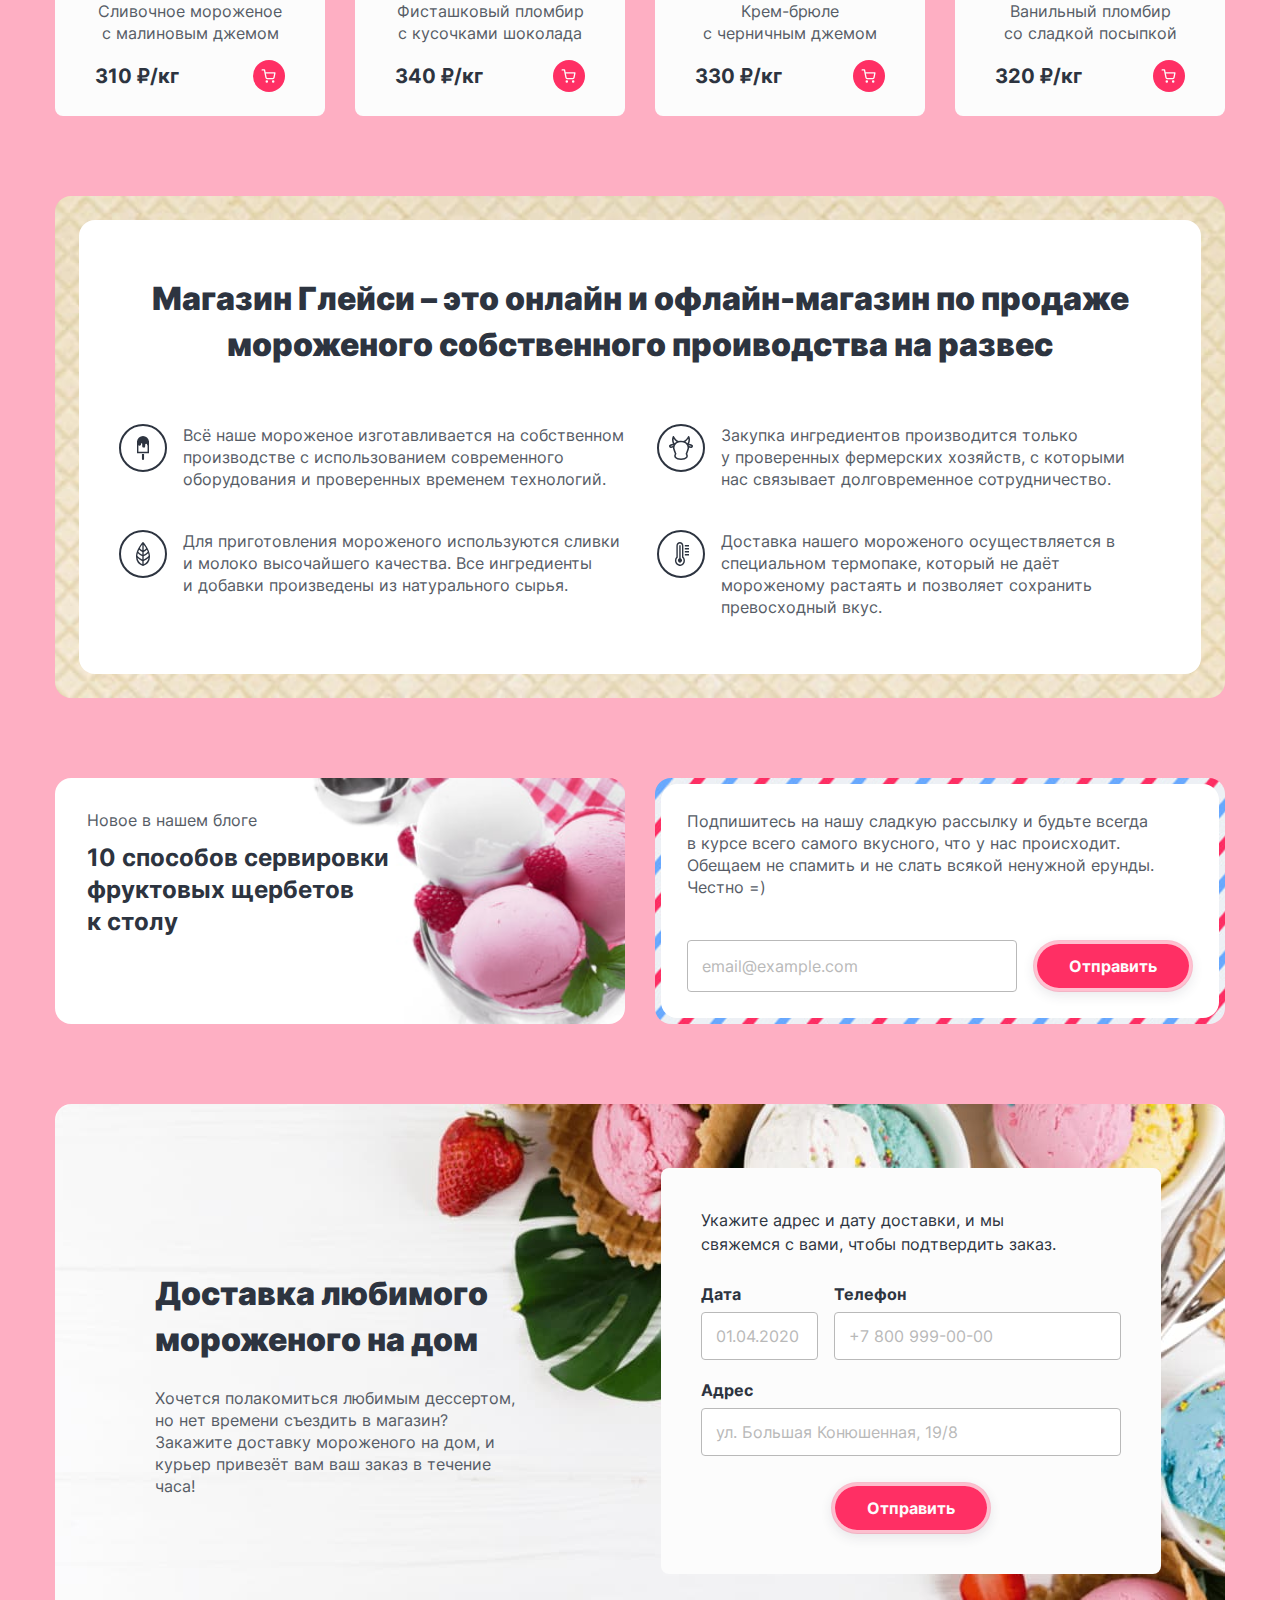
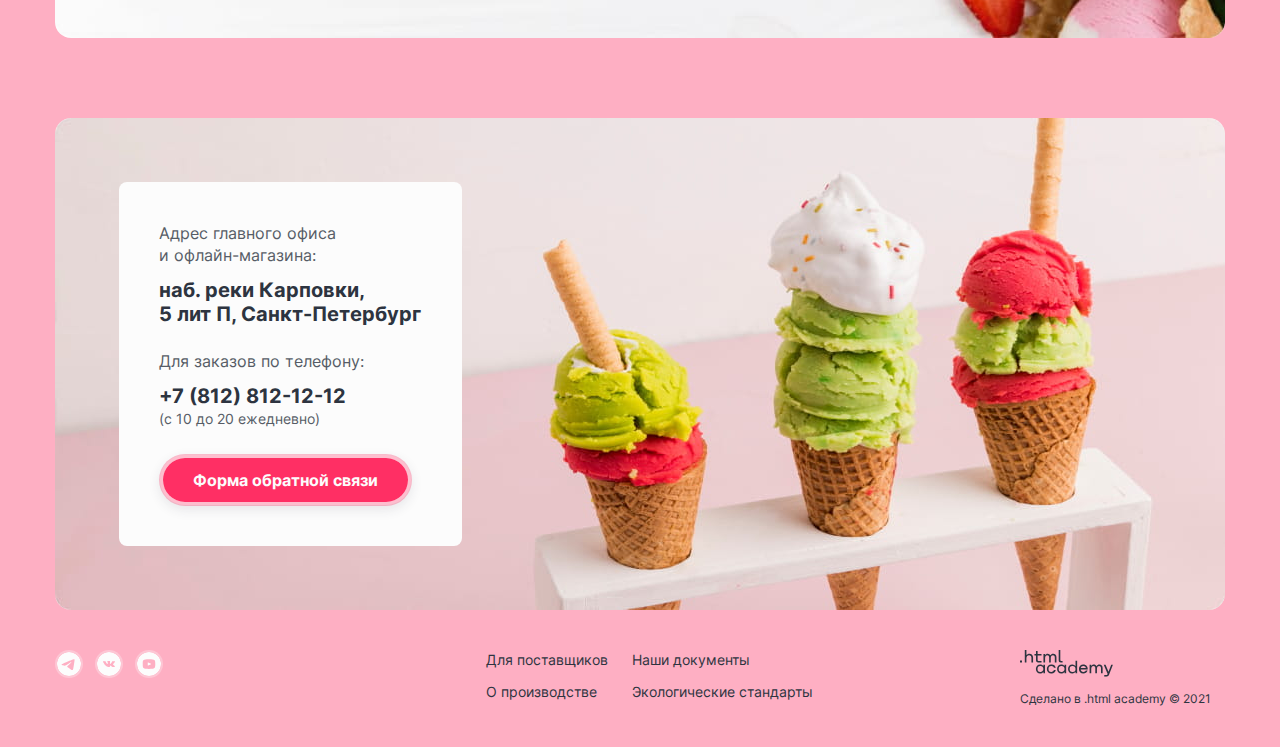
==== commit 2080ffef: ":heavy_check_mark: Сборка #10" ====
--- a/10/index.html
+++ b/10/index.html
@@ -18,29 +18,27 @@
       </a>
       <ul class="nav-list">
         <li class="nav-item">
-          <a href="catalog.html" class="header-button-text">Каталог</a>
-          <div class="popover-container popover-container-submenu">
-            <ul class="popover-list-submenu popover">
-              <li class="popover-item-submenu">
-                <a href="#" class="submenu-link">
-                  <span>Новинки</span>
-                </a>
-              </li>
-              <li class="popover-item-submenu-new">
-              <li class="popover-item-submenu">
-                <a href="#" class="submenu-link">Сливочное</a>
-              </li>
-              <li class="popover-item-submenu">
-                <a href="#" class="submenu-link">Щербеты</a>
-              </li>
-              <li class="popover-item-submenu">
-                <a href="#" class="submenu-link">Фруктовый лед</a>
-              </li>
-              <li class="popover-item-submenu">
+          <a href="#" class="header-button-text">Каталог</a>
+          <ul class="popover-list-submenu popover">
+            <li class="popover-item-submenu">
+              <a href="#" class="submenu-link">
+                <span>Новинки</span>
+              </a>
+            </li>
+            <li class="popover-item-submenu-new">
+            <li class="popover-item-submenu">
+              <a href="catalog.html" class="submenu-link">Сливочное</a>
+            </li>
+            <li class="popover-item-submenu">
+              <a href="#" class="submenu-link">Щербеты</a>
+            </li>
+            <li class="popover-item-submenu">
+              <a href="#" class="submenu-link">Фруктовый лед</a>
+            </li>
+            <li class="popover-item-submenu">
                 <a href="#" class="submenu-link">Мелорин</a>
-              </li>
-            </ul>
-          </div>
+            </li>
+          </ul>
         </li>
         <li class="nav-item">
           <a href="#" class="header-button-text">Доставка и оплата</a>
@@ -58,66 +56,58 @@
         <a href="#" class="header-button header-button-search">
           <span class="visually-hidden">Поиск</span>
         </a>
-        <div class="popover-container">
-          <div class="popover popover-search">
-            <form class="search-form" action="https://echo.htmlacademy.ru/" method="get">
-              <label for="search" class="visually-hidden"></label>
-              <input type="text" class="form-input" id="search" name="search" placeholder="|Поиск по сайту">
-              <button class="search-delete-button delete-button" type="reset"></button>
-            </form>
-          </div>
+        <div class="popover popover-search">
+          <form class="search-form" action="https://echo.htmlacademy.ru/" method="get">
+            <label for="search" class="visually-hidden"></label>
+            <input type="text" class="form-input" id="search" name="search" placeholder="|Поиск по сайту">
+            <button class="search-delete-button delete-button" type="reset"></button>
+          </form>
         </div>
       </li>
       <li class="header-button-item">
         <a href="#" class="header-button header-button-login">Вход</a>
-        <div class="popover-container">
-          <div class="popover popover-login">
-            <h2 class="content-title">Личный кабинет</h2>
-            <form action="https://echo.htmlacademy.ru/" class="popover-form" method="post">
-              <label for="login-email" class="visually-hidden"></label>
-              <input class="login-form-input form-input" type="text" name="login-email" id="login-email" value="email@example.com">
-              <label for="login-password" class="visually-hidden"></label>
-              <input class="login-form-input form-input" type="password" name="login-password" id="login-password" value="******">
-              <button class="submit-button button login-form-button">Войти</button>
-              <a href="#" class="form-link">Забыли пароль?</a>
-              <a href="#" class="form-link">Регистрация</a>
-            </form>
-          </div>
+        <div class="popover popover-login">
+          <h2 class="content-title">Личный кабинет</h2>
+          <form action="https://echo.htmlacademy.ru/" class="popover-form" method="post">
+            <label for="login-email" class="visually-hidden"></label>
+            <input class="login-form-input form-input" type="text" name="login-email" id="login-email" value="email@example.com">
+            <label for="login-password" class="visually-hidden"></label>
+            <input class="login-form-input form-input" type="password" name="login-password" id="login-password" value="******">
+            <button class="submit-button button login-form-button">Войти</button>
+            <a href="#" class="form-link">Забыли пароль?</a>
+            <a href="#" class="form-link">Регистрация</a>
+          </form>
         </div>
       </li>
       <li class="header-button-item">
         <a href="#" class="header-button header-button-cart">2 товара</a>
-        <div class="popover-container">
-          <div class="popover popover-cart">
-            <h2 class="content-title">Корзина</h2>
-            <ul class="cart-list">
-              <li class="cart-item">
-                <span class="cart-item-tilte cart-item-bold">Малинка</span>
-                <span class="cart-item-info">1 кг х 310 ₽</span>
-                <span class="cart-item-price cart-item-bold">310 ₽</span>
-                <button class="cart-delete-button delete-button" type="reset">
+        <div class="popover popover-cart">
+          <h2 class="content-title">Корзина</h2>
+          <ul class="cart-list">
+            <li class="cart-item">
+              <span class="cart-item-tilte cart-item-bold">Малинка</span>
+              <span class="cart-item-info">1 кг х 310 ₽</span>
+              <span class="cart-item-price cart-item-bold">310 ₽</span>
+              <button class="cart-delete-button delete-button" type="reset">
                   <span class="visually-hidden">Удалить из корзины</span>
-                </button>
-              </li>
-              <li class="cart-item">
-                <span class="cart-item-tilte cart-item-bold">Бабл-гам</span>
-                <span class="cart-item-info">1,5 кг х 320 ₽</span>
-                <span class="cart-item-price cart-item-bold">480 ₽</span>
-                <button class="cart-delete-button delete-button" type="reset">
+              </button>
+            </li>
+            <li class="cart-item">
+              <span class="cart-item-tilte cart-item-bold">Бабл-гам</span>
+              <span class="cart-item-info">1,5 кг х 320 ₽</span>
+              <span class="cart-item-price cart-item-bold">480 ₽</span>
+              <button class="cart-delete-button delete-button" type="reset">
                   <span class="visually-hidden">Удалить из корзины</span>
-                </button>
-              </li>
-            </ul>
-            <div class="cart-container">
-              <button class="cart-button button submit-button">Оформить заказ</button>
-              <p class="cart-item-sum cart-item-bold">Итого: 790 ₽</p>
-            </div>
-          </div>
-        </div>
-        <div class="popover-container">
-          <div class="popover popover-cart-empty">
-            <h2 class="popover-title content-title">Ваша корзина пока пуста</h2>
-          </div>
+              </button>
+            </li>
+          </ul>
+          <div class="cart-container">
+            <button class="cart-button button submit-button">Оформить заказ</button>
+            <p class="cart-item-sum cart-item-bold">Итого: 790 ₽</p>
+          </div>
+        </div>
+        <div class="popover popover-cart-empty">
+          <h2 class="popover-title content-title">Ваша корзина пока пуста</h2>
         </div>
       </li>
     </ul>
--- a/10/styles/styles.css
+++ b/10/styles/styles.css
@@ -104,24 +104,6 @@
   border-radius: 30px;
 }
 
-.header-button-text:hover {
-  background: rgba(252, 252, 252, 0.5);
-}
-
-.header-button-text:active {
-  background: #fcfcfc;
-}
-
-.header-button-text:focus {
-  background: rgba(252, 252, 252, 0.5);
-  outline: 2px solid #2d3440;
-}
-
-.header-button-text-current {
-  color: #fcfcfc;
-  background: #ff2f64;
-}
-
 .header-button-list {
   display: flex;
   flex-wrap: wrap;
@@ -156,14 +138,17 @@
   border-radius: 30px;
 }
 
+.header-button-text:hover,
 .header-button:hover {
   background: rgba(252, 252, 252, 0.5);
 }
 
+.header-button-text:active,
 .header-button:active {
   background: #fcfcfc;
 }
 
+.header-button-text:focus,
 .header-button:focus {
   background: rgba(252, 252, 252, 0.5);
   outline: 2px solid #2d3440;
@@ -196,6 +181,7 @@
   background: url('../images/icons/cart.svg') no-repeat center;
 }
 
+.header-button-current,
 .header-button-search-current,
 .header-button-login-current,
 .header-button-cart-current {
@@ -217,29 +203,22 @@
 
 /* Popovers */
 
-.popover-container {
-  position: absolute;
-  top: 15px;
+.popover {
+  position: absolute;
+  top: 32px;
   right: 0;
   display: none;
-  padding-top: 17px;
-  z-index: 2;
-}
-
-.popover-container-submenu {
-  left: 0;
-  right: auto;
-}
-
-.popover {
   padding: 48px;
   background: #fcfcfc;
   box-shadow: 0px 15px 40px rgba(45, 52, 64, 0.12);
   box-sizing: border-box;
   border-radius: 4px;
+  z-index: 2;
 }
 
 .popover-list-submenu {
+  left: 0;
+  right: auto;
   width: 138px;
   padding: 10px 0 6px;
   list-style: none;
@@ -336,7 +315,7 @@
 .form-input {
   flex-grow: 1;
   margin: 0;
-  padding: 13px 16px;
+  padding: 13px 14px;
   font: inherit;
   line-height: 20px;
   background: #fff;
@@ -404,6 +383,7 @@
   width: 288px;
   padding: 48px 25px;
   text-align: center;
+  z-index: 1;
 }
 
 .popover-title {
@@ -471,13 +451,15 @@
   border-top: 1px solid #e7e7e7;
 }
 
-.header-button-text:hover + .popover-container,
-.header-button-text:focus + .popover-container,
-.header-button:hover + .popover-container,
-.header-button:focus + .popover-container,
-.header-button-search-current + .popover-container,
-.header-button-login-current + .popover-container,
-.header-button-cart-current +.popover-container {
+.header-button-item:focus-within .popover,
+.nav-item:focus-within .popover,
+.header-button-text:hover + .popover,
+.header-button-text:focus + .popover,
+.header-button:hover + .popover,
+.header-button:focus + .popover
+.header-button-search-current + .popover,
+.header-button-login-current + .popover,
+.header-button-cart-current +.popover {
   display: block;
 }
 
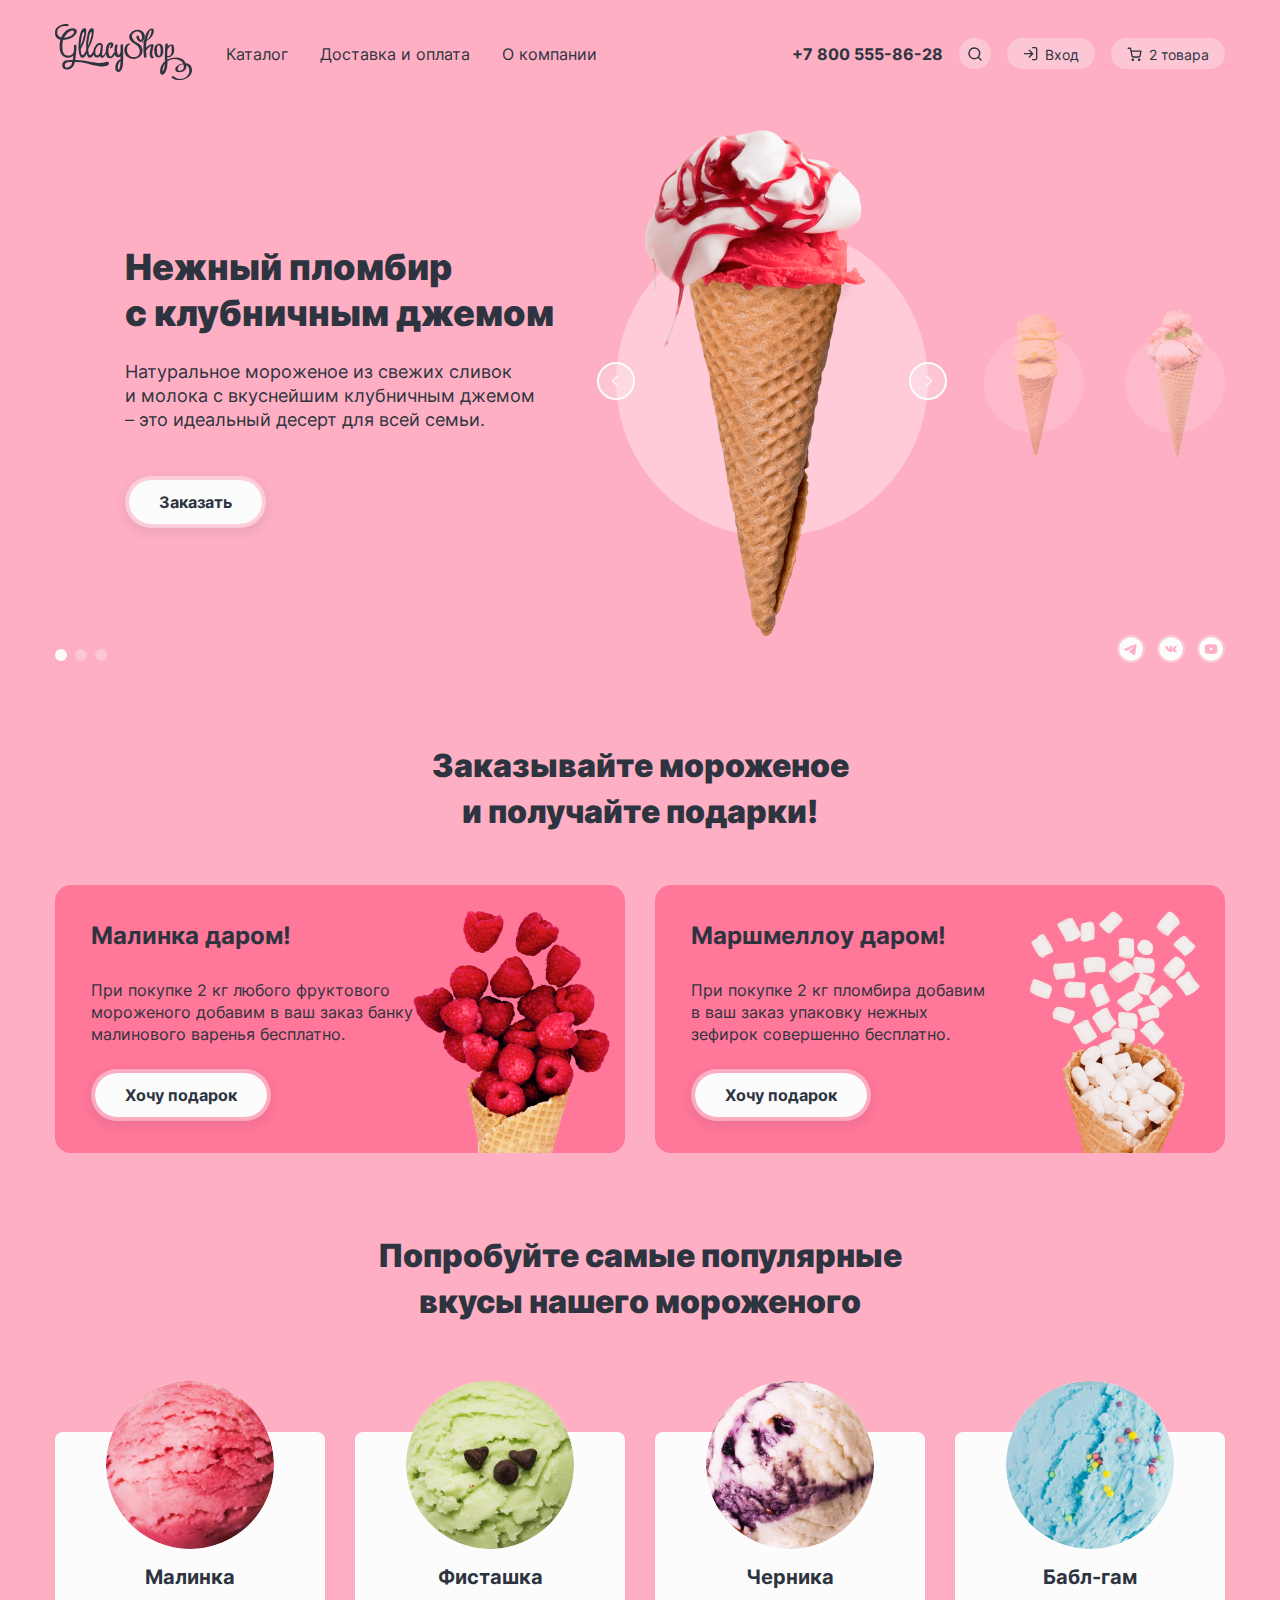
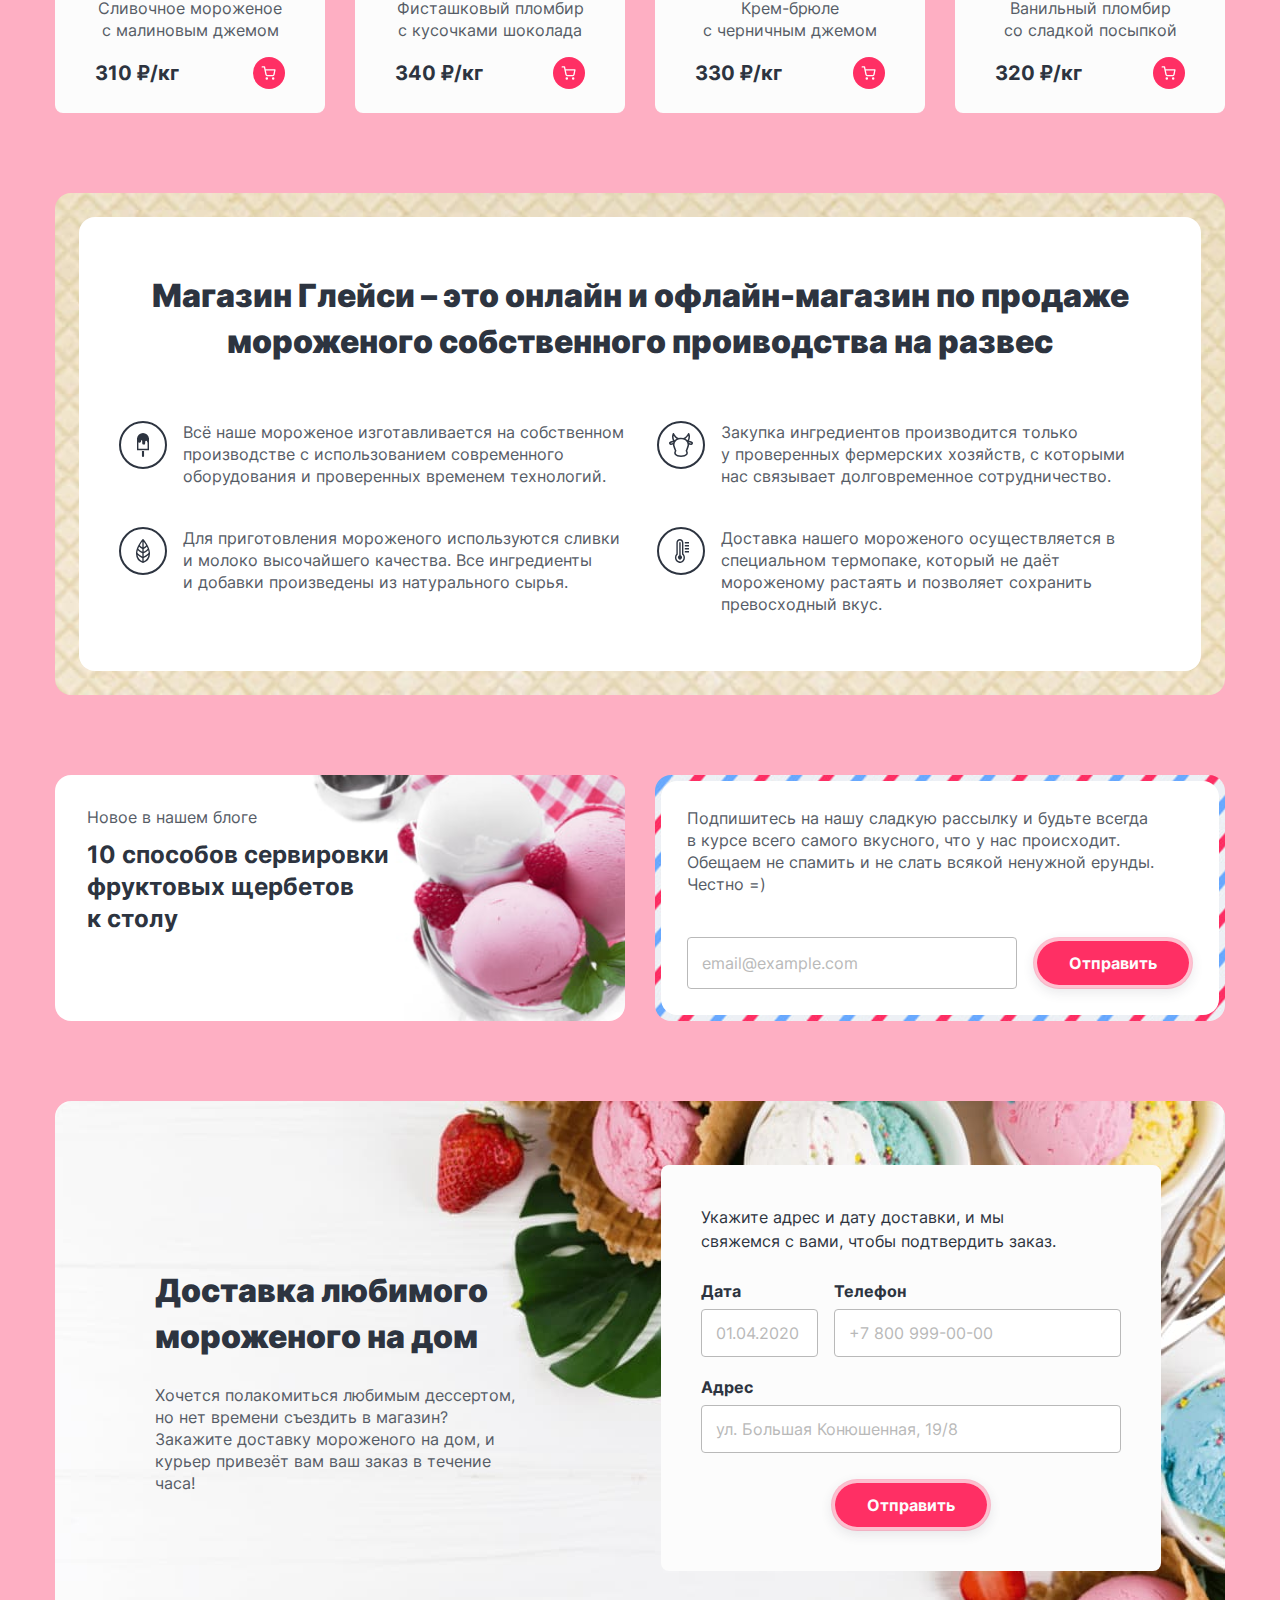
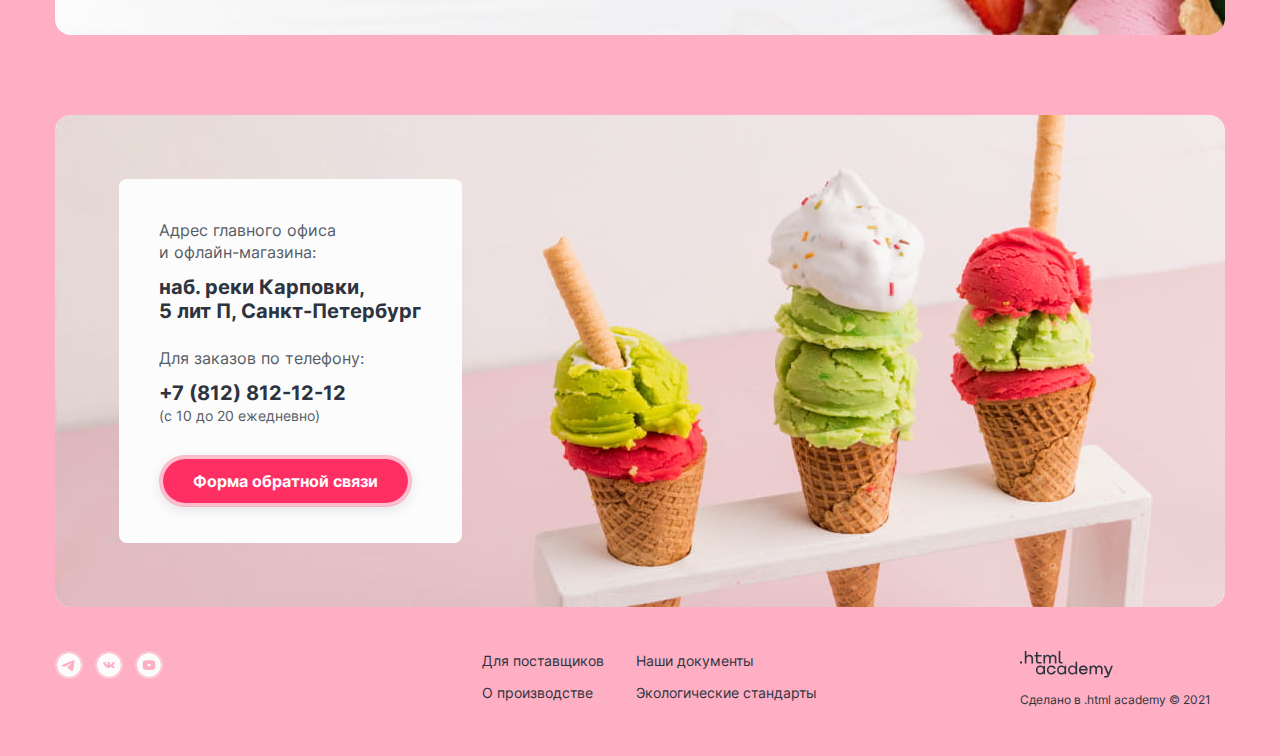
==== commit 61b5daea: ":heavy_check_mark: Сборка #10" ====
--- a/10/index.html
+++ b/10/index.html
@@ -18,27 +18,29 @@
       </a>
       <ul class="nav-list">
         <li class="nav-item">
-          <a href="#" class="header-button-text">Каталог</a>
-          <ul class="popover-list-submenu popover">
-            <li class="popover-item-submenu">
-              <a href="#" class="submenu-link">
-                <span>Новинки</span>
-              </a>
-            </li>
-            <li class="popover-item-submenu-new">
-            <li class="popover-item-submenu">
-              <a href="catalog.html" class="submenu-link">Сливочное</a>
-            </li>
-            <li class="popover-item-submenu">
-              <a href="#" class="submenu-link">Щербеты</a>
-            </li>
-            <li class="popover-item-submenu">
-              <a href="#" class="submenu-link">Фруктовый лед</a>
-            </li>
-            <li class="popover-item-submenu">
-                <a href="#" class="submenu-link">Мелорин</a>
-            </li>
-          </ul>
+          <div class="popover-container">
+            <a href="#" class="header-button-text">Каталог</a>
+            <ul class="popover-list-submenu popover">
+              <li class="popover-item-submenu">
+                <a href="#" class="submenu-link">
+                  <span>Новинки</span>
+                </a>
+              </li>
+              <li class="popover-item-submenu-new">
+              <li class="popover-item-submenu">
+                <a href="catalog.html" class="submenu-link">Сливочное</a>
+              </li>
+              <li class="popover-item-submenu">
+                <a href="#" class="submenu-link">Щербеты</a>
+              </li>
+              <li class="popover-item-submenu">
+                <a href="#" class="submenu-link">Фруктовый лед</a>
+              </li>
+              <li class="popover-item-submenu">
+                  <a href="#" class="submenu-link">Мелорин</a>
+              </li>
+            </ul>
+          </div>
         </li>
         <li class="nav-item">
           <a href="#" class="header-button-text">Доставка и оплата</a>
@@ -53,67 +55,74 @@
         <a href="#" class="header-button-text header-button-tel">+7 800 555-86-28</a>
       </li>
       <li class="header-button-item">
-        <a href="#" class="header-button header-button-search">
-          <span class="visually-hidden">Поиск</span>
-        </a>
-        <div class="popover popover-search">
-          <form class="search-form" action="https://echo.htmlacademy.ru/" method="get">
-            <label for="search" class="visually-hidden"></label>
-            <input type="text" class="form-input" id="search" name="search" placeholder="|Поиск по сайту">
-            <button class="search-delete-button delete-button" type="reset"></button>
-          </form>
+        <div class="popover-container">
+          <a href="#" class="header-button header-button-search">
+            <span class="visually-hidden">Поиск</span>
+          </a>
+          <div class="popover popover-search">
+            <form class="search-form" action="https://echo.htmlacademy.ru/" method="get">
+              <label for="search" class="visually-hidden"></label>
+              <input type="text" class="form-input" id="search" name="search" placeholder="|Поиск по сайту">
+              <button class="search-delete-button delete-button" type="reset"></button>
+            </form>
+          </div>
         </div>
       </li>
       <li class="header-button-item">
-        <a href="#" class="header-button header-button-login">Вход</a>
-        <div class="popover popover-login">
-          <h2 class="content-title">Личный кабинет</h2>
-          <form action="https://echo.htmlacademy.ru/" class="popover-form" method="post">
-            <label for="login-email" class="visually-hidden"></label>
-            <input class="login-form-input form-input" type="text" name="login-email" id="login-email" value="email@example.com">
-            <label for="login-password" class="visually-hidden"></label>
-            <input class="login-form-input form-input" type="password" name="login-password" id="login-password" value="******">
-            <button class="submit-button button login-form-button">Войти</button>
-            <a href="#" class="form-link">Забыли пароль?</a>
-            <a href="#" class="form-link">Регистрация</a>
-          </form>
+        <div class="popover-container">
+          <a href="#" class="header-button header-button-login">Вход</a>
+          <div class="popover popover-login">
+            <h2 class="content-title">Личный кабинет</h2>
+            <form action="https://echo.htmlacademy.ru/" class="popover-form" method="post">
+              <label for="login-email" class="visually-hidden"></label>
+              <input class="login-form-input form-input" type="text" name="login-email" id="login-email" value="email@example.com">
+              <label for="login-password" class="visually-hidden"></label>
+              <input class="login-form-input form-input" type="password" name="login-password" id="login-password" value="******">
+              <button class="submit-button button login-form-button">Войти</button>
+              <a href="#" class="form-link">Забыли пароль?</a>
+              <a href="#" class="form-link">Регистрация</a>
+            </form>
+          </div>
         </div>
       </li>
       <li class="header-button-item">
-        <a href="#" class="header-button header-button-cart">2 товара</a>
-        <div class="popover popover-cart">
-          <h2 class="content-title">Корзина</h2>
-          <ul class="cart-list">
-            <li class="cart-item">
-              <span class="cart-item-tilte cart-item-bold">Малинка</span>
-              <span class="cart-item-info">1 кг х 310 ₽</span>
-              <span class="cart-item-price cart-item-bold">310 ₽</span>
-              <button class="cart-delete-button delete-button" type="reset">
-                  <span class="visually-hidden">Удалить из корзины</span>
-              </button>
-            </li>
-            <li class="cart-item">
-              <span class="cart-item-tilte cart-item-bold">Бабл-гам</span>
-              <span class="cart-item-info">1,5 кг х 320 ₽</span>
-              <span class="cart-item-price cart-item-bold">480 ₽</span>
-              <button class="cart-delete-button delete-button" type="reset">
-                  <span class="visually-hidden">Удалить из корзины</span>
-              </button>
-            </li>
-          </ul>
-          <div class="cart-container">
-            <button class="cart-button button submit-button">Оформить заказ</button>
-            <p class="cart-item-sum cart-item-bold">Итого: 790 ₽</p>
-          </div>
-        </div>
-        <div class="popover popover-cart-empty">
-          <h2 class="popover-title content-title">Ваша корзина пока пуста</h2>
+        <div class="popover-container">
+          <a href="#" class="header-button header-button-cart">2 товара</a>
+          <div class="popover popover-cart">
+            <h2 class="content-title">Корзина</h2>
+            <ul class="cart-list">
+              <li class="cart-item">
+                <span class="cart-item-tilte cart-item-bold">Малинка</span>
+                <span class="cart-item-info">1 кг х 310 ₽</span>
+                <span class="cart-item-price cart-item-bold">310 ₽</span>
+                <button class="cart-delete-button delete-button" type="reset">
+                    <span class="visually-hidden">Удалить из корзины</span>
+                </button>
+              </li>
+              <li class="cart-item">
+                <span class="cart-item-tilte cart-item-bold">Бабл-гам</span>
+                <span class="cart-item-info">1,5 кг х 320 ₽</span>
+                <span class="cart-item-price cart-item-bold">480 ₽</span>
+                <button class="cart-delete-button delete-button" type="reset">
+                    <span class="visually-hidden">Удалить из корзины</span>
+                </button>
+              </li>
+            </ul>
+            <div class="cart-container">
+              <button class="cart-button button submit-button">Оформить заказ</button>
+              <p class="cart-item-sum cart-item-bold">Итого: 790 ₽</p>
+            </div>
+          </div>
+          <div class="popover popover-cart-empty">
+            <h2 class="popover-title content-title">Ваша корзина пока пуста</h2>
+          </div>
         </div>
       </li>
     </ul>
   </header>
 
   <main class="main-container">
+    <h1 class="visually-hidden">Магазин мороженного "GllacyShop"</h1>
     <section class="slider section">
       <ul class="slider-list">
         <li class="slider-item">
@@ -232,7 +241,6 @@
     </section>
 
     <section class="offer section">
-      <h1 class="visually-hidden">Магазин мороженного "GllacyShop"</h1>
       <h2 class="offer-title section-title">Заказывайте мороженое<br> и получайте подарки!</h2>
       <div class="offer-container">
         <div class="offer-for-free">
@@ -242,7 +250,7 @@
         </div>
         <div class="offer-for-free">
           <h3 class="offer-for-free-title content-title">Маршмеллоу даром!</h3>
-          <p class="offer-text">При покупке 2 кг пломбира добавимв ваш заказ упаковку нежных<br> зефирок совершенно бесплатно.</p>
+          <p class="offer-text">При покупке 2 кг пломбира добавим<br> в ваш заказ упаковку нежных<br> зефирок совершенно бесплатно.</p>
           <a class="button" href="#">Хочу подарок</a>
         </div>
       </div>
@@ -376,7 +384,7 @@
         </div>
         <div class="delivery-form-phone form-group">
           <label class="form-label" for="delivery-user-phone">Телефон</label>
-          <input class="form-input" type="text" name="delivery-user-phone" id="delivery-user-phone" placeholder="+7 800 999-00-00">
+          <input class="form-input" type="tel" name="delivery-user-phone" id="delivery-user-phone" placeholder="+7 800 999-00-00">
         </div>
         <div class="delivery-form-address form-group">
           <span class="form-label">
--- a/10/styles/styles.css
+++ b/10/styles/styles.css
@@ -81,7 +81,7 @@
 }
 
 .nav-logo {
-  margin-right: 16px;
+  margin-right: 18px;
 }
 
 .nav-list {
@@ -114,7 +114,6 @@
 }
 
 .header-button-item {
-  position: relative;
   margin-left: 16px;
 }
 
@@ -203,14 +202,19 @@
 
 /* Popovers */
 
+.popover-container {
+  position: relative;
+  padding: 16px 0;
+}
+
 .popover {
   position: absolute;
-  top: 32px;
+  top: 48px;
   right: 0;
   display: none;
   padding: 48px;
   background: #fcfcfc;
-  box-shadow: 0px 15px 40px rgba(45, 52, 64, 0.12);
+  box-shadow: 0 15px 40px rgba(45, 52, 64, 0.12);
   box-sizing: border-box;
   border-radius: 4px;
   z-index: 2;
@@ -323,6 +327,10 @@
   border-radius: 4px;
 }
 
+.form-input[type="password"] {
+  font-size: 12px;
+}
+
 .form-input::placeholder {
   color: #b9b9b9;
 }
@@ -453,10 +461,7 @@
 
 .header-button-item:focus-within .popover,
 .nav-item:focus-within .popover,
-.header-button-text:hover + .popover,
-.header-button-text:focus + .popover,
-.header-button:hover + .popover,
-.header-button:focus + .popover
+.popover-container:hover .popover,
 .header-button-search-current + .popover,
 .header-button-login-current + .popover,
 .header-button-cart-current +.popover {
@@ -523,7 +528,7 @@
   background: #fcfcfc;
   background-clip: padding-box;
   border: 4px solid rgba(252, 252, 252, 0.4);
-  box-shadow: 0px 4px 12px rgba(45, 52, 64, 0.1);
+  box-shadow: 0 4px 12px rgba(45, 52, 64, 0.1);
   border-radius: 26px;
   cursor: pointer;
 }
@@ -531,7 +536,7 @@
 .button:hover {
   background: rgba(252, 252, 252, 0.4);
   border: 4px solid #fcfcfc;
-  box-shadow: 0px 4px 15px rgba(133, 133, 133, 0.15);
+  box-shadow: 0 4px 15px rgba(133, 133, 133, 0.15);
 }
 
 .button:active {
@@ -734,7 +739,7 @@
 }
 
 .offer-title{
-  margin-bottom: 55px;
+  margin-bottom: 50px;
 }
 
 .offer-container {
@@ -744,6 +749,7 @@
 
 .offer-for-free {
   padding: 36px;
+  padding-bottom: 32px;
   background: #ff7799 no-repeat right bottom;
   border-radius: 16px;
 }
@@ -762,7 +768,7 @@
 
 .offer-text {
   margin: 0;
-  margin-bottom: 20px;
+  margin-bottom: 24px;
   width: 328px;
   line-height: 22px;
   margin-right: 170px;
@@ -771,7 +777,7 @@
 /* Popular */
 
 .popular-title {
-  margin-bottom: 105px;
+  margin-bottom: 107px;
 }
 
 .product-list {
@@ -1104,7 +1110,7 @@
   color: #565c66;
   background: #fcfcfc;
   border: 1px solid #b9b9b9;
-  box-shadow: 0px 4px 8px rgba(194, 194, 194, 0.2);
+  box-shadow: 0 4px 8px rgba(194, 194, 194, 0.2);
   border-radius: 1px;
   z-index: 2;
 }
@@ -1142,6 +1148,7 @@
 .contacts-container {
   max-width: 343px;
   padding: 40px;
+  padding-bottom: 36px;
   background: #fcfcfc;
   border-radius: 8px;
 }
@@ -1168,7 +1175,7 @@
 
 .contacts-sign {
   margin: 0;
-  margin-bottom: 25px;
+  margin-bottom: 29px;
   font-size: 14px;
   line-height: 20px;
   color: #565c66;
@@ -1188,12 +1195,12 @@
   display: flex;
   justify-content: space-between;
   width: 1170px;
-  margin: 40px auto;
+  margin: 44px auto 48px;
 }
 
 .footer-menu-list {
   display: grid;
-  grid-template-columns: auto 190px;
+  grid-template-columns: 130px 190px;
   gap: 6px 24px;
   margin: 0;
   padding: 0;
@@ -1260,7 +1267,7 @@
   margin: auto;
   padding: 64px;
   background-color: #fcfcfc;
-  box-shadow: 0px 15px 40px rgba(45, 52, 64, 0.12);
+  box-shadow: 0 15px 40px rgba(45, 52, 64, 0.12);
   border-radius: 8px;
 }
 
@@ -1556,7 +1563,8 @@
 .inner-button {
   align-self: end;
   margin-bottom: 16px;
-  padding: 8px 48px;
+  padding: 9px 52px;
+  font-size: 14px;
   background: rgba(252, 252, 252, 0.3);
   background-clip: padding-box;
   border: 2px solid #fcfcfc;
@@ -1569,7 +1577,7 @@
 }
 
 .inner-button:active {
-  padding: 8px 48px;
+  padding: 9px 52px;
   background: rgba(252, 252, 252, 0.5);
   border: 2px solid rgba(252, 252, 252, 0);
 }
@@ -1600,6 +1608,7 @@
 .pagination-list {
   display: flex;
   margin: 0;
+  margin-right: -8px;
   padding: 0;
   list-style: none;
 }
@@ -1609,9 +1618,9 @@
   width: 24px;
   height: 24px;
   margin: 0 1px;
-  padding: 0 6px;
   color: inherit;
   text-decoration: none;
+  text-align: center;
   border: 1px solid transparent;
   border-radius: 50px;
 }
@@ -1639,7 +1648,6 @@
 }
 
 .pagination-prev {
-  margin-right: 8px;
   background: url('../images/icons/arrow-left.svg') no-repeat center;
   opacity: 0.3;
 }
@@ -1658,11 +1666,9 @@
 
 .pagination-current {
   background: #fcfcfc;
-  background-size: 24px;
 }
 
 .pagination-next {
-  margin-left: 8px;
   background: url('../images/icons/arrow-right.svg') no-repeat center;
 }
 
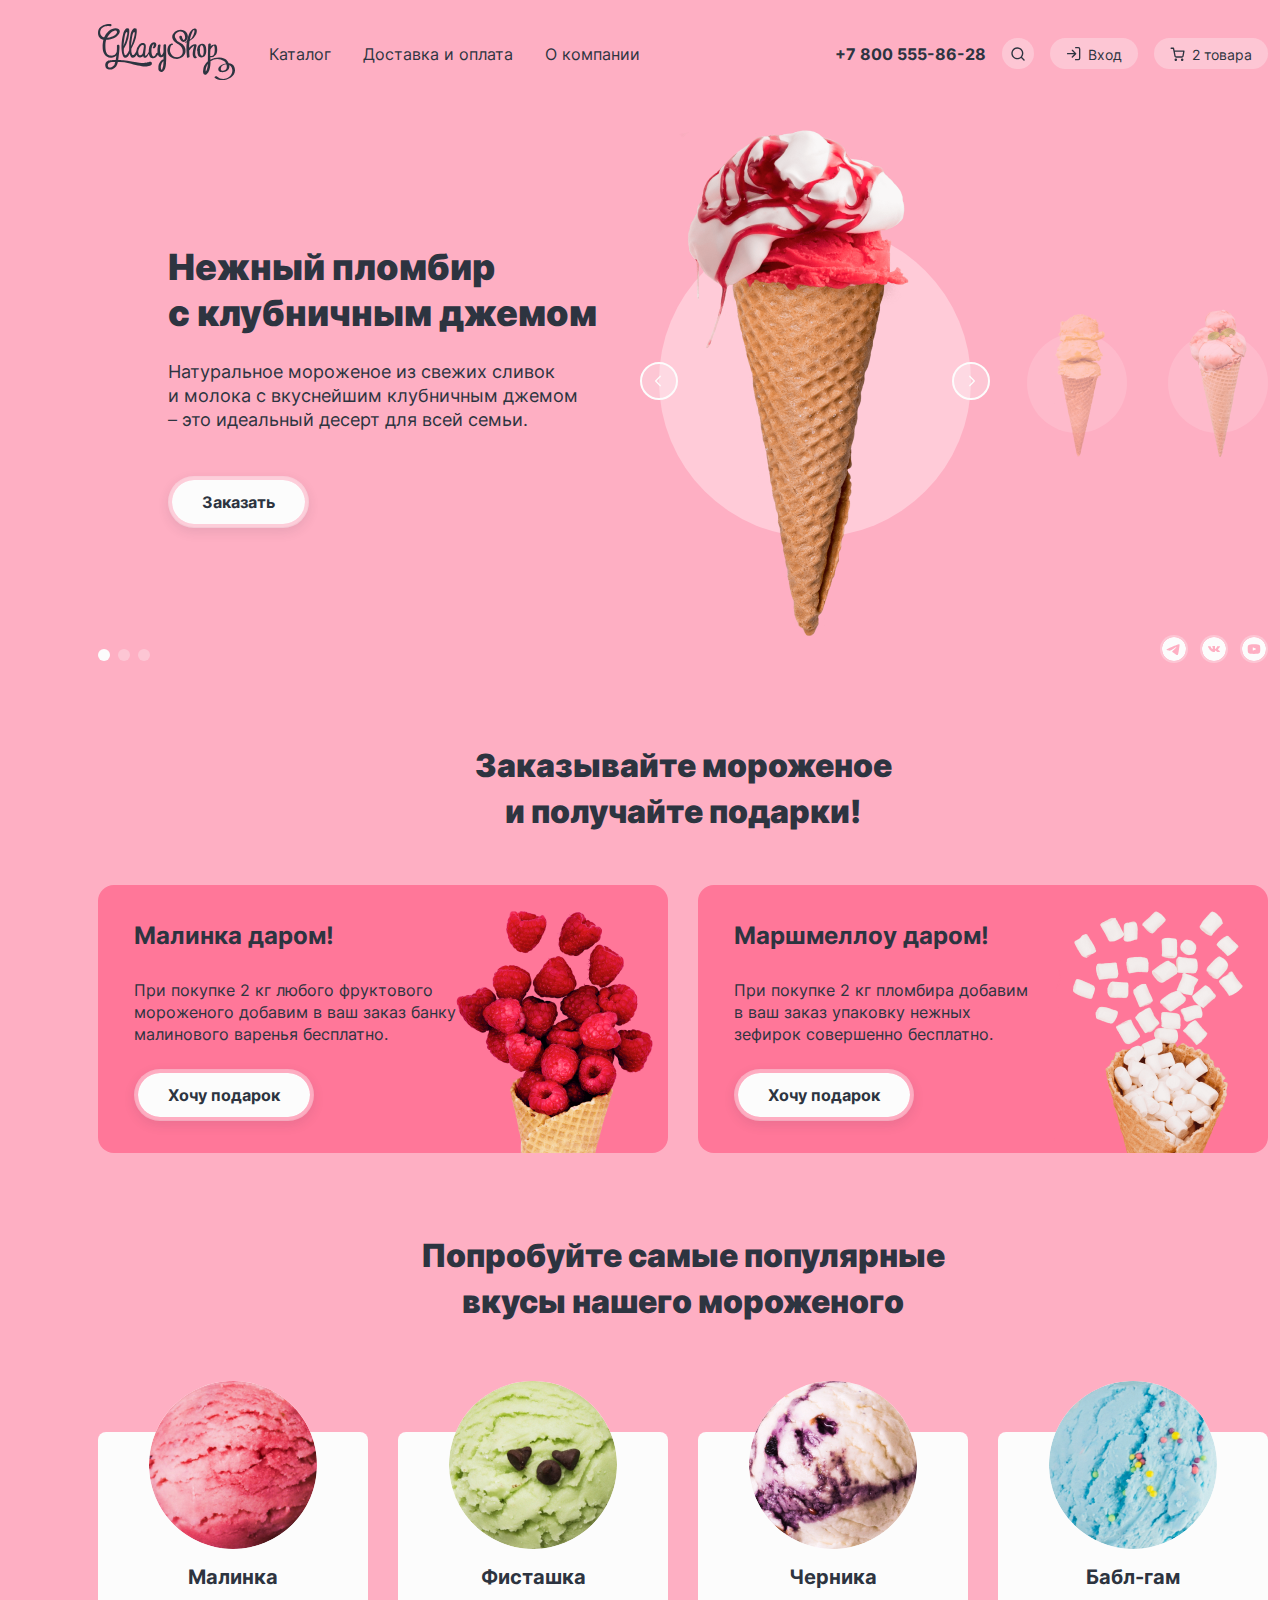
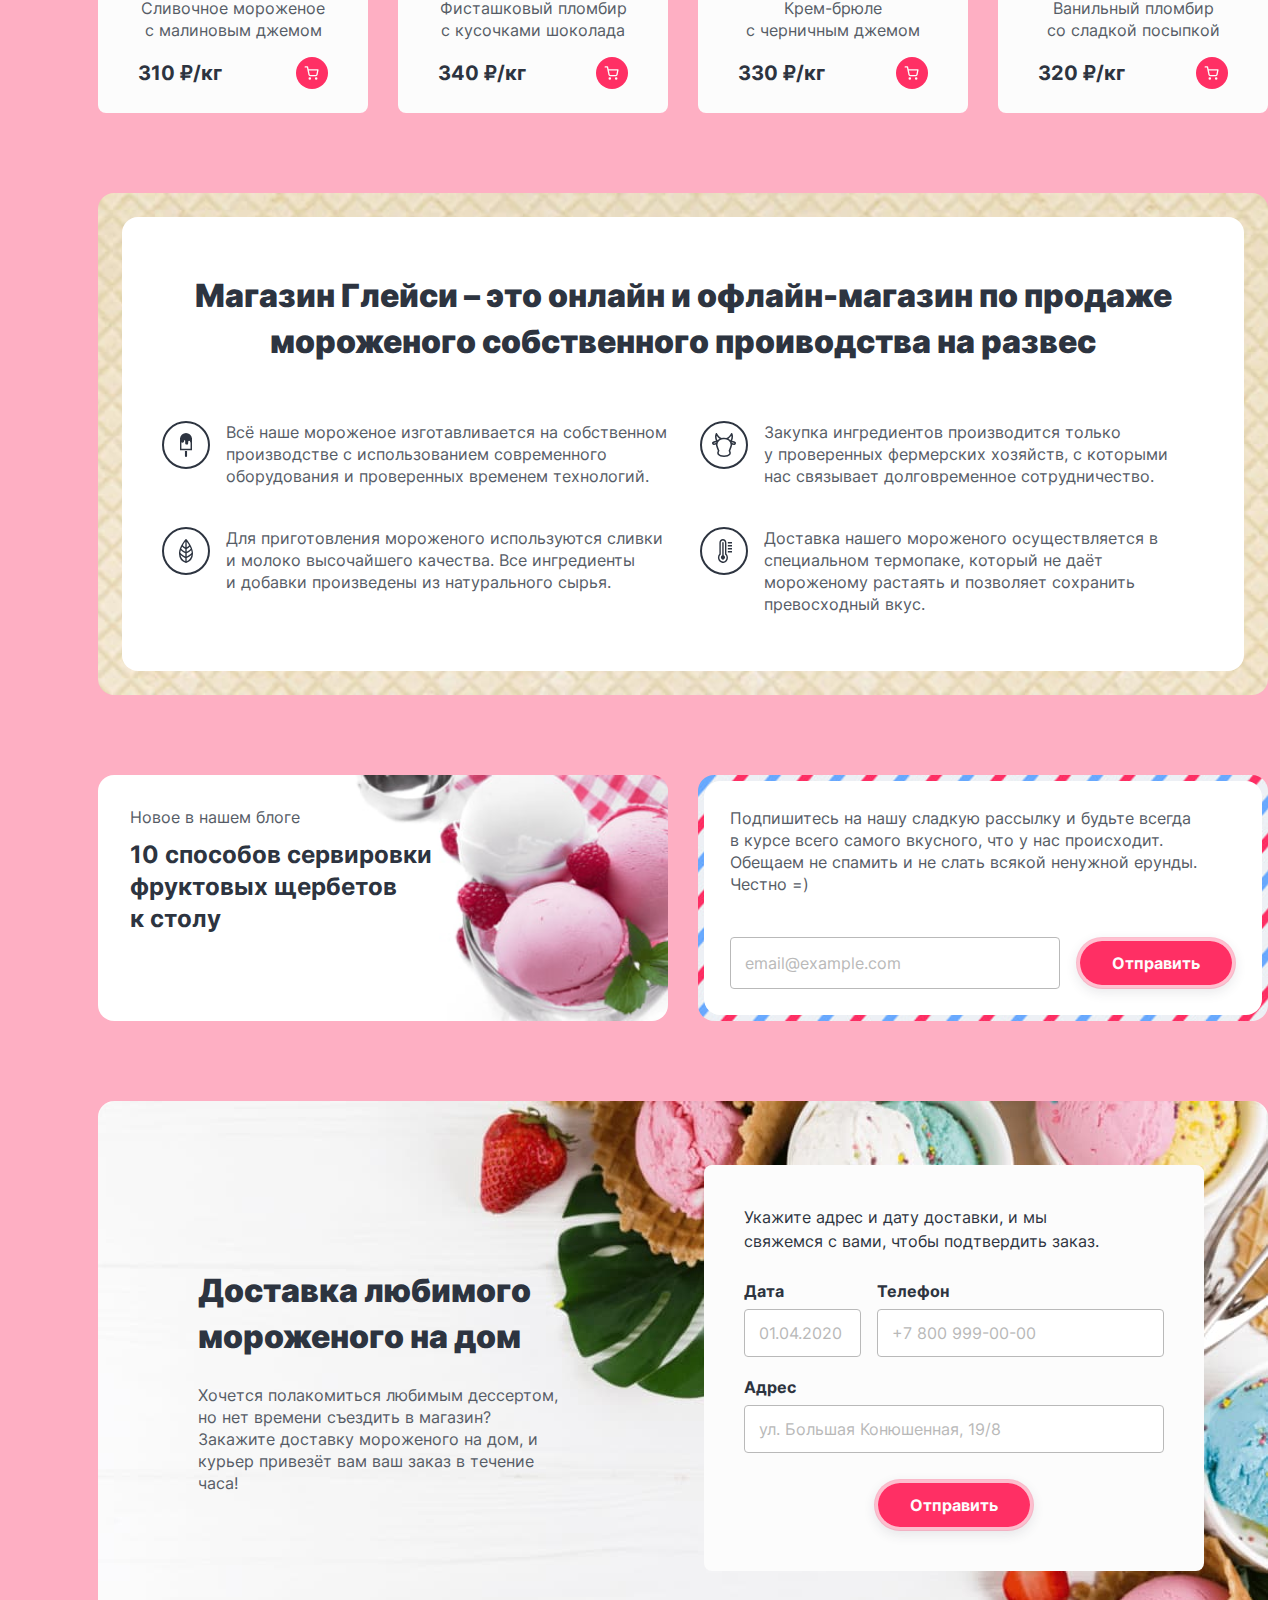
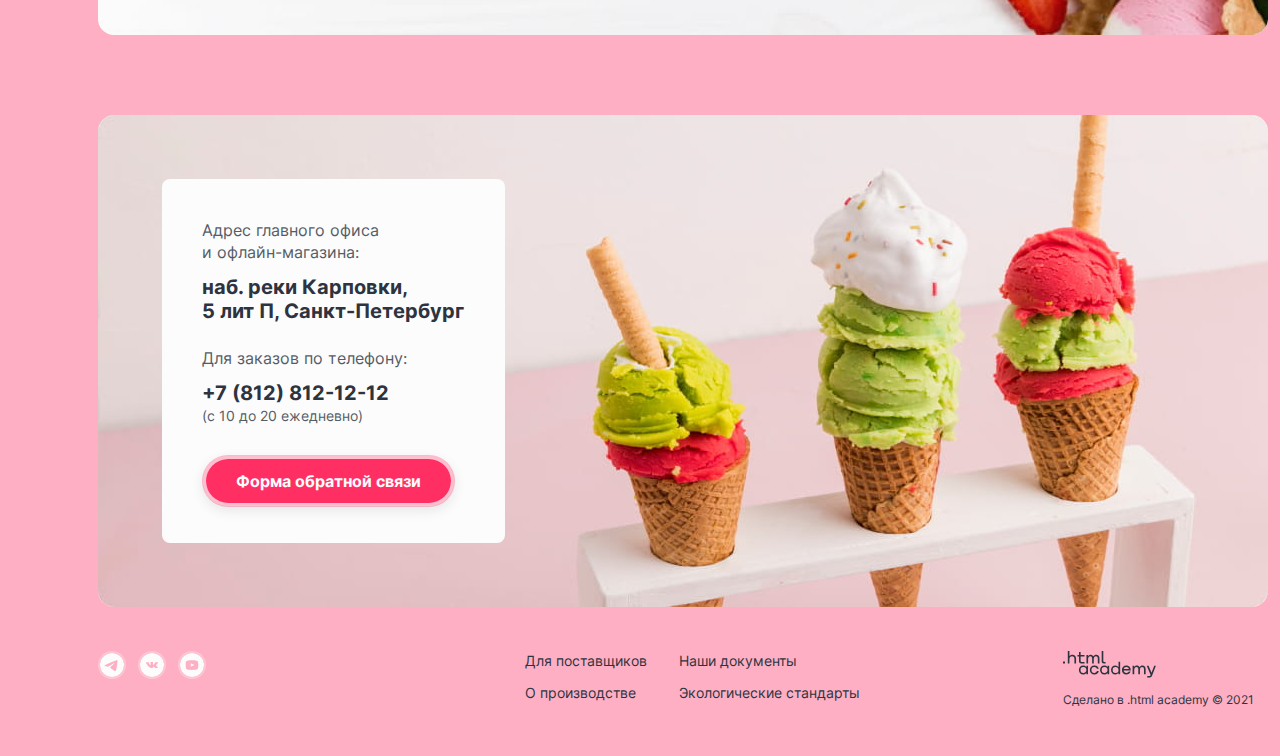
==== commit 884df4bb: ":heavy_check_mark: Сборка #10" ====
--- a/10/index.html
+++ b/10/index.html
@@ -19,50 +19,50 @@
       <ul class="nav-list">
         <li class="nav-item">
           <div class="popover-container">
-            <a href="#" class="header-button-text">Каталог</a>
+            <a class="header-button-text" href="#">Каталог</a>
             <ul class="popover-list-submenu popover">
               <li class="popover-item-submenu">
-                <a href="#" class="submenu-link">
+                <a class="submenu-link" href="#">
                   <span>Новинки</span>
                 </a>
               </li>
               <li class="popover-item-submenu-new">
               <li class="popover-item-submenu">
-                <a href="catalog.html" class="submenu-link">Сливочное</a>
+                <a class="submenu-link" href="catalog.html">Сливочное</a>
               </li>
               <li class="popover-item-submenu">
-                <a href="#" class="submenu-link">Щербеты</a>
+                <a class="submenu-link" href="#">Щербеты</a>
               </li>
               <li class="popover-item-submenu">
-                <a href="#" class="submenu-link">Фруктовый лед</a>
+                <a class="submenu-link" href="#">Фруктовый лед</a>
               </li>
               <li class="popover-item-submenu">
-                  <a href="#" class="submenu-link">Мелорин</a>
+                  <a class="submenu-link" href="#">Мелорин</a>
               </li>
             </ul>
           </div>
         </li>
         <li class="nav-item">
-          <a href="#" class="header-button-text">Доставка и оплата</a>
+          <a class="header-button-text" href="#">Доставка и оплата</a>
         </li>
         <li class="nav-item">
-          <a href="#" class="header-button-text">О компании</a>
+          <a class="header-button-text" href="#">О компании</a>
         </li>
       </ul>
     </nav>
     <ul class="header-button-list">
       <li class="header-button-item">
-        <a href="#" class="header-button-text header-button-tel">+7 800 555-86-28</a>
+        <a class="header-button-text header-button-tel" href="#">+7 800 555-86-28</a>
       </li>
       <li class="header-button-item">
         <div class="popover-container">
-          <a href="#" class="header-button header-button-search">
+          <a class="header-button header-button-search" href="#">
             <span class="visually-hidden">Поиск</span>
           </a>
           <div class="popover popover-search">
             <form class="search-form" action="https://echo.htmlacademy.ru/" method="get">
-              <label for="search" class="visually-hidden"></label>
-              <input type="text" class="form-input" id="search" name="search" placeholder="|Поиск по сайту">
+              <label class="visually-hidden" for="search"></label>
+              <input class="form-input" type="text" id="search" name="search" placeholder="|Поиск по сайту">
               <button class="search-delete-button delete-button" type="reset"></button>
             </form>
           </div>
@@ -70,24 +70,24 @@
       </li>
       <li class="header-button-item">
         <div class="popover-container">
-          <a href="#" class="header-button header-button-login">Вход</a>
+          <a class="header-button header-button-login" href="#">Вход</a>
           <div class="popover popover-login">
             <h2 class="content-title">Личный кабинет</h2>
-            <form action="https://echo.htmlacademy.ru/" class="popover-form" method="post">
-              <label for="login-email" class="visually-hidden"></label>
-              <input class="login-form-input form-input" type="text" name="login-email" id="login-email" value="email@example.com">
-              <label for="login-password" class="visually-hidden"></label>
-              <input class="login-form-input form-input" type="password" name="login-password" id="login-password" value="******">
-              <button class="submit-button button login-form-button">Войти</button>
-              <a href="#" class="form-link">Забыли пароль?</a>
-              <a href="#" class="form-link">Регистрация</a>
+            <form class="popover-form" action="https://echo.htmlacademy.ru/" method="post">
+              <label class="visually-hidden" for="login-email"></label>
+              <input class="login-form-input form-input" type="text" id="login-email" name="login-email" value="email@example.com">
+              <label class="visually-hidden" for="login-password"></label>
+              <input class="login-form-input form-input" type="password" id="login-password" name="login-password" value="******">
+              <button class="submit-button button login-form-button" type="button">Войти</button>
+              <a class="form-link">Забыли пароль? href="#"</a>
+              <a class="form-link" href="#">Регистрация</a>
             </form>
           </div>
         </div>
       </li>
       <li class="header-button-item">
         <div class="popover-container">
-          <a href="#" class="header-button header-button-cart">2 товара</a>
+          <a class="header-button header-button-cart" href="#">2 товара</a>
           <div class="popover popover-cart">
             <h2 class="content-title">Корзина</h2>
             <ul class="cart-list">
@@ -109,7 +109,7 @@
               </li>
             </ul>
             <div class="cart-container">
-              <button class="cart-button button submit-button">Оформить заказ</button>
+              <button class="cart-button button submit-button" type="submit">Оформить заказ</button>
               <p class="cart-item-sum cart-item-bold">Итого: 790 ₽</p>
             </div>
           </div>
@@ -261,56 +261,56 @@
 
       <ul class="product-list">
         <li class="product-card">
-          <a href="#" class="product-card-link">
+          <a class="product-card-link" href="#">
             <img class="product-card-image" src="./images/catalog-items/raspberry.jpg" width="168" height="168" alt="Малиновое мороженое">
             <h3 class="product-card-title">Малинка</h3>
           </a>
           <p class="product-card-text">Сливочное мороженое с малиновым джемом</p>
           <div class="product-card-container">
             <span class="product-card-price">310 ₽/кг</span>
-            <button class="product-card-button">
+            <button class="product-card-button" type="button">
               <span class="visually-hidden">Корзина</span>
             </button>
           </div>
         </li>
 
         <li class="product-card">
-          <a href="#" class="product-card-link">
+          <a class="product-card-link" href="#">
             <img class="product-card-image" src="./images/catalog-items/pistachio.jpg" width="168" height="168" alt="Фисташковое мороженое">
             <h3 class="product-card-title">Фисташка</h3>
           </a>
           <p class="product-card-text">Фисташковый пломбир с кусочками шоколада</p>
           <div class="product-card-container">
             <span class="product-card-price">340 ₽/кг</span>
-            <button class="product-card-button">
+            <button class="product-card-button" type="button">
               <span class="visually-hidden">Корзина</span>
             </button>
           </div>
         </li>
 
         <li class="product-card">
-          <a href="#" class="product-card-link">
+          <a class="product-card-link" href="#">
             <img class="product-card-image" src="./images/catalog-items/blueberry.jpg" width="168" height="168" alt="Черничное мороженое">
             <h3 class="product-card-title">Черника</h3>
           </a>
           <p class="product-card-text">Крем-брюле<br> с черничным джемом</p>
           <div class="product-card-container">
             <span class="product-card-price">330 ₽/кг</span>
-            <button class="product-card-button">
+            <button class="product-card-button" type="button">
               <span class="visually-hidden">Корзина</span>
             </button>
           </div>
         </li>
 
         <li class="product-card">
-          <a href="#" class="product-card-link">
+          <a class="product-card-link" href="#">
             <img class="product-card-image" src="./images/catalog-items/buble-gum.jpg" width="168" height="168" alt="Мороженое со вкусом Бабл-гам">
             <h3 class="product-card-title">Бабл-гам</h3>
           </a>
           <p class="product-card-text">Ванильный пломбир<br> со сладкой посыпкой</p>
           <div class="product-card-container">
             <span class="product-card-price">320 ₽/кг</span>
-            <button class="product-card-button">
+            <button class="product-card-button" type="button">
               <span class="visually-hidden">Корзина</span>
             </button>
           </div>
@@ -350,9 +350,9 @@
           <p class="subs-text text">
             Подпишитесь на нашу сладкую рассылку и будьте всегда<br> в курсе всего самого вкусного, что у нас происходит. Обещаем не спамить и не слать всякой ненужной ерунды. Честно =)
           </p>
-          <form action="https://echo.htmlacademy.ru/" class="subs-form" method="post">
+          <form class="subs-form" action="https://echo.htmlacademy.ru/" method="post">
             <label class="visually-hidden" for="email">E-mail</label>
-            <input class="form-input subs-input" type="email" name="email" id="email" placeholder="email@example.com">
+            <input class="form-input subs-input" type="email" id="email" name="email" placeholder="email@example.com">
             <button class="submit-button button" type="submit">Отправить</button>
           </form>
         </div>
@@ -364,7 +364,7 @@
         <h2 class="delivery-title section-title">Доставка любимого мороженого на дом</h2>
         <p class="delivery-text text">Хочется полакомиться любимым дессертом, но нет времени съездить в магазин? Закажите доставку мороженого на дом, и курьер привезёт вам ваш заказ в течение часа!</p>
       </div>
-      <form action="https://echo.htmlacademy.ru/" class="delivery-form" method="post">
+      <form class="delivery-form" action="https://echo.htmlacademy.ru/" method="post">
         <p class="form-text">Укажите адрес и дату доставки, и мы свяжемся с вами, чтобы подтвердить заказ.</p>
         <div class="delivery-form-date form-group">
           <span class="form-label">
@@ -380,11 +380,11 @@
               </span>
             </span>
           </span>
-          <input class="form-input" type="text" name="delivery-date" id="delivery-date" placeholder="01.04.2020">
+          <input class="form-input" type="text" id="delivery-date" name="delivery-date" placeholder="01.04.2020">
         </div>
         <div class="delivery-form-phone form-group">
           <label class="form-label" for="delivery-user-phone">Телефон</label>
-          <input class="form-input" type="tel" name="delivery-user-phone" id="delivery-user-phone" placeholder="+7 800 999-00-00">
+          <input class="form-input" type="tel" id="delivery-user-phone" name="delivery-user-phone" placeholder="+7 800 999-00-00">
         </div>
         <div class="delivery-form-address form-group">
           <span class="form-label">
@@ -400,7 +400,7 @@
               </span>
             </span>
           </span>
-          <input class="form-input" type="text" name="delivery-address" id="delivery-address" placeholder="ул. Большая Конюшенная, 19/8">
+          <input class="form-input" type="text" id="delivery-address" name="delivery-address" placeholder="ул. Большая Конюшенная, 19/8">
         </div>
         <button class="delivery-button submit-button button" type="submit">Отправить</button>
       </form>
@@ -414,7 +414,7 @@
         <p class="contacts-text text">Для заказов по телефону:</p>
         <a class="contacts-tel" href="#">+7 (812) 812-12-12</a>
         <p class="contacts-sign">(с 10 до 20 ежедневно)</p>
-        <a href="#" class="contacts-button submit-button button">Форма обратной связи</a>
+        <a class="contacts-button submit-button button" href="#">Форма обратной связи</a>
       </div>
     </section>
   </main>
@@ -440,21 +440,21 @@
 
     <ul class="footer-menu-list">
       <li class="footer-menu-item">
-        <a href="#" class="footer-menu-link">Для поставщиков</a>
+        <a class="footer-menu-link" href="#">Для поставщиков</a>
       </li>
       <li class="footer-menu-item">
-        <a href="#" class="footer-menu-link">Наши документы</a>
+        <a class="footer-menu-link" href="#">Наши документы</a>
       </li>
       <li class="footer-menu-item">
-        <a href="#" class="footer-menu-link">О производстве</a>
+        <a class="footer-menu-link" href="#">О производстве</a>
       </li>
       <li class="footer-menu-item">
-        <a href="#" class="footer-menu-link">Экологические стандарты</a>
+        <a class="footer-menu-link" href="#">Экологические стандарты</a>
       </li>
     </ul>
 
     <div class="footer-brand">
-      <a href="https://htmlacademy.ru/" class="footer-brand-logo">
+      <a class="footer-brand-logo" href="https://htmlacademy.ru/">
         <img src="./images/icons/logo_htmlacademy.svg" width="93" height="27" alt="Логотип HTML-Академии">
       </a>
       <p class="footer-brand-text">Сделано в <a href="https://htmlacademy.ru/">.html academy</a> © 2021</p>
@@ -465,14 +465,14 @@
     <section class="modal modal-checkback">
       <button class="close-button" type="button"></button>
       <h2 class="modal-title content-title">Мы обязательно ответим вам!</h2>
-      <form action="https://echo.htmlacademy.ru/" class="modal-form" method="post">
-        <label for="checkback-name" class="visually-hidden"></label>
-        <input type="text" name="checkback-name" id="checkback-name" class="form-input modal-input" placeholder="Имя и Фамилия">
-        <label for="checkback-email" class="visually-hidden"></label>
-        <input type="text" name="checkback-email" id="checkback-email" class="form-input modal-input" placeholder="email@example.com">
-        <label for="checkback-text" class="visually-hidden"></label>
-        <textarea class="form-input modal-input" name="checkback-text" id="checkback-text" placeholder="В свободной форме" rows="6"></textarea>
-        <button class="modal-button submit-button button">Отправить</button>
+      <form class="modal-form" action="https://echo.htmlacademy.ru/" method="post">
+        <label class="visually-hidden" for="checkback-name"></label>
+        <input class="form-input modal-input" type="text" id="checkback-name" name="checkback-name" placeholder="Имя и Фамилия">
+        <label class="visually-hidden" for="checkback-email"></label>
+        <input class="form-input modal-input" type="text" id="checkback-email" name="checkback-email" placeholder="email@example.com">
+        <label class="visually-hidden" for="checkback-text"></label>
+        <textarea class="form-input modal-input" id="checkback-text" name="checkback-text" placeholder="В свободной форме" rows="6"></textarea>
+        <button class="modal-button submit-button button" type="submit">Отправить</button>
       </form>
     </section>
   </div>
--- a/10/styles/styles.css
+++ b/10/styles/styles.css
@@ -1,25 +1,25 @@
 /* font Inter */
 @font-face {
-  font-family: 'Inter';
+  font-family: "Inter";
   font-style: normal;
   font-weight: 400;
-  src: url('../fonts/inter-400.woff2') format('woff2');
+  src: url("../fonts/inter-400.woff2") format("woff2");
   font-display: swap;
 }
 
 @font-face {
-  font-family: 'Inter';
+  font-family: "Inter";
   font-style: normal;
   font-weight: 700;
-  src: url('../fonts/inter-700.woff2') format('woff2');
+  src: url("../fonts/inter-700.woff2") format("woff2");
   font-display: swap;
 }
 
 @font-face {
-  font-family: 'Inter';
+  font-family: "Inter";
   font-style: normal;
   font-weight: 900;
-  src: url('../fonts/inter-900.woff2') format('woff2');
+  src: url("../fonts/inter-900.woff2") format("woff2");
   font-display: swap;
 }
 
@@ -36,9 +36,10 @@
 body {
   display: flex;
   flex-direction: column;
+  min-width: 1366px;
   min-height: 100%;
   margin: 0;
-  font-family: 'Inter', 'Arial', sans-serif;
+  font-family: "Inter", "Arial", sans-serif;
   font-size: 16px;
   line-height: 24px;
   color: #2d3440;
@@ -78,6 +79,7 @@
 .nav {
   display: flex;
   justify-content: space-between;
+  max-width: 600px;
 }
 
 .nav-logo {
@@ -169,15 +171,15 @@
 
 .header-button-search::before {
   left: 8px;
-  background: url('../images/icons/search.svg') no-repeat center;
+  background: url("../images/icons/search.svg") no-repeat center;
 }
 
 .header-button-login::before {
-  background: url('../images/icons/log-in.svg') no-repeat center;
-}
-
-.header-button-cart::before{
-  background: url('../images/icons/cart.svg') no-repeat center;
+  background: url("../images/icons/log-in.svg") no-repeat center;
+}
+
+.header-button-cart::before {
+  background: url("../images/icons/cart.svg") no-repeat center;
 }
 
 .header-button-current,
@@ -189,15 +191,15 @@
 }
 
 .header-button-search-current::before {
-  background: url('../images/icons/search-ligth.svg') no-repeat center;
-}
-
-.header-button-login-current::before{
-  background: url('../images/icons/log-in-light.svg') no-repeat center;
+  background: url("../images/icons/search-ligth.svg") no-repeat center;
+}
+
+.header-button-login-current::before {
+  background: url("../images/icons/log-in-light.svg") no-repeat center;
 }
 
 .header-button-cart-current::before {
-  background: url('../images/icons/cart-light.svg') no-repeat center;
+  background: url("../images/icons/cart-light.svg") no-repeat center;
 }
 
 /* Popovers */
@@ -277,7 +279,7 @@
 .delete-button {
   width: 16px;
   height: 16px;
-  background: url('../images/icons/cross.svg') no-repeat center;
+  background: url("../images/icons/cross.svg") no-repeat center;
   background-size: 16px;
   border: none;
   cursor: pointer;
@@ -322,7 +324,7 @@
   padding: 13px 14px;
   font: inherit;
   line-height: 20px;
-  background: #fff;
+  background: #ffffff;
   border: 1px solid #b9b9b9;
   border-radius: 4px;
 }
@@ -413,11 +415,11 @@
 }
 
 .cart-item:first-child {
-  background: url('../images/cart-items/cart-raspberry.png') no-repeat left center;
+  background: url("../images/cart-items/cart-raspberry.png") no-repeat left center;
 }
 
 .cart-item:last-child {
-  background: url('../images/cart-items/cart-buble-gum.png') no-repeat left center;
+  background: url("../images/cart-items/cart-buble-gum.png") no-repeat left center;
 }
 
 .cart-item-bold {
@@ -459,12 +461,12 @@
   border-top: 1px solid #e7e7e7;
 }
 
-.header-button-item:focus-within .popover,
-.nav-item:focus-within .popover,
 .popover-container:hover .popover,
 .header-button-search-current + .popover,
 .header-button-login-current + .popover,
-.header-button-cart-current +.popover {
+.header-button-cart-current + .popover,
+.header-button-item:focus-within .popover,
+.nav-item:focus-within .popover {
   display: block;
 }
 
@@ -477,7 +479,7 @@
   margin: 0 auto;
 }
 
-.section{
+.section {
   margin-bottom: 80px;
 }
 
@@ -579,7 +581,7 @@
   top: 254px;
   width: 38px;
   height: 38px;
-  background: rgba(252, 252, 252, 0.3) url('../images/icons/arrow-left-light.svg') no-repeat center;
+  background: rgba(252, 252, 252, 0.3) url("../images/icons/arrow-left-light.svg") no-repeat center;
   border: 2px solid #fcfcfc;
   border-radius: 26px;
   cursor: pointer;
@@ -595,16 +597,16 @@
 }
 
 .slider-button:hover {
-  background: #fcfcfc url('../images/icons/arrow-left.svg') no-repeat center;
+  background: #fcfcfc url("../images/icons/arrow-left.svg") no-repeat center;
 }
 
 .slider-button:active {
-  background: rgba(252, 252, 252, 0.5) url('../images/icons/arrow-left.svg') no-repeat center;
+  background: rgba(252, 252, 252, 0.5) url("../images/icons/arrow-left.svg") no-repeat center;
   border: 2px solid  rgba(252, 252, 252, 0);
 }
 
 .slider-button:focus {
-  background: rgba(252, 252, 252, 0.3) url('../images/icons/arrow-left.svg') no-repeat center;
+  background: rgba(252, 252, 252, 0.3) url("../images/icons/arrow-left.svg") no-repeat center;
   border: none;
   outline: 2px solid #2d3440;
 }
@@ -694,7 +696,6 @@
   display: block;
   width: 28px;
   height: 28px;
-  background: #feafc3 no-repeat center;
   background-clip: padding-box;
   background-size: 24px;
   border: 2px solid rgba(252, 252, 252, 0.3);
@@ -717,15 +718,15 @@
 }
 
 .social-tg {
-  background-image: url('../images/icons/telegram.svg');
+  background-image: url("../images/icons/telegram.svg");
 }
 
 .social-vk {
-  background-image: url('../images/icons/vk.svg');
+  background-image: url("../images/icons/vk.svg");
 }
 
 .social-yt {
-  background-image: url('../images/icons/youtube.svg');
+  background-image: url("../images/icons/youtube.svg");
 }
 
 /* Offer */
@@ -738,7 +739,7 @@
   text-align: center;
 }
 
-.offer-title{
+.offer-title {
   margin-bottom: 50px;
 }
 
@@ -755,11 +756,11 @@
 }
 
 .offer-for-free:first-child {
-  background-image: url('../images/backgrounds/raspberry-offer.png');
+  background-image: url("../images/backgrounds/raspberry-offer.png");
 }
 
 .offer-for-free:last-child {
-  background-image: url('../images/backgrounds/marshmallow-offer.png');
+  background-image: url("../images/backgrounds/marshmallow-offer.png");
 }
 
 .offer-for-free-title {
@@ -842,7 +843,7 @@
 .product-card-button {
   width: 32px;
   height: 32px;
-  background: #ff2f64 url('../images/icons/cart-light.svg') no-repeat center;
+  background: #ff2f64 url("../images/icons/cart-light.svg") no-repeat center;
   background-size: 16px;
   border: none;
   border-radius: 26px;
@@ -850,12 +851,12 @@
 }
 
 .product-card-button:hover {
-  background: rgba(252, 252, 252, 0.3) url('../images/icons/cart.svg') no-repeat center;
+  background: rgba(252, 252, 252, 0.3) url("../images/icons/cart.svg") no-repeat center;
   border: 2px solid #ff2f64;
 }
 
 .product-card-button:active {
-  background: #ffcbd8 url('../images/icons/cart.svg') no-repeat center;
+  background: #ffcbd8 url("../images/icons/cart.svg") no-repeat center;
   border: 2px solid #ff2f64;
 }
 
@@ -864,24 +865,24 @@
 }
 
 .product-card-button:disabled {
-  background: #b9b9b9 url('../images/icons/cart.svg') no-repeat center;
+  background: #b9b9b9 url("../images/icons/cart.svg") no-repeat center;
 }
 
 /* Info */
 
 .info {
   padding: 24px;
-  background: url('../images/backgrounds/info-bg.jpg') no-repeat center/cover;
+  background: url("../images/backgrounds/info-bg.jpg") no-repeat center/cover;
   border-radius: 16px;
 }
 
 .info-container {
   padding: 56px 40px;
-  background: #fff;
+  background: #ffffff;
   border-radius: 16px;
 }
 
-.info-title{
+.info-title {
   margin-bottom: 56px;
 }
 
@@ -907,25 +908,25 @@
   left: 0;
   width: 48px;
   height: 48px;
-  border: 2px solid #2D3440;
+  border: 2px solid #2d3440;
   border-radius: 50%;
   content: "";
 }
 
 .info-item:first-child::before {
-  background: url('../images/icons/ice-cream.svg') no-repeat center;
+  background: url("../images/icons/ice-cream.svg") no-repeat center;
 }
 
 .info-item:nth-child(2)::before {
-  background: url('../images/icons/cow.svg') no-repeat center;
+  background: url("../images/icons/cow.svg") no-repeat center;
 }
 
 .info-item:nth-child(3)::before {
-  background: url('../images/icons/leaf.svg') no-repeat center;
+  background: url("../images/icons/leaf.svg") no-repeat center;
 }
 
 .info-item:last-child::before {
-  background: url('../images/icons/thermometer.svg') no-repeat center;
+  background: url("../images/icons/thermometer.svg") no-repeat center;
 }
 
 /* Newsbreak */
@@ -938,7 +939,7 @@
 .news {
   margin-right: 30px;
   padding: 32px;
-  background: #fff url('../images/backgrounds/news-bg.jpg') center/cover no-repeat;
+  background: #ffffff url("../images/backgrounds/news-bg.jpg") center/cover no-repeat;
   border-radius: 16px;
 }
 
@@ -958,13 +959,13 @@
 
 .subs {
   padding: 6px;
-  background: url('../images/backgrounds/subs-bg.jpg') center/cover no-repeat;
+  background: url("../images/backgrounds/subs-bg.jpg") center/cover no-repeat;
   border-radius: 16px;
 }
 
 .subs-container {
   padding: 26px;
-  background: #fff;
+  background: #ffffff;
   border-radius: 16px;
 }
 
@@ -1025,7 +1026,7 @@
   justify-content: space-between;
   padding: 64px;
   padding-left: 100px;
-  background: #fcfcfc url('../images/backgrounds/delivery-bg.jpg') center/cover no-repeat;
+  background: #fcfcfc url("../images/backgrounds/delivery-bg.jpg") center/cover no-repeat;
   border-radius: 16px;
 }
 
@@ -1091,7 +1092,7 @@
   display: block;
   width: 14px;
   height: 14px;
-  background: url('../images/icons/info.svg') no-repeat center;
+  background: url("../images/icons/info.svg") no-repeat center;
   border: none;
   cursor: pointer;
 }
@@ -1141,7 +1142,7 @@
 
 .contacts {
   padding: 64px;
-  background: #fcfcfc url('../images/backgrounds/contacts-bg.jpg') center/cover no-repeat;
+  background: #fcfcfc url("../images/backgrounds/contacts-bg.jpg") center/cover no-repeat;
   border-radius: 16px;
 }
 
@@ -1229,7 +1230,7 @@
   left: -22px;
   width: 16px;
   height: 16px;
-  background: url('../images/icons/heart-fill.svg') no-repeat center;
+  background: url("../images/icons/heart-fill.svg") no-repeat center;
   content: "";
 }
 
@@ -1277,7 +1278,7 @@
   right: 32px;
   width: 20px;
   height: 20px;
-  background: url('../images/icons/cross.svg') no-repeat center;
+  background: url("../images/icons/cross.svg") no-repeat center;
   border: none;
   cursor: pointer;
 }
@@ -1310,6 +1311,7 @@
 
 .breadcrumbs {
   display: flex;
+  flex-wrap: wrap;
   margin: 28px 0 16px;
   padding: 0;
   list-style: none;
@@ -1328,7 +1330,7 @@
   right: -20px;
   width: 12px;
   height: 12px;
-  background: url('../images/icons/chevrons-right.svg') no-repeat center;
+  background: url("../images/icons/chevrons-right.svg") no-repeat center;
   content: "";
 }
 
@@ -1392,7 +1394,7 @@
   padding: 8px 16px;
   padding-right: 63px;
   font: inherit;
-  background: rgba(252, 252, 252, 0.3) url('../images/icons/arrow-down.svg') no-repeat right 13px center;
+  background: rgba(252, 252, 252, 0.3) url("../images/icons/arrow-down.svg") no-repeat right 13px center;
   border: none;
   border-radius: 20px;
   appearance: none;
@@ -1430,7 +1432,6 @@
   padding: 16px 16px;
   background: rgba(252, 252, 252, 0.3);
   border-radius: 20px;
-
 }
 
 .range-scale {
@@ -1523,13 +1524,13 @@
 }
 
 .filler-input[type="checkbox"]:checked + .filler-mark {
-  background: url('../images/icons/checkbox.svg')no-repeat center;
+  background: url("../images/icons/checkbox.svg") no-repeat center;
   background-size: 16px;
   border: none;
 }
 
 .filler-input[type="checkbox"]:checked:hover + .filler-mark {
-  background: url('../images/icons/checkbox-light.svg')no-repeat center;
+  background: url("../images/icons/checkbox-light.svg") no-repeat center;
   background-size: 16px;
   border: none;
 }
@@ -1648,20 +1649,20 @@
 }
 
 .pagination-prev {
-  background: url('../images/icons/arrow-left.svg') no-repeat center;
+  background: url("../images/icons/arrow-left.svg") no-repeat center;
   opacity: 0.3;
 }
 
 .pagination-prev:hover {
-  background: rgba(252, 252, 252, 0.5) url('../images/icons/arrow-left.svg') no-repeat center;
+  background: rgba(252, 252, 252, 0.5) url("../images/icons/arrow-left.svg") no-repeat center;
 }
 
 .pagination-prev:active {
-  background: rgba(252, 252, 252, 0.5) url('../images/icons/arrow-left.svg') no-repeat center;
+  background: rgba(252, 252, 252, 0.5) url("../images/icons/arrow-left.svg") no-repeat center;
 }
 
 .pagination-prev:focus {
-  background: rgba(252, 252, 252, 0.3) url('../images/icons/arrow-left.svg') no-repeat center;
+  background: rgba(252, 252, 252, 0.3) url("../images/icons/arrow-left.svg") no-repeat center;
 }
 
 .pagination-current {
@@ -1669,19 +1670,19 @@
 }
 
 .pagination-next {
-  background: url('../images/icons/arrow-right.svg') no-repeat center;
+  background: url("../images/icons/arrow-right.svg") no-repeat center;
 }
 
 .pagination-next:hover {
-  background: rgba(252, 252, 252, 0.5) url('../images/icons/arrow-right.svg') no-repeat center;
+  background: rgba(252, 252, 252, 0.5) url("../images/icons/arrow-right.svg") no-repeat center;
 }
 
 .pagination-next:active {
-  background: rgba(252, 252, 252, 0.5) url('../images/icons/arrow-right.svg') no-repeat center;
+  background: rgba(252, 252, 252, 0.5) url("../images/icons/arrow-right.svg") no-repeat center;
 }
 
 .pagination-next:focus {
-  background: rgba(252, 252, 252, 0.3) url('../images/icons/arrow-right.svg') no-repeat center;
+  background: rgba(252, 252, 252, 0.3) url("../images/icons/arrow-right.svg") no-repeat center;
 }
 
 .page-footer-catalog {
